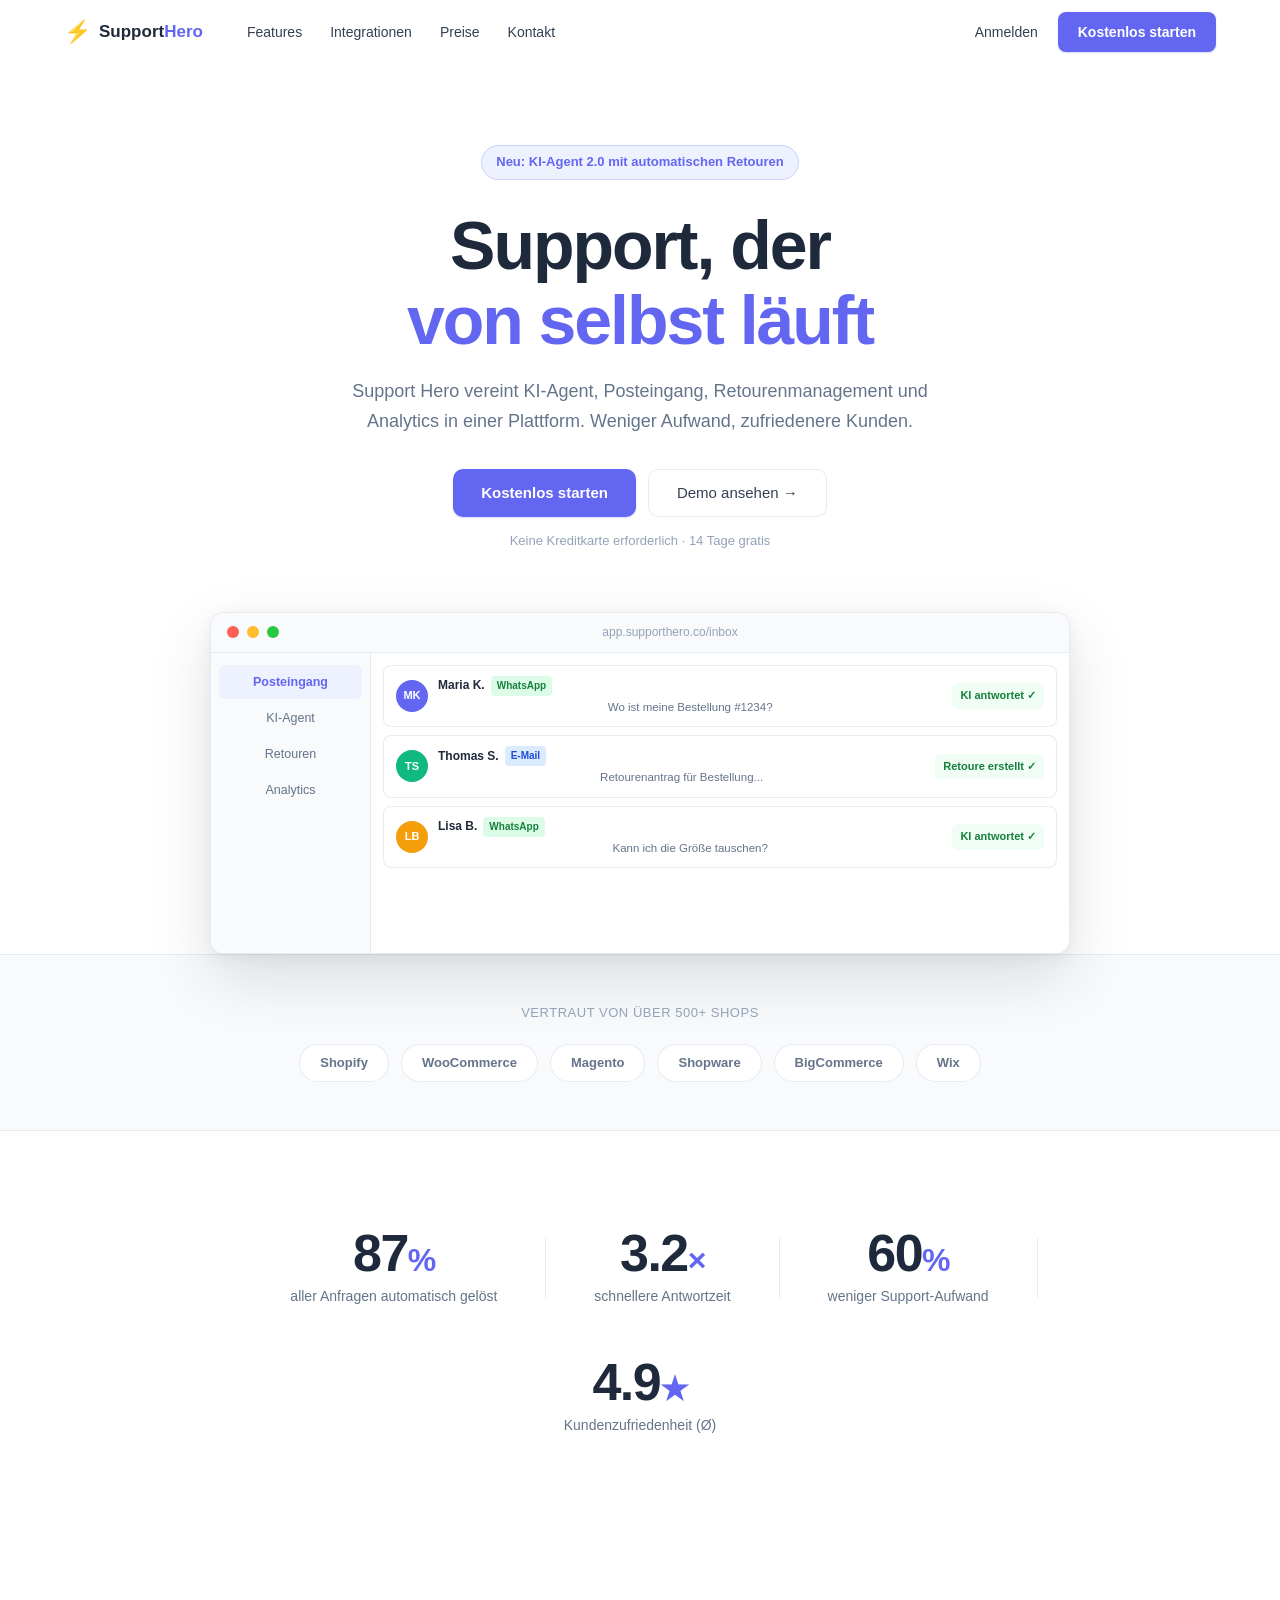
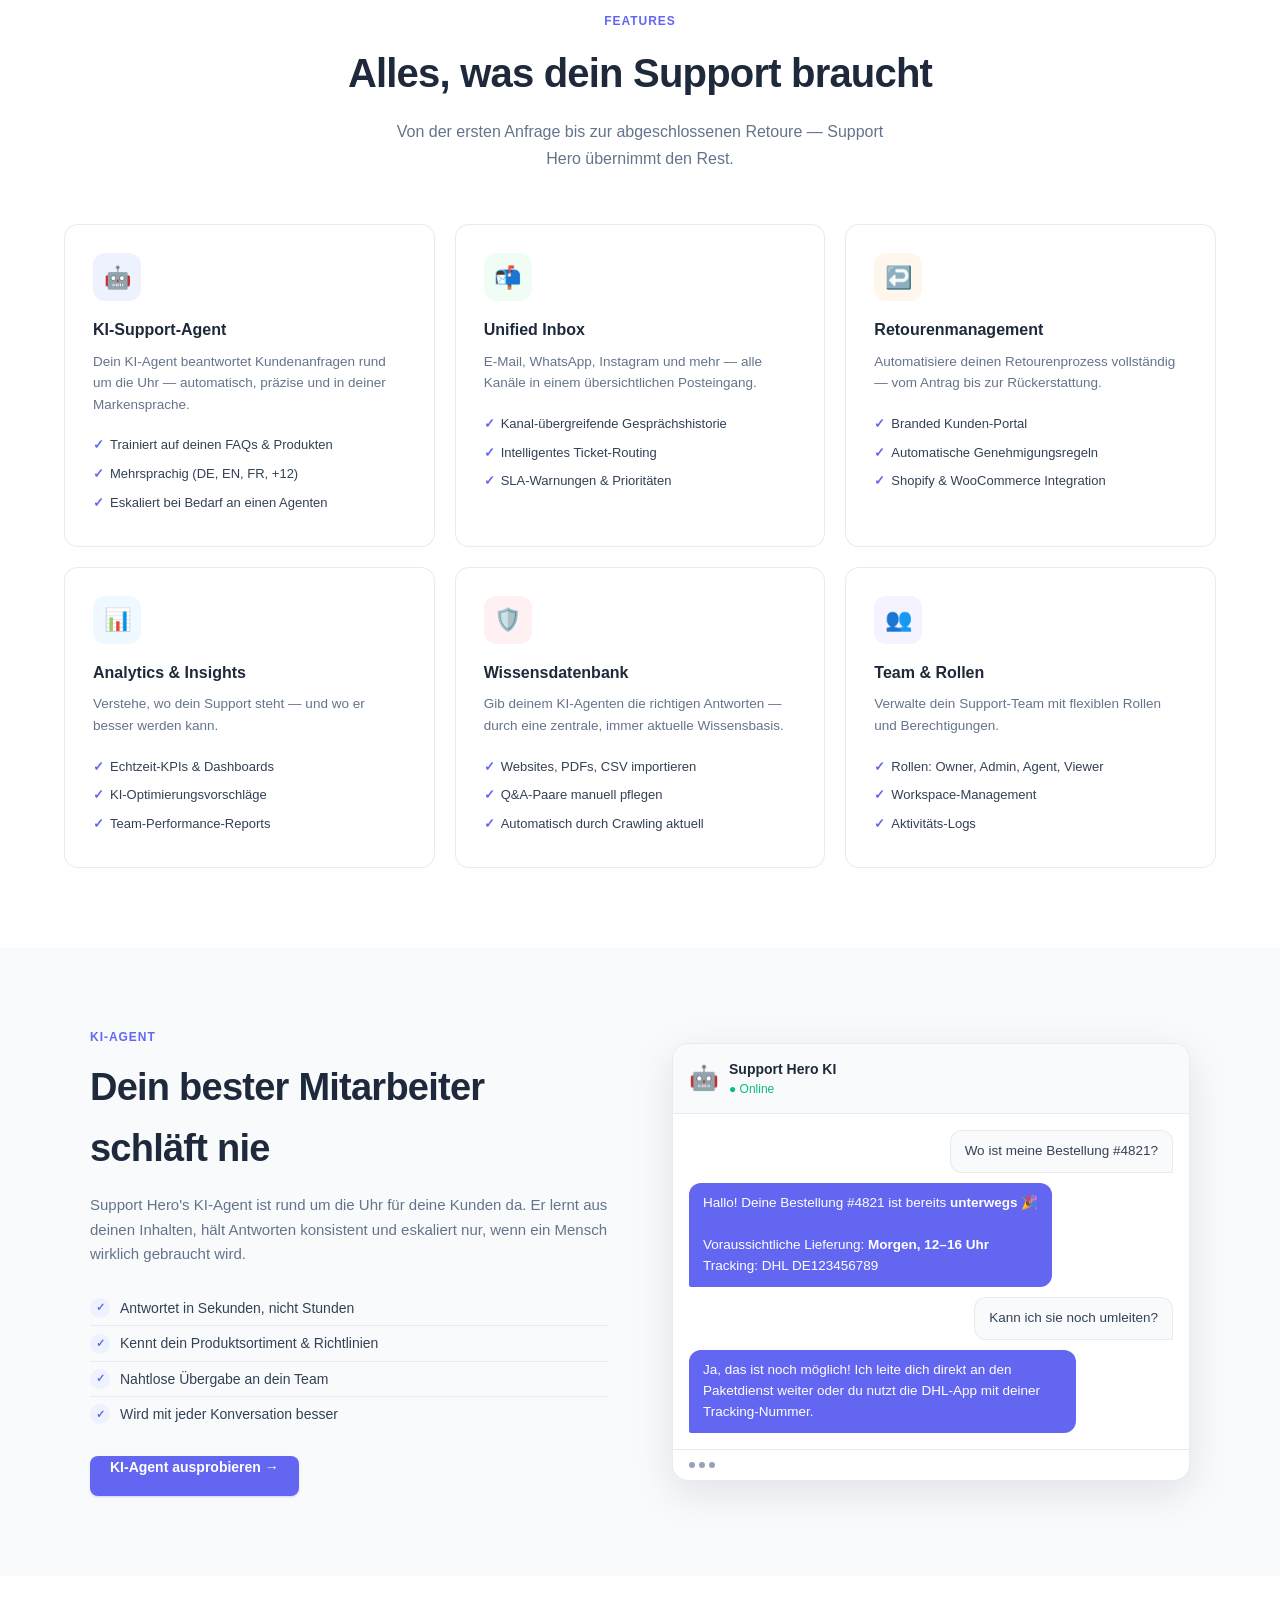
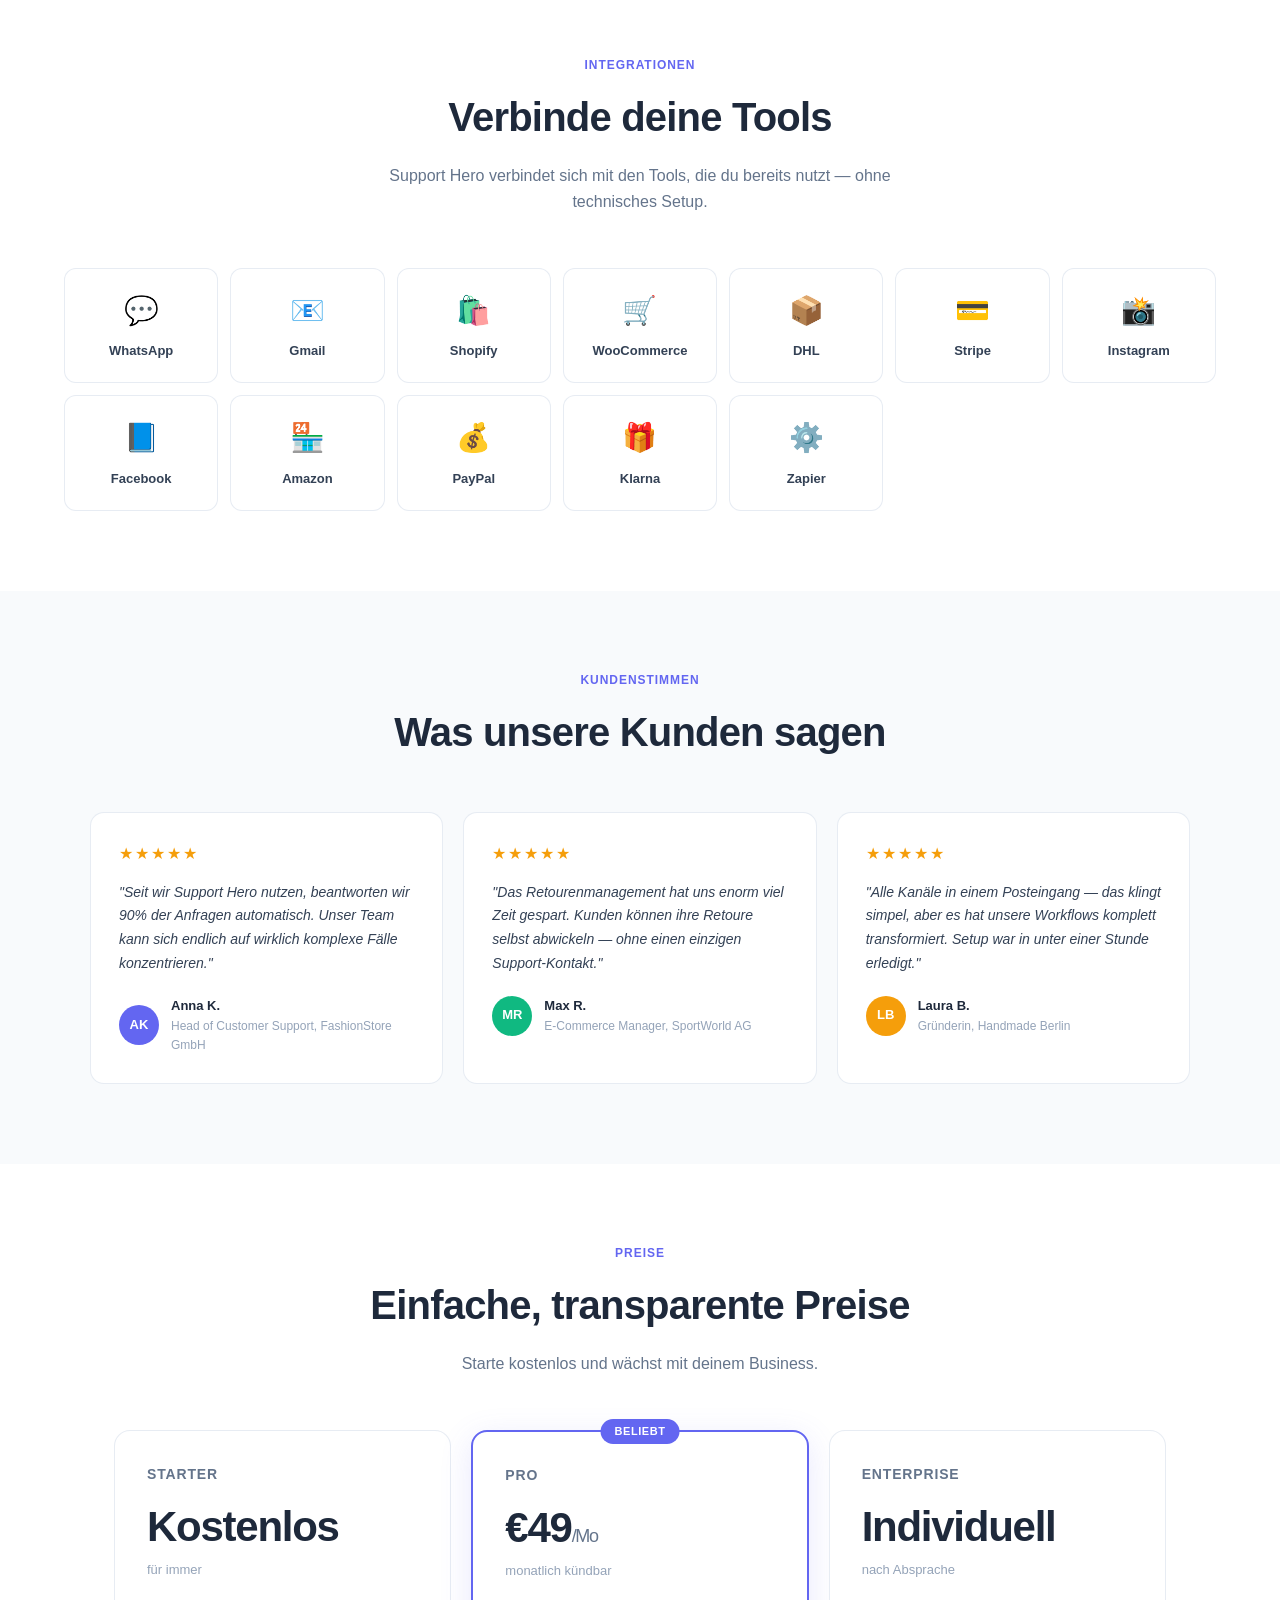
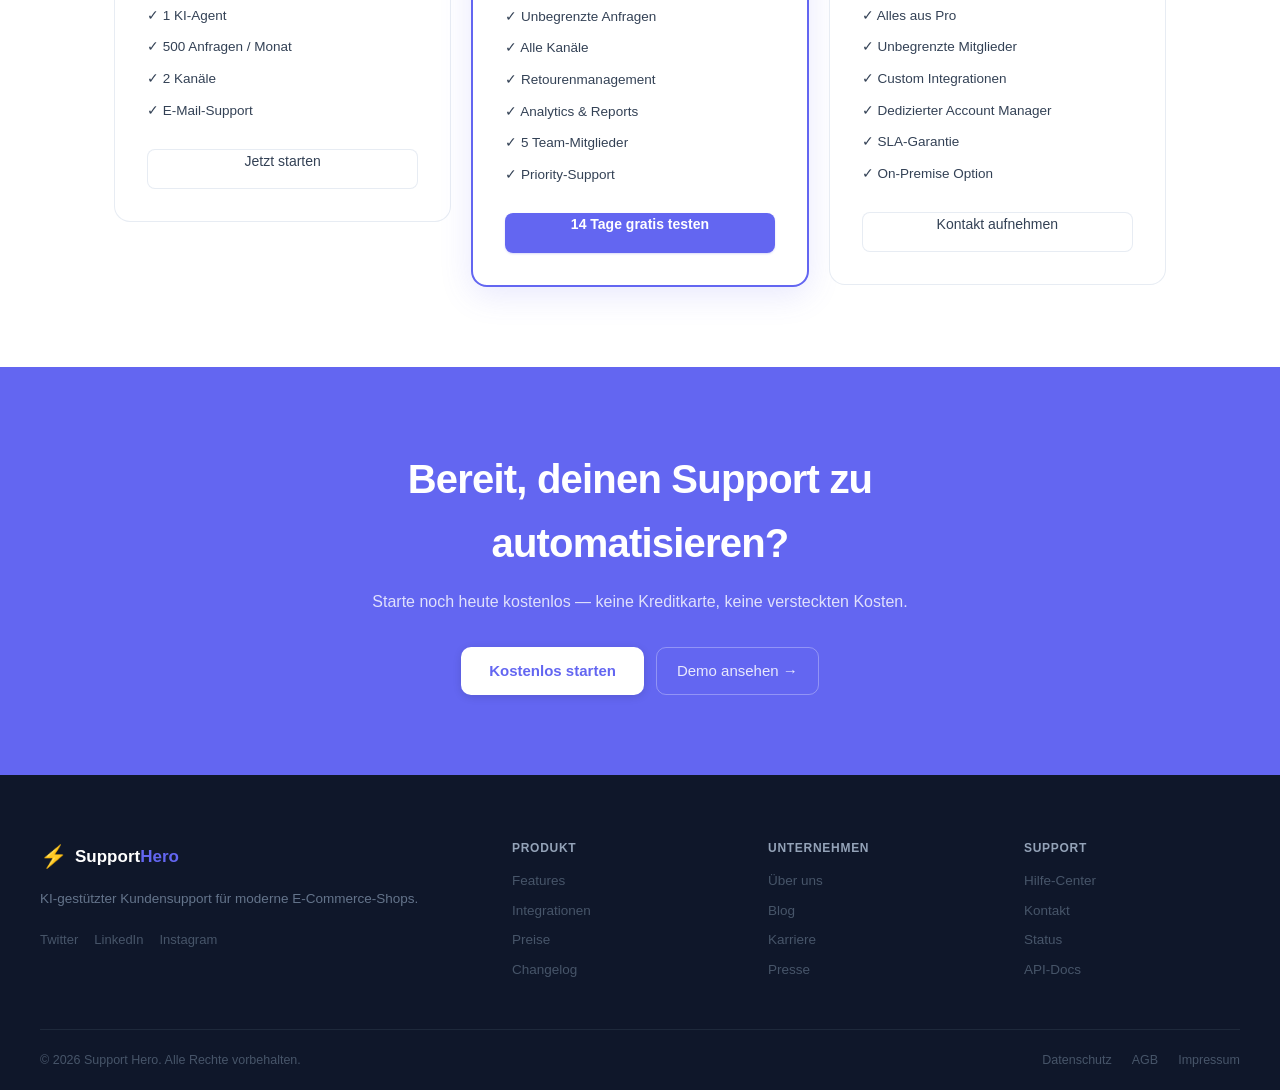
==== index.html @ 344cf223 "Initial commit: SupportHero marketing website" ====
<!DOCTYPE html>
<html lang="de">
<head>
  <meta charset="UTF-8" />
  <meta name="viewport" content="width=device-width, initial-scale=1.0" />
  <title>Support Hero — KI-gestützter Kundensupport</title>
  <meta name="description" content="Support Hero vereint KI-Agent, Posteingang, Retouren und Analytics in einer Plattform. Automatisiere deinen Support und begeistere deine Kunden." />
  <link rel="stylesheet" href="styles.css" />
</head>
<body>

  <!-- NAV -->
  <header class="nav-wrap">
    <nav class="nav">
      <a href="#" class="logo">
        <span class="logo-icon">⚡</span>
        <span class="logo-text">Support<strong>Hero</strong></span>
      </a>
      <ul class="nav-links">
        <li><a href="#features">Features</a></li>
        <li><a href="#integrationen">Integrationen</a></li>
        <li><a href="#preise">Preise</a></li>
        <li><a href="#kontakt">Kontakt</a></li>
      </ul>
      <div class="nav-actions">
        <a href="#" class="btn-ghost">Anmelden</a>
        <a href="#" class="btn-primary">Kostenlos starten</a>
      </div>
      <button class="hamburger" onclick="toggleMenu()" aria-label="Menü">
        <span></span><span></span><span></span>
      </button>
    </nav>
    <div class="mobile-menu" id="mobileMenu">
      <a href="#features">Features</a>
      <a href="#integrationen">Integrationen</a>
      <a href="#preise">Preise</a>
      <a href="#kontakt">Kontakt</a>
      <a href="#" class="btn-primary" style="text-align:center;margin-top:8px">Kostenlos starten</a>
    </div>
  </header>

  <!-- HERO -->
  <section class="hero">
    <div class="hero-badge">Neu: KI-Agent 2.0 mit automatischen Retouren</div>
    <h1 class="hero-headline">
      Support, der<br/>
      <span class="accent">von selbst läuft</span>
    </h1>
    <p class="hero-sub">
      Support Hero vereint KI-Agent, Posteingang, Retourenmanagement und Analytics in einer Plattform. Weniger Aufwand, zufriedenere Kunden.
    </p>
    <div class="hero-ctas">
      <a href="#" class="btn-primary btn-lg">Kostenlos starten</a>
      <a href="#" class="btn-outline btn-lg">Demo ansehen →</a>
    </div>
    <p class="hero-hint">Keine Kreditkarte erforderlich · 14 Tage gratis</p>
    <div class="hero-visual">
      <div class="browser-mock">
        <div class="browser-bar">
          <span class="dot red"></span>
          <span class="dot yellow"></span>
          <span class="dot green"></span>
          <span class="browser-url">app.supporthero.co/inbox</span>
        </div>
        <div class="browser-content">
          <div class="mock-sidebar">
            <div class="mock-nav-item active">Posteingang</div>
            <div class="mock-nav-item">KI-Agent</div>
            <div class="mock-nav-item">Retouren</div>
            <div class="mock-nav-item">Analytics</div>
          </div>
          <div class="mock-inbox">
            <div class="mock-ticket">
              <div class="mock-avatar" style="background:#6366F1">MK</div>
              <div class="mock-ticket-body">
                <div class="mock-ticket-name">Maria K. <span class="mock-badge">WhatsApp</span></div>
                <div class="mock-ticket-text">Wo ist meine Bestellung #1234?</div>
              </div>
              <div class="mock-ai-badge">KI antwortet ✓</div>
            </div>
            <div class="mock-ticket">
              <div class="mock-avatar" style="background:#10B981">TS</div>
              <div class="mock-ticket-body">
                <div class="mock-ticket-name">Thomas S. <span class="mock-badge email">E-Mail</span></div>
                <div class="mock-ticket-text">Retourenantrag für Bestellung...</div>
              </div>
              <div class="mock-ai-badge">Retoure erstellt ✓</div>
            </div>
            <div class="mock-ticket">
              <div class="mock-avatar" style="background:#F59E0B">LB</div>
              <div class="mock-ticket-body">
                <div class="mock-ticket-name">Lisa B. <span class="mock-badge">WhatsApp</span></div>
                <div class="mock-ticket-text">Kann ich die Größe tauschen?</div>
              </div>
              <div class="mock-ai-badge">KI antwortet ✓</div>
            </div>
          </div>
        </div>
      </div>
    </div>
  </section>

  <!-- LOGOS / SOCIAL PROOF -->
  <section class="logos-strip">
    <p class="logos-label">Vertraut von über 500+ Shops</p>
    <div class="logos-row">
      <div class="logo-pill">Shopify</div>
      <div class="logo-pill">WooCommerce</div>
      <div class="logo-pill">Magento</div>
      <div class="logo-pill">Shopware</div>
      <div class="logo-pill">BigCommerce</div>
      <div class="logo-pill">Wix</div>
    </div>
  </section>

  <!-- STATS -->
  <section class="stats">
    <div class="stats-inner">
      <div class="stat">
        <div class="stat-number">87<span class="stat-unit">%</span></div>
        <div class="stat-label">aller Anfragen automatisch gelöst</div>
      </div>
      <div class="stat-divider"></div>
      <div class="stat">
        <div class="stat-number">3.2<span class="stat-unit">×</span></div>
        <div class="stat-label">schnellere Antwortzeit</div>
      </div>
      <div class="stat-divider"></div>
      <div class="stat">
        <div class="stat-number">60<span class="stat-unit">%</span></div>
        <div class="stat-label">weniger Support-Aufwand</div>
      </div>
      <div class="stat-divider"></div>
      <div class="stat">
        <div class="stat-number">4.9<span class="stat-unit">★</span></div>
        <div class="stat-label">Kundenzufriedenheit (Ø)</div>
      </div>
    </div>
  </section>

  <!-- FEATURES -->
  <section class="features" id="features">
    <div class="section-header">
      <div class="eyebrow">Features</div>
      <h2>Alles, was dein Support braucht</h2>
      <p>Von der ersten Anfrage bis zur abgeschlossenen Retoure — Support Hero übernimmt den Rest.</p>
    </div>

    <div class="features-grid">
      <div class="feature-card">
        <div class="feature-icon" style="background:#EEF2FF;color:#6366F1">🤖</div>
        <h3>KI-Support-Agent</h3>
        <p>Dein KI-Agent beantwortet Kundenanfragen rund um die Uhr — automatisch, präzise und in deiner Markensprache.</p>
        <ul class="feature-list">
          <li>Trainiert auf deinen FAQs & Produkten</li>
          <li>Mehrsprachig (DE, EN, FR, +12)</li>
          <li>Eskaliert bei Bedarf an einen Agenten</li>
        </ul>
      </div>
      <div class="feature-card">
        <div class="feature-icon" style="background:#F0FDF4;color:#10B981">📬</div>
        <h3>Unified Inbox</h3>
        <p>E-Mail, WhatsApp, Instagram und mehr — alle Kanäle in einem übersichtlichen Posteingang.</p>
        <ul class="feature-list">
          <li>Kanal-übergreifende Gesprächshistorie</li>
          <li>Intelligentes Ticket-Routing</li>
          <li>SLA-Warnungen & Prioritäten</li>
        </ul>
      </div>
      <div class="feature-card">
        <div class="feature-icon" style="background:#FFF7ED;color:#F59E0B">↩️</div>
        <h3>Retourenmanagement</h3>
        <p>Automatisiere deinen Retourenprozess vollständig — vom Antrag bis zur Rückerstattung.</p>
        <ul class="feature-list">
          <li>Branded Kunden-Portal</li>
          <li>Automatische Genehmigungsregeln</li>
          <li>Shopify & WooCommerce Integration</li>
        </ul>
      </div>
      <div class="feature-card">
        <div class="feature-icon" style="background:#F0F9FF;color:#0369A1">📊</div>
        <h3>Analytics & Insights</h3>
        <p>Verstehe, wo dein Support steht — und wo er besser werden kann.</p>
        <ul class="feature-list">
          <li>Echtzeit-KPIs & Dashboards</li>
          <li>KI-Optimierungsvorschläge</li>
          <li>Team-Performance-Reports</li>
        </ul>
      </div>
      <div class="feature-card">
        <div class="feature-icon" style="background:#FFF1F2;color:#E11D48">🛡️</div>
        <h3>Wissensdatenbank</h3>
        <p>Gib deinem KI-Agenten die richtigen Antworten — durch eine zentrale, immer aktuelle Wissensbasis.</p>
        <ul class="feature-list">
          <li>Websites, PDFs, CSV importieren</li>
          <li>Q&A-Paare manuell pflegen</li>
          <li>Automatisch durch Crawling aktuell</li>
        </ul>
      </div>
      <div class="feature-card">
        <div class="feature-icon" style="background:#F5F3FF;color:#7C3AED">👥</div>
        <h3>Team & Rollen</h3>
        <p>Verwalte dein Support-Team mit flexiblen Rollen und Berechtigungen.</p>
        <ul class="feature-list">
          <li>Rollen: Owner, Admin, Agent, Viewer</li>
          <li>Workspace-Management</li>
          <li>Aktivitäts-Logs</li>
        </ul>
      </div>
    </div>
  </section>

  <!-- FEATURE HIGHLIGHT 1 -->
  <section class="highlight">
    <div class="highlight-inner">
      <div class="highlight-text">
        <div class="eyebrow">KI-Agent</div>
        <h2>Dein bester Mitarbeiter schläft nie</h2>
        <p>Support Hero's KI-Agent ist rund um die Uhr für deine Kunden da. Er lernt aus deinen Inhalten, hält Antworten konsistent und eskaliert nur, wenn ein Mensch wirklich gebraucht wird.</p>
        <ul class="check-list">
          <li>Antwortet in Sekunden, nicht Stunden</li>
          <li>Kennt dein Produktsortiment & Richtlinien</li>
          <li>Nahtlose Übergabe an dein Team</li>
          <li>Wird mit jeder Konversation besser</li>
        </ul>
        <a href="#" class="btn-primary" style="margin-top:24px;display:inline-block">KI-Agent ausprobieren →</a>
      </div>
      <div class="highlight-visual">
        <div class="chat-mock">
          <div class="chat-header">
            <div class="chat-avatar">🤖</div>
            <div>
              <div class="chat-name">Support Hero KI</div>
              <div class="chat-status">● Online</div>
            </div>
          </div>
          <div class="chat-messages">
            <div class="chat-bubble user">Wo ist meine Bestellung #4821?</div>
            <div class="chat-bubble bot">Hallo! Deine Bestellung #4821 ist bereits <strong>unterwegs</strong> 🎉<br/><br/>Voraussichtliche Lieferung: <strong>Morgen, 12–16 Uhr</strong><br/>Tracking: DHL DE123456789</div>
            <div class="chat-bubble user">Kann ich sie noch umleiten?</div>
            <div class="chat-bubble bot">Ja, das ist noch möglich! Ich leite dich direkt an den Paketdienst weiter oder du nutzt die DHL-App mit deiner Tracking-Nummer.</div>
          </div>
          <div class="chat-typing">
            <span></span><span></span><span></span>
          </div>
        </div>
      </div>
    </div>
  </section>

  <!-- INTEGRATIONS -->
  <section class="integrations" id="integrationen">
    <div class="section-header">
      <div class="eyebrow">Integrationen</div>
      <h2>Verbinde deine Tools</h2>
      <p>Support Hero verbindet sich mit den Tools, die du bereits nutzt — ohne technisches Setup.</p>
    </div>
    <div class="integrations-grid">
      <div class="integration-card"><div class="int-icon">💬</div><div class="int-name">WhatsApp</div></div>
      <div class="integration-card"><div class="int-icon">📧</div><div class="int-name">Gmail</div></div>
      <div class="integration-card"><div class="int-icon">🛍️</div><div class="int-name">Shopify</div></div>
      <div class="integration-card"><div class="int-icon">🛒</div><div class="int-name">WooCommerce</div></div>
      <div class="integration-card"><div class="int-icon">📦</div><div class="int-name">DHL</div></div>
      <div class="integration-card"><div class="int-icon">💳</div><div class="int-name">Stripe</div></div>
      <div class="integration-card"><div class="int-icon">📸</div><div class="int-name">Instagram</div></div>
      <div class="integration-card"><div class="int-icon">📘</div><div class="int-name">Facebook</div></div>
      <div class="integration-card"><div class="int-icon">🏪</div><div class="int-name">Amazon</div></div>
      <div class="integration-card"><div class="int-icon">💰</div><div class="int-name">PayPal</div></div>
      <div class="integration-card"><div class="int-icon">🎁</div><div class="int-name">Klarna</div></div>
      <div class="integration-card"><div class="int-icon">⚙️</div><div class="int-name">Zapier</div></div>
    </div>
  </section>

  <!-- TESTIMONIALS -->
  <section class="testimonials">
    <div class="section-header">
      <div class="eyebrow">Kundenstimmen</div>
      <h2>Was unsere Kunden sagen</h2>
    </div>
    <div class="testimonials-grid">
      <div class="testimonial-card">
        <div class="stars">★★★★★</div>
        <p>"Seit wir Support Hero nutzen, beantworten wir 90% der Anfragen automatisch. Unser Team kann sich endlich auf wirklich komplexe Fälle konzentrieren."</p>
        <div class="testimonial-author">
          <div class="t-avatar" style="background:#6366F1">AK</div>
          <div>
            <div class="t-name">Anna K.</div>
            <div class="t-role">Head of Customer Support, FashionStore GmbH</div>
          </div>
        </div>
      </div>
      <div class="testimonial-card">
        <div class="stars">★★★★★</div>
        <p>"Das Retourenmanagement hat uns enorm viel Zeit gespart. Kunden können ihre Retoure selbst abwickeln — ohne einen einzigen Support-Kontakt."</p>
        <div class="testimonial-author">
          <div class="t-avatar" style="background:#10B981">MR</div>
          <div>
            <div class="t-name">Max R.</div>
            <div class="t-role">E-Commerce Manager, SportWorld AG</div>
          </div>
        </div>
      </div>
      <div class="testimonial-card">
        <div class="stars">★★★★★</div>
        <p>"Alle Kanäle in einem Posteingang — das klingt simpel, aber es hat unsere Workflows komplett transformiert. Setup war in unter einer Stunde erledigt."</p>
        <div class="testimonial-author">
          <div class="t-avatar" style="background:#F59E0B">LB</div>
          <div>
            <div class="t-name">Laura B.</div>
            <div class="t-role">Gründerin, Handmade Berlin</div>
          </div>
        </div>
      </div>
    </div>
  </section>

  <!-- PRICING -->
  <section class="pricing" id="preise">
    <div class="section-header">
      <div class="eyebrow">Preise</div>
      <h2>Einfache, transparente Preise</h2>
      <p>Starte kostenlos und wächst mit deinem Business.</p>
    </div>
    <div class="pricing-grid">
      <div class="pricing-card">
        <div class="plan-name">Starter</div>
        <div class="plan-price">Kostenlos</div>
        <div class="plan-period">für immer</div>
        <ul class="plan-features">
          <li>✓ 1 KI-Agent</li>
          <li>✓ 500 Anfragen / Monat</li>
          <li>✓ 2 Kanäle</li>
          <li>✓ E-Mail-Support</li>
        </ul>
        <a href="#" class="btn-outline" style="width:100%;text-align:center;display:block">Jetzt starten</a>
      </div>
      <div class="pricing-card featured">
        <div class="plan-badge">Beliebt</div>
        <div class="plan-name">Pro</div>
        <div class="plan-price">€49<span>/Mo</span></div>
        <div class="plan-period">monatlich kündbar</div>
        <ul class="plan-features">
          <li>✓ Unbegrenzte Anfragen</li>
          <li>✓ Alle Kanäle</li>
          <li>✓ Retourenmanagement</li>
          <li>✓ Analytics & Reports</li>
          <li>✓ 5 Team-Mitglieder</li>
          <li>✓ Priority-Support</li>
        </ul>
        <a href="#" class="btn-primary" style="width:100%;text-align:center;display:block">14 Tage gratis testen</a>
      </div>
      <div class="pricing-card">
        <div class="plan-name">Enterprise</div>
        <div class="plan-price">Individuell</div>
        <div class="plan-period">nach Absprache</div>
        <ul class="plan-features">
          <li>✓ Alles aus Pro</li>
          <li>✓ Unbegrenzte Mitglieder</li>
          <li>✓ Custom Integrationen</li>
          <li>✓ Dedizierter Account Manager</li>
          <li>✓ SLA-Garantie</li>
          <li>✓ On-Premise Option</li>
        </ul>
        <a href="#" class="btn-outline" style="width:100%;text-align:center;display:block">Kontakt aufnehmen</a>
      </div>
    </div>
  </section>

  <!-- CTA BANNER -->
  <section class="cta-banner">
    <div class="cta-inner">
      <h2>Bereit, deinen Support zu automatisieren?</h2>
      <p>Starte noch heute kostenlos — keine Kreditkarte, keine versteckten Kosten.</p>
      <div class="cta-btns">
        <a href="#" class="btn-white">Kostenlos starten</a>
        <a href="#" class="btn-ghost-white">Demo ansehen →</a>
      </div>
    </div>
  </section>

  <!-- FOOTER -->
  <footer class="footer" id="kontakt">
    <div class="footer-inner">
      <div class="footer-brand">
        <a href="#" class="logo" style="color:#fff">
          <span class="logo-icon">⚡</span>
          <span class="logo-text">Support<strong>Hero</strong></span>
        </a>
        <p>KI-gestützter Kundensupport für moderne E-Commerce-Shops.</p>
        <div class="footer-socials">
          <a href="#">Twitter</a>
          <a href="#">LinkedIn</a>
          <a href="#">Instagram</a>
        </div>
      </div>
      <div class="footer-col">
        <div class="footer-col-title">Produkt</div>
        <a href="#">Features</a>
        <a href="#">Integrationen</a>
        <a href="#">Preise</a>
        <a href="#">Changelog</a>
      </div>
      <div class="footer-col">
        <div class="footer-col-title">Unternehmen</div>
        <a href="#">Über uns</a>
        <a href="#">Blog</a>
        <a href="#">Karriere</a>
        <a href="#">Presse</a>
      </div>
      <div class="footer-col">
        <div class="footer-col-title">Support</div>
        <a href="#">Hilfe-Center</a>
        <a href="#">Kontakt</a>
        <a href="#">Status</a>
        <a href="#">API-Docs</a>
      </div>
    </div>
    <div class="footer-bottom">
      <span>© 2026 Support Hero. Alle Rechte vorbehalten.</span>
      <div class="footer-legal">
        <a href="#">Datenschutz</a>
        <a href="#">AGB</a>
        <a href="#">Impressum</a>
      </div>
    </div>
  </footer>

  <script>
    function toggleMenu() {
      const m = document.getElementById('mobileMenu');
      m.classList.toggle('open');
    }
    // Smooth scroll
    document.querySelectorAll('a[href^="#"]').forEach(a => {
      a.addEventListener('click', e => {
        const target = document.querySelector(a.getAttribute('href'));
        if (target) { e.preventDefault(); target.scrollIntoView({ behavior: 'smooth' }); }
      });
    });
    // Nav scroll shadow
    window.addEventListener('scroll', () => {
      document.querySelector('.nav-wrap').classList.toggle('scrolled', window.scrollY > 10);
    });
  </script>
</body>
</html>
---- styles.css ----
/* ===== RESET & BASE ===== */
*, *::before, *::after { box-sizing: border-box; margin: 0; padding: 0; }
html { scroll-behavior: smooth; }
body {
  font-family: -apple-system, BlinkMacSystemFont, 'Segoe UI', Roboto, sans-serif;
  color: #1E293B;
  background: #fff;
  line-height: 1.6;
  -webkit-font-smoothing: antialiased;
}
a { text-decoration: none; color: inherit; }
ul { list-style: none; }
img { max-width: 100%; }

/* ===== TOKENS ===== */
:root {
  --accent: #6366F1;
  --accent-dark: #4F46E5;
  --accent-soft: #EEF2FF;
  --text: #1E293B;
  --text-body: #334155;
  --text-muted: #64748B;
  --text-faint: #94A3B8;
  --line: rgba(226,232,240,0.8);
  --surface: #fff;
  --soft: #F8FAFC;
  --canvas: #FAFBFC;
}

/* ===== BUTTONS ===== */
.btn-primary {
  display: inline-flex; align-items: center; justify-content: center;
  background: var(--accent); color: #fff;
  padding: 0 20px; height: 40px; border-radius: 8px;
  font-size: 14px; font-weight: 600;
  box-shadow: 0 1px 2px rgba(99,102,241,0.25);
  transition: background 120ms;
  border: none; cursor: pointer;
}
.btn-primary:hover { background: var(--accent-dark); }
.btn-primary.btn-lg { height: 48px; padding: 0 28px; font-size: 15px; border-radius: 10px; }

.btn-outline {
  display: inline-flex; align-items: center; justify-content: center;
  background: #fff; color: var(--text-body);
  padding: 0 20px; height: 40px; border-radius: 8px;
  font-size: 14px; font-weight: 500;
  border: 1px solid var(--line);
  transition: background 120ms, border-color 120ms;
  cursor: pointer;
}
.btn-outline:hover { background: var(--soft); }
.btn-outline.btn-lg { height: 48px; padding: 0 28px; font-size: 15px; border-radius: 10px; }

.btn-ghost {
  display: inline-flex; align-items: center;
  color: var(--text-body); font-size: 14px; font-weight: 500;
  padding: 0 12px; height: 36px; border-radius: 7px;
  transition: background 120ms, color 120ms;
}
.btn-ghost:hover { background: var(--soft); color: var(--text); }

.btn-white {
  display: inline-flex; align-items: center; justify-content: center;
  background: #fff; color: var(--accent);
  padding: 0 28px; height: 48px; border-radius: 10px;
  font-size: 15px; font-weight: 600;
  box-shadow: 0 2px 8px rgba(0,0,0,0.12);
  transition: box-shadow 120ms;
  cursor: pointer;
}
.btn-white:hover { box-shadow: 0 4px 16px rgba(0,0,0,0.16); }

.btn-ghost-white {
  display: inline-flex; align-items: center; justify-content: center;
  color: rgba(255,255,255,0.85); font-size: 15px; font-weight: 500;
  padding: 0 20px; height: 48px; border-radius: 10px;
  border: 1px solid rgba(255,255,255,0.3);
  transition: background 120ms, color 120ms;
  cursor: pointer;
}
.btn-ghost-white:hover { background: rgba(255,255,255,0.1); color: #fff; }

/* ===== NAV ===== */
.nav-wrap {
  position: sticky; top: 0; z-index: 100;
  background: rgba(255,255,255,0.95);
  backdrop-filter: blur(12px);
  border-bottom: 1px solid transparent;
  transition: border-color 200ms, box-shadow 200ms;
}
.nav-wrap.scrolled {
  border-color: var(--line);
  box-shadow: 0 1px 8px rgba(15,23,42,0.06);
}
.nav {
  max-width: 1200px; margin: 0 auto;
  display: flex; align-items: center; gap: 32px;
  padding: 0 24px; height: 64px;
}
.logo {
  display: flex; align-items: center; gap: 8px;
  font-size: 17px; font-weight: 700; color: var(--text);
  flex-shrink: 0;
}
.logo-icon { font-size: 22px; }
.logo-text strong { color: var(--accent); }
.nav-links {
  display: flex; gap: 4px; flex: 1;
}
.nav-links a {
  color: var(--text-body); font-size: 14px; font-weight: 500;
  padding: 6px 12px; border-radius: 7px;
  transition: background 120ms, color 120ms;
}
.nav-links a:hover { background: var(--soft); color: var(--text); }
.nav-actions { display: flex; align-items: center; gap: 8px; }
.hamburger {
  display: none; flex-direction: column; gap: 5px;
  background: none; border: none; cursor: pointer; padding: 4px;
}
.hamburger span { display: block; width: 22px; height: 2px; background: var(--text); border-radius: 2px; }
.mobile-menu {
  display: none; flex-direction: column; gap: 4px;
  padding: 12px 24px 16px; border-top: 1px solid var(--line);
}
.mobile-menu.open { display: flex; }
.mobile-menu a { font-size: 15px; font-weight: 500; color: var(--text-body); padding: 8px 0; }

/* ===== HERO ===== */
.hero {
  padding: 80px 24px 0;
  max-width: 1200px; margin: 0 auto;
  text-align: center;
  display: flex; flex-direction: column; align-items: center;
}
.hero-badge {
  display: inline-flex; align-items: center;
  background: var(--accent-soft); color: var(--accent);
  font-size: 13px; font-weight: 600;
  padding: 6px 14px; border-radius: 99px;
  border: 1px solid #C7D2FE;
  margin-bottom: 28px;
}
.hero-headline {
  font-size: clamp(40px, 6vw, 68px);
  font-weight: 800; line-height: 1.1;
  letter-spacing: -0.03em;
  color: var(--text);
  margin-bottom: 20px;
}
.accent { color: var(--accent); }
.hero-sub {
  font-size: 18px; color: var(--text-muted);
  max-width: 580px; line-height: 1.65;
  margin-bottom: 32px;
}
.hero-ctas { display: flex; gap: 12px; justify-content: center; flex-wrap: wrap; margin-bottom: 14px; }
.hero-hint { font-size: 13px; color: var(--text-faint); margin-bottom: 60px; }

/* Browser Mockup */
.hero-visual { width: 100%; max-width: 860px; }
.browser-mock {
  background: #fff;
  border: 1px solid var(--line);
  border-radius: 14px;
  box-shadow: 0 24px 64px rgba(15,23,42,0.12), 0 4px 16px rgba(15,23,42,0.06);
  overflow: hidden;
}
.browser-bar {
  display: flex; align-items: center; gap: 8px;
  padding: 10px 16px;
  background: var(--soft);
  border-bottom: 1px solid var(--line);
}
.dot { width: 12px; height: 12px; border-radius: 50%; }
.dot.red { background: #FF5F57; }
.dot.yellow { background: #FEBC2E; }
.dot.green { background: #28C840; }
.browser-url {
  flex: 1; text-align: center;
  font-size: 12px; color: var(--text-faint);
}
.browser-content {
  display: flex; height: 300px;
}
.mock-sidebar {
  width: 160px; border-right: 1px solid var(--line);
  padding: 12px 8px; display: flex; flex-direction: column; gap: 2px;
  background: var(--soft);
}
.mock-nav-item {
  padding: 7px 10px; border-radius: 6px;
  font-size: 12.5px; color: var(--text-muted); cursor: default;
}
.mock-nav-item.active {
  background: #EEF2FF; color: var(--accent); font-weight: 600;
}
.mock-inbox { flex: 1; padding: 12px; display: flex; flex-direction: column; gap: 8px; }
.mock-ticket {
  display: flex; align-items: center; gap: 10px;
  padding: 10px 12px; border-radius: 8px;
  border: 1px solid var(--line);
  background: #fff;
}
.mock-avatar {
  width: 32px; height: 32px; border-radius: 50%;
  display: flex; align-items: center; justify-content: center;
  font-size: 11px; font-weight: 700; color: #fff; flex-shrink: 0;
}
.mock-ticket-body { flex: 1; }
.mock-ticket-name { font-size: 12px; font-weight: 600; color: var(--text); display: flex; align-items: center; gap: 6px; }
.mock-ticket-text { font-size: 11.5px; color: var(--text-muted); margin-top: 2px; }
.mock-badge {
  font-size: 10px; font-weight: 600; padding: 2px 6px; border-radius: 4px;
  background: #DCFCE7; color: #15803D;
}
.mock-badge.email { background: #DBEAFE; color: #1D4ED8; }
.mock-ai-badge {
  font-size: 11px; font-weight: 600; color: #15803D;
  background: #F0FDF4; padding: 4px 8px; border-radius: 6px;
  white-space: nowrap; flex-shrink: 0;
}

/* ===== LOGOS STRIP ===== */
.logos-strip {
  padding: 48px 24px;
  text-align: center;
  border-top: 1px solid var(--line);
  border-bottom: 1px solid var(--line);
  background: var(--soft);
}
.logos-label {
  font-size: 13px; color: var(--text-faint); font-weight: 500;
  letter-spacing: 0.04em; text-transform: uppercase; margin-bottom: 20px;
}
.logos-row {
  display: flex; flex-wrap: wrap; justify-content: center; gap: 12px;
}
.logo-pill {
  padding: 8px 20px; border-radius: 99px;
  border: 1px solid var(--line); background: #fff;
  font-size: 13px; font-weight: 600; color: var(--text-muted);
}

/* ===== STATS ===== */
.stats { padding: 72px 24px; }
.stats-inner {
  max-width: 900px; margin: 0 auto;
  display: flex; align-items: center; justify-content: center;
  gap: 0; flex-wrap: wrap;
}
.stat { text-align: center; padding: 24px 48px; }
.stat-number {
  font-size: 52px; font-weight: 800; color: var(--text);
  letter-spacing: -0.03em; line-height: 1;
  font-variant-numeric: tabular-nums;
}
.stat-unit { font-size: 32px; font-weight: 700; color: var(--accent); }
.stat-label { font-size: 14px; color: var(--text-muted); margin-top: 6px; }
.stat-divider { width: 1px; height: 60px; background: var(--line); }

/* ===== SECTION HEADER ===== */
.section-header { text-align: center; margin-bottom: 52px; }
.eyebrow {
  font-size: 12px; font-weight: 700; letter-spacing: 0.08em;
  text-transform: uppercase; color: var(--accent);
  margin-bottom: 10px;
}
.section-header h2 {
  font-size: clamp(28px, 4vw, 40px); font-weight: 800;
  letter-spacing: -0.02em; color: var(--text);
  margin-bottom: 14px;
}
.section-header p {
  font-size: 16px; color: var(--text-muted);
  max-width: 520px; margin: 0 auto; line-height: 1.65;
}

/* ===== FEATURES ===== */
.features {
  padding: 80px 24px;
  max-width: 1200px; margin: 0 auto;
}
.features-grid {
  display: grid;
  grid-template-columns: repeat(auto-fit, minmax(320px, 1fr));
  gap: 20px;
}
.feature-card {
  background: #fff; border: 1px solid var(--line);
  border-radius: 14px; padding: 28px;
  transition: box-shadow 200ms;
}
.feature-card:hover { box-shadow: 0 8px 24px rgba(15,23,42,0.08); }
.feature-icon {
  width: 48px; height: 48px; border-radius: 12px;
  display: flex; align-items: center; justify-content: center;
  font-size: 22px; margin-bottom: 16px;
}
.feature-card h3 { font-size: 16px; font-weight: 700; margin-bottom: 8px; color: var(--text); }
.feature-card > p { font-size: 13.5px; color: var(--text-muted); line-height: 1.6; margin-bottom: 16px; }
.feature-list li {
  font-size: 13px; color: var(--text-body);
  padding: 4px 0; display: flex; align-items: center; gap: 6px;
}
.feature-list li::before { content: '✓'; color: var(--accent); font-weight: 700; }

/* ===== HIGHLIGHT ===== */
.highlight { padding: 80px 24px; background: var(--soft); }
.highlight-inner {
  max-width: 1100px; margin: 0 auto;
  display: grid; grid-template-columns: 1fr 1fr; gap: 64px;
  align-items: center;
}
.highlight-text .eyebrow { text-align: left; }
.highlight-text h2 {
  font-size: clamp(28px, 3.5vw, 38px); font-weight: 800;
  letter-spacing: -0.02em; margin-bottom: 14px; color: var(--text);
}
.highlight-text p { font-size: 15px; color: var(--text-muted); line-height: 1.65; margin-bottom: 24px; }
.check-list li {
  font-size: 14px; color: var(--text-body);
  padding: 6px 0; display: flex; align-items: center; gap: 10px;
  border-bottom: 1px solid var(--line);
}
.check-list li:last-child { border-bottom: none; }
.check-list li::before {
  content: '✓'; width: 20px; height: 20px;
  background: var(--accent-soft); color: var(--accent);
  display: flex; align-items: center; justify-content: center;
  border-radius: 50%; font-size: 11px; font-weight: 700; flex-shrink: 0;
}

/* Chat Mockup */
.chat-mock {
  background: #fff; border: 1px solid var(--line);
  border-radius: 16px; overflow: hidden;
  box-shadow: 0 12px 40px rgba(15,23,42,0.1);
}
.chat-header {
  display: flex; align-items: center; gap: 10px;
  padding: 14px 16px; border-bottom: 1px solid var(--line);
  background: var(--soft);
}
.chat-avatar { font-size: 24px; }
.chat-name { font-size: 14px; font-weight: 600; color: var(--text); }
.chat-status { font-size: 12px; color: #10B981; font-weight: 500; }
.chat-messages { padding: 16px; display: flex; flex-direction: column; gap: 10px; }
.chat-bubble {
  max-width: 80%; padding: 10px 14px; border-radius: 12px;
  font-size: 13.5px; line-height: 1.55;
}
.chat-bubble.user {
  background: var(--soft); color: var(--text-body);
  border-radius: 12px 12px 2px 12px; align-self: flex-end;
  border: 1px solid var(--line);
}
.chat-bubble.bot {
  background: var(--accent); color: #fff;
  border-radius: 12px 12px 12px 2px; align-self: flex-start;
}
.chat-typing {
  display: flex; gap: 4px; padding: 12px 16px;
  border-top: 1px solid var(--line);
}
.chat-typing span {
  width: 6px; height: 6px; border-radius: 50%; background: var(--text-faint);
  animation: typing 1.2s infinite;
}
.chat-typing span:nth-child(2) { animation-delay: 0.2s; }
.chat-typing span:nth-child(3) { animation-delay: 0.4s; }
@keyframes typing { 0%,60%,100% { opacity: 0.3; transform: translateY(0); } 30% { opacity: 1; transform: translateY(-3px); } }

/* ===== INTEGRATIONS ===== */
.integrations {
  padding: 80px 24px;
  max-width: 1200px; margin: 0 auto;
}
.integrations-grid {
  display: grid; grid-template-columns: repeat(auto-fill, minmax(140px, 1fr)); gap: 12px;
}
.integration-card {
  background: #fff; border: 1px solid var(--line);
  border-radius: 12px; padding: 20px 16px;
  text-align: center; cursor: default;
  transition: box-shadow 200ms, border-color 200ms;
}
.integration-card:hover { border-color: var(--accent); box-shadow: 0 4px 16px rgba(99,102,241,0.1); }
.int-icon { font-size: 28px; margin-bottom: 8px; }
.int-name { font-size: 13px; font-weight: 600; color: var(--text-body); }

/* ===== TESTIMONIALS ===== */
.testimonials { padding: 80px 24px; background: var(--soft); }
.testimonials > .section-header { margin-bottom: 48px; }
.testimonials-grid {
  max-width: 1100px; margin: 0 auto;
  display: grid; grid-template-columns: repeat(auto-fit, minmax(300px, 1fr)); gap: 20px;
}
.testimonial-card {
  background: #fff; border: 1px solid var(--line);
  border-radius: 14px; padding: 28px;
}
.stars { color: #F59E0B; font-size: 16px; margin-bottom: 14px; letter-spacing: 2px; }
.testimonial-card > p {
  font-size: 14px; color: var(--text-body); line-height: 1.7;
  margin-bottom: 20px; font-style: italic;
}
.testimonial-author { display: flex; align-items: center; gap: 12px; }
.t-avatar {
  width: 40px; height: 40px; border-radius: 50%;
  display: flex; align-items: center; justify-content: center;
  font-size: 13px; font-weight: 700; color: #fff; flex-shrink: 0;
}
.t-name { font-size: 13px; font-weight: 600; color: var(--text); }
.t-role { font-size: 12px; color: var(--text-faint); }

/* ===== PRICING ===== */
.pricing { padding: 80px 24px; max-width: 1100px; margin: 0 auto; }
.pricing-grid {
  display: grid; grid-template-columns: repeat(auto-fit, minmax(280px, 1fr)); gap: 20px;
  align-items: start;
}
.pricing-card {
  background: #fff; border: 1px solid var(--line);
  border-radius: 16px; padding: 32px; position: relative;
}
.pricing-card.featured {
  border-color: var(--accent); border-width: 2px;
  box-shadow: 0 8px 32px rgba(99,102,241,0.15);
}
.plan-badge {
  position: absolute; top: -13px; left: 50%; transform: translateX(-50%);
  background: var(--accent); color: #fff;
  font-size: 11px; font-weight: 700; letter-spacing: 0.05em;
  padding: 4px 14px; border-radius: 99px;
  text-transform: uppercase;
}
.plan-name { font-size: 14px; font-weight: 700; color: var(--text-muted); text-transform: uppercase; letter-spacing: 0.06em; margin-bottom: 8px; }
.plan-price { font-size: 42px; font-weight: 800; color: var(--text); letter-spacing: -0.03em; }
.plan-price span { font-size: 18px; font-weight: 500; color: var(--text-muted); }
.plan-period { font-size: 13px; color: var(--text-faint); margin-bottom: 24px; }
.plan-features { margin-bottom: 28px; display: flex; flex-direction: column; gap: 10px; }
.plan-features li { font-size: 13.5px; color: var(--text-body); }

/* ===== CTA BANNER ===== */
.cta-banner {
  background: var(--accent);
  padding: 80px 24px;
}
.cta-inner { max-width: 700px; margin: 0 auto; text-align: center; }
.cta-inner h2 {
  font-size: clamp(28px, 4vw, 40px); font-weight: 800;
  color: #fff; letter-spacing: -0.02em; margin-bottom: 14px;
}
.cta-inner p { font-size: 16px; color: rgba(255,255,255,0.8); margin-bottom: 32px; }
.cta-btns { display: flex; gap: 12px; justify-content: center; flex-wrap: wrap; }

/* ===== FOOTER ===== */
.footer { background: #0F172A; padding: 64px 24px 0; }
.footer-inner {
  max-width: 1200px; margin: 0 auto;
  display: grid; grid-template-columns: 2fr 1fr 1fr 1fr; gap: 40px;
  padding-bottom: 48px;
}
.footer-brand .logo { color: #fff; margin-bottom: 14px; display: flex; }
.footer-brand p { font-size: 13.5px; color: #64748B; line-height: 1.65; margin-bottom: 20px; }
.footer-socials { display: flex; gap: 16px; }
.footer-socials a { font-size: 13px; color: #475569; font-weight: 500; transition: color 120ms; }
.footer-socials a:hover { color: #94A3B8; }
.footer-col { display: flex; flex-direction: column; gap: 8px; }
.footer-col-title { font-size: 12px; font-weight: 700; color: #94A3B8; text-transform: uppercase; letter-spacing: 0.06em; margin-bottom: 4px; }
.footer-col a { font-size: 13.5px; color: #475569; transition: color 120ms; }
.footer-col a:hover { color: #94A3B8; }
.footer-bottom {
  max-width: 1200px; margin: 0 auto;
  display: flex; align-items: center; justify-content: space-between;
  padding: 20px 0;
  border-top: 1px solid #1E293B;
  font-size: 12.5px; color: #475569;
}
.footer-legal { display: flex; gap: 20px; }
.footer-legal a { color: #475569; transition: color 120ms; }
.footer-legal a:hover { color: #94A3B8; }

/* ===== RESPONSIVE ===== */
@media (max-width: 900px) {
  .highlight-inner { grid-template-columns: 1fr; gap: 40px; }
  .stat { padding: 20px 28px; }
  .stat-divider { display: none; }
  .stats-inner { gap: 0; }
  .footer-inner { grid-template-columns: 1fr 1fr; gap: 32px; }
  .footer-brand { grid-column: 1 / -1; }
}
@media (max-width: 640px) {
  .nav-links, .nav-actions { display: none; }
  .hamburger { display: flex; }
  .browser-content { height: 200px; }
  .mock-sidebar { width: 100px; }
  .hero-headline { font-size: 36px; }
  .footer-inner { grid-template-columns: 1fr; }
  .footer-bottom { flex-direction: column; gap: 12px; text-align: center; }
  .stat-number { font-size: 38px; }
}
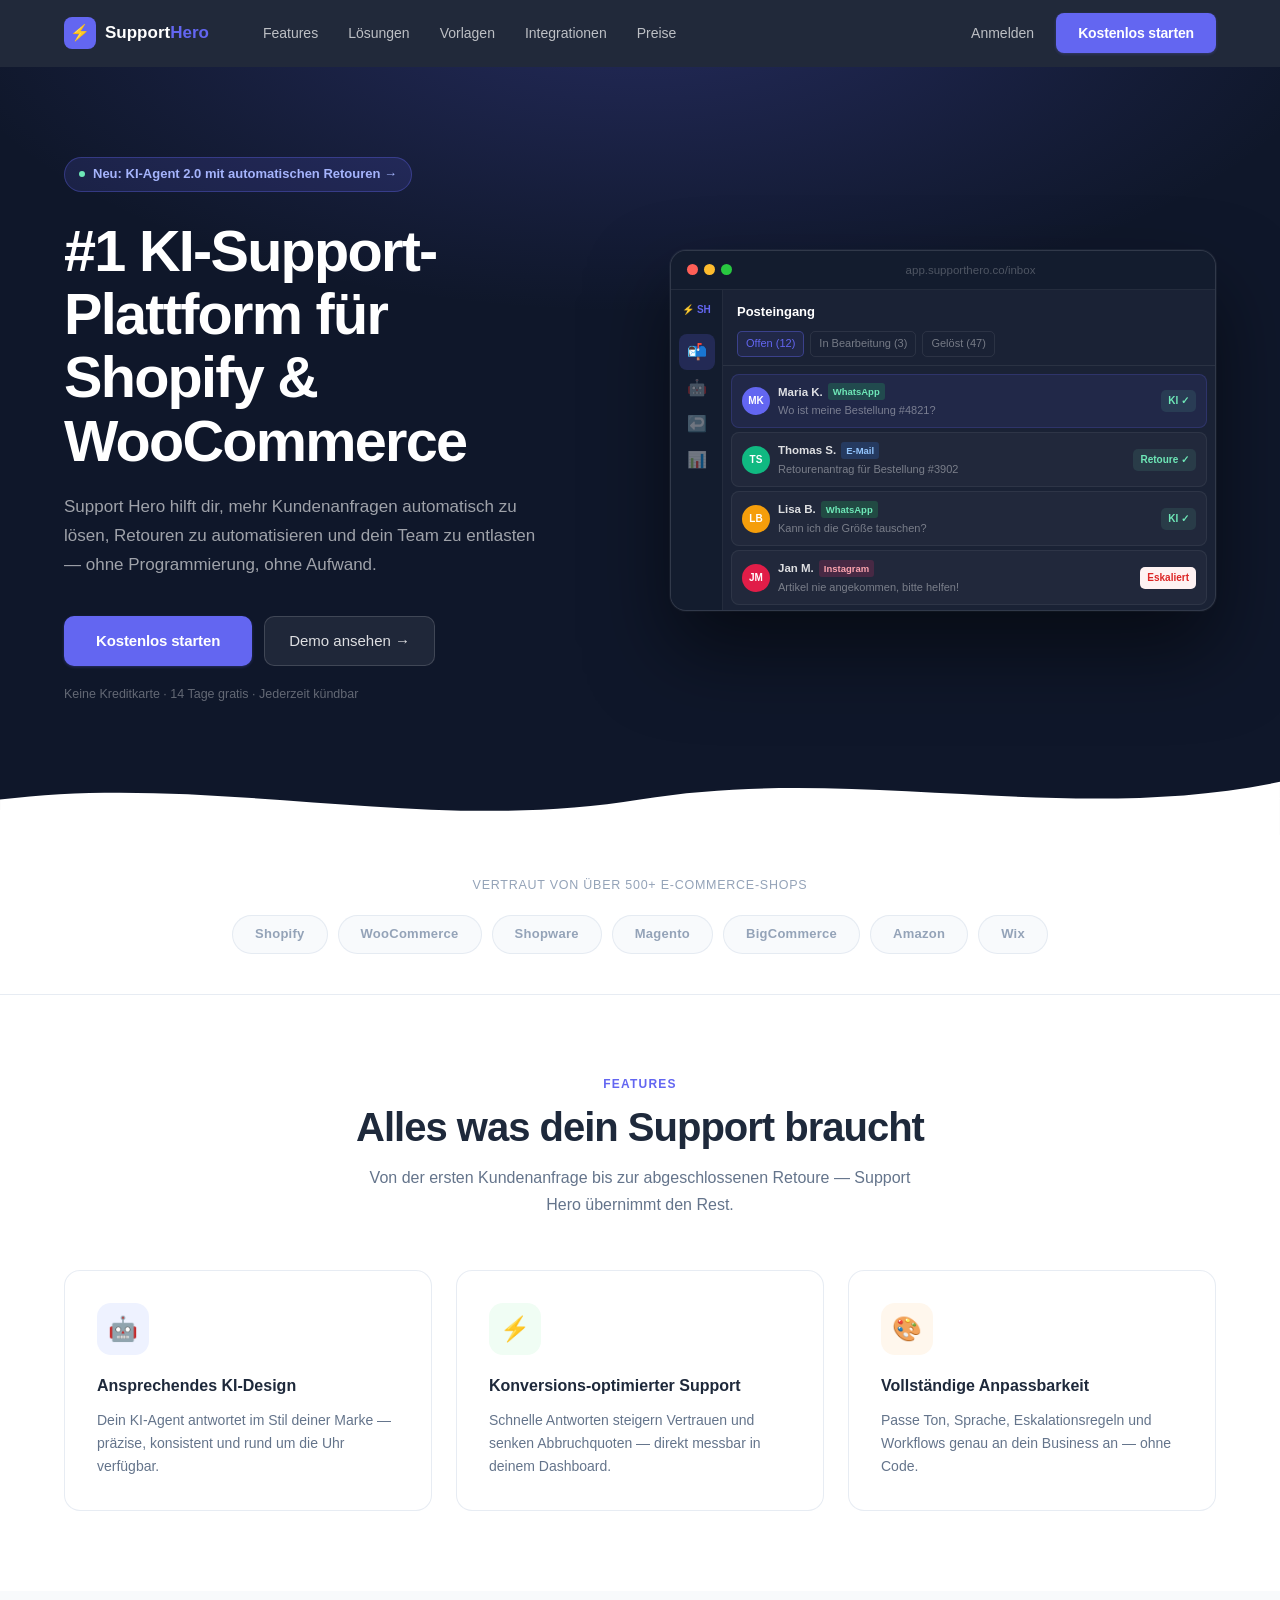
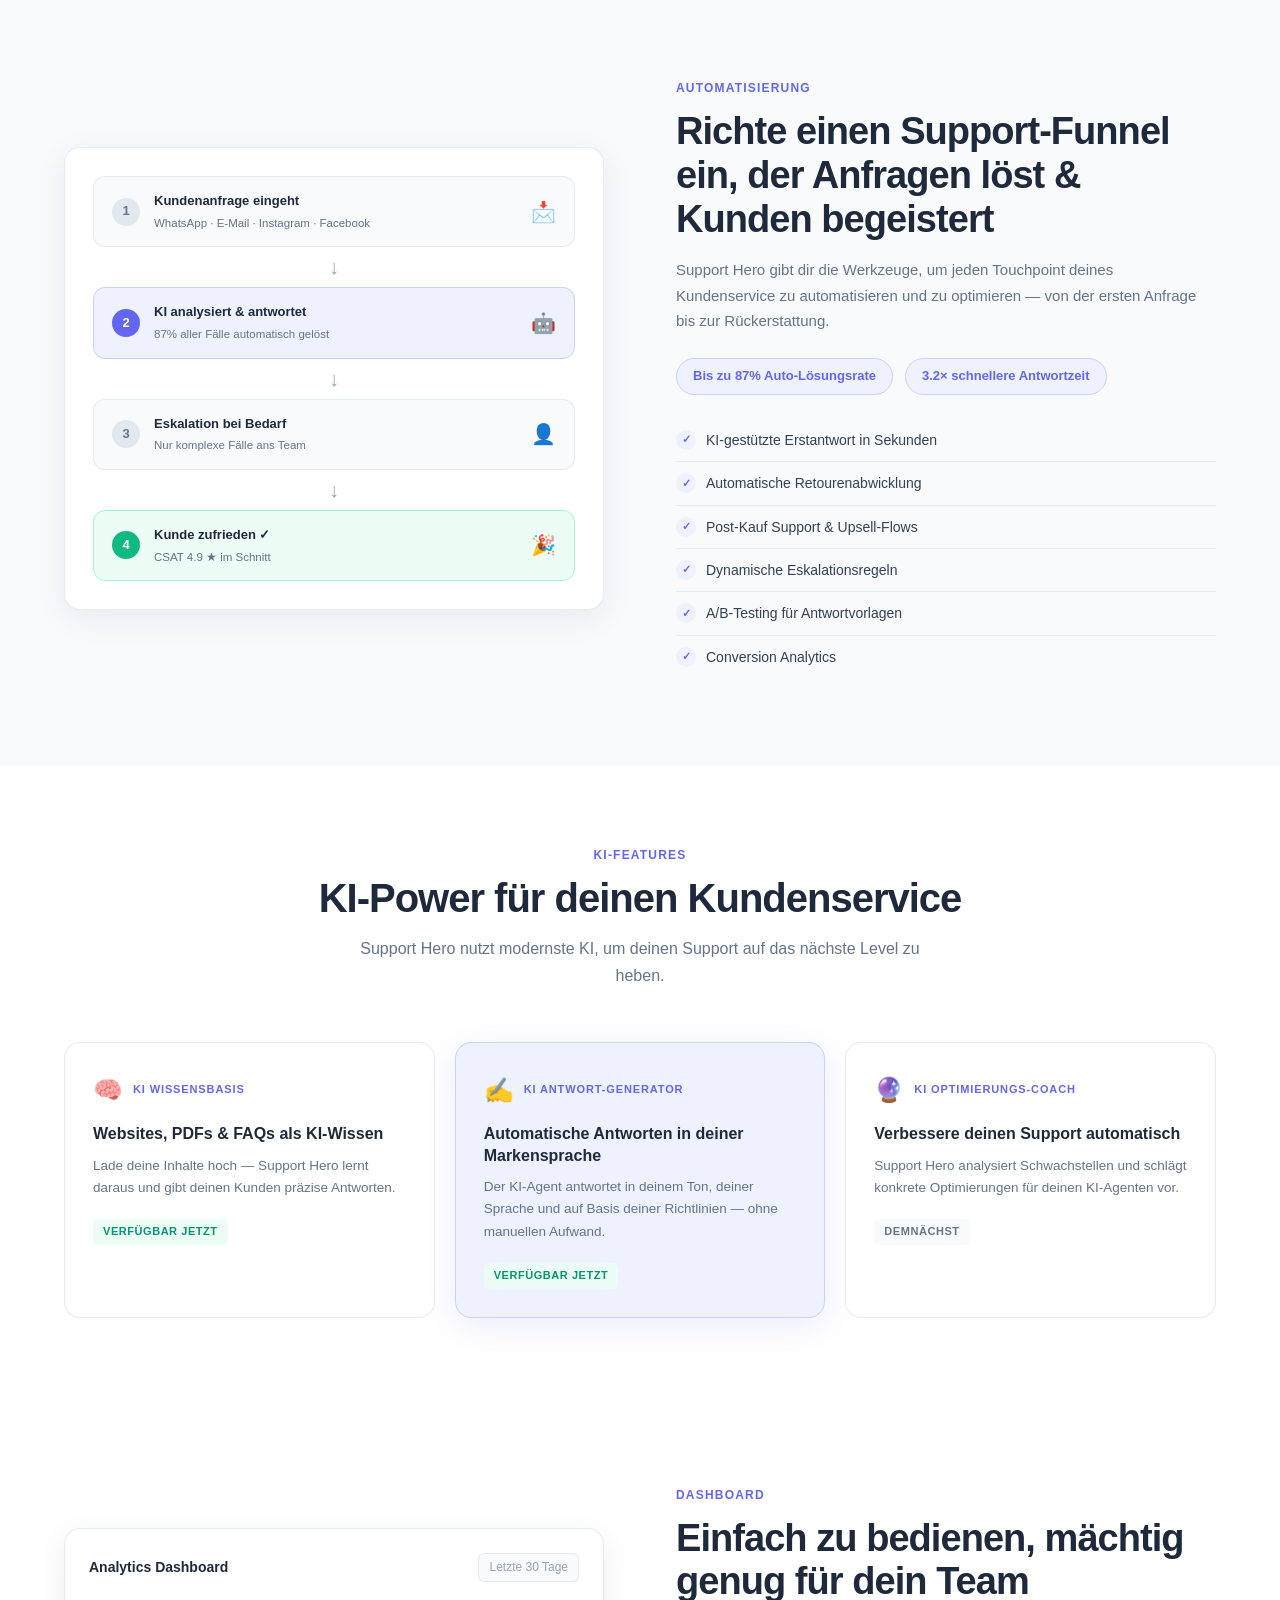
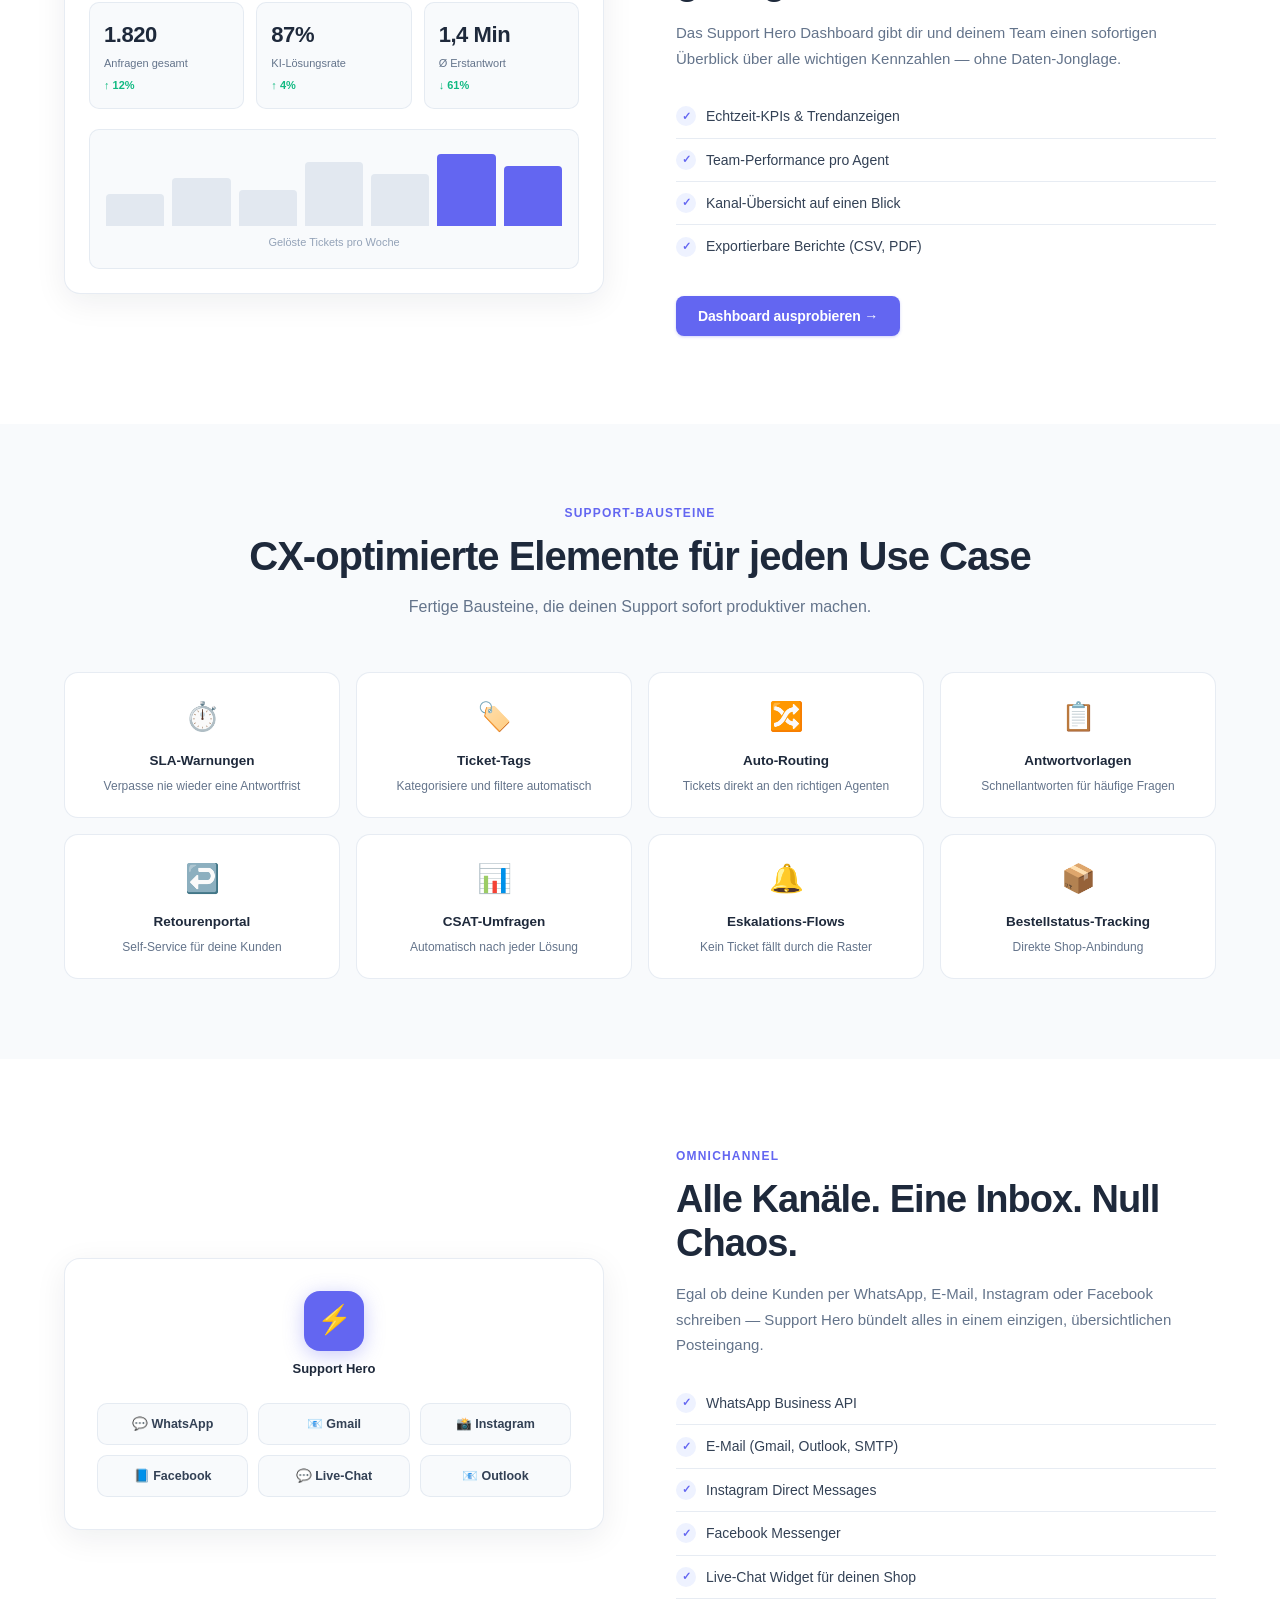
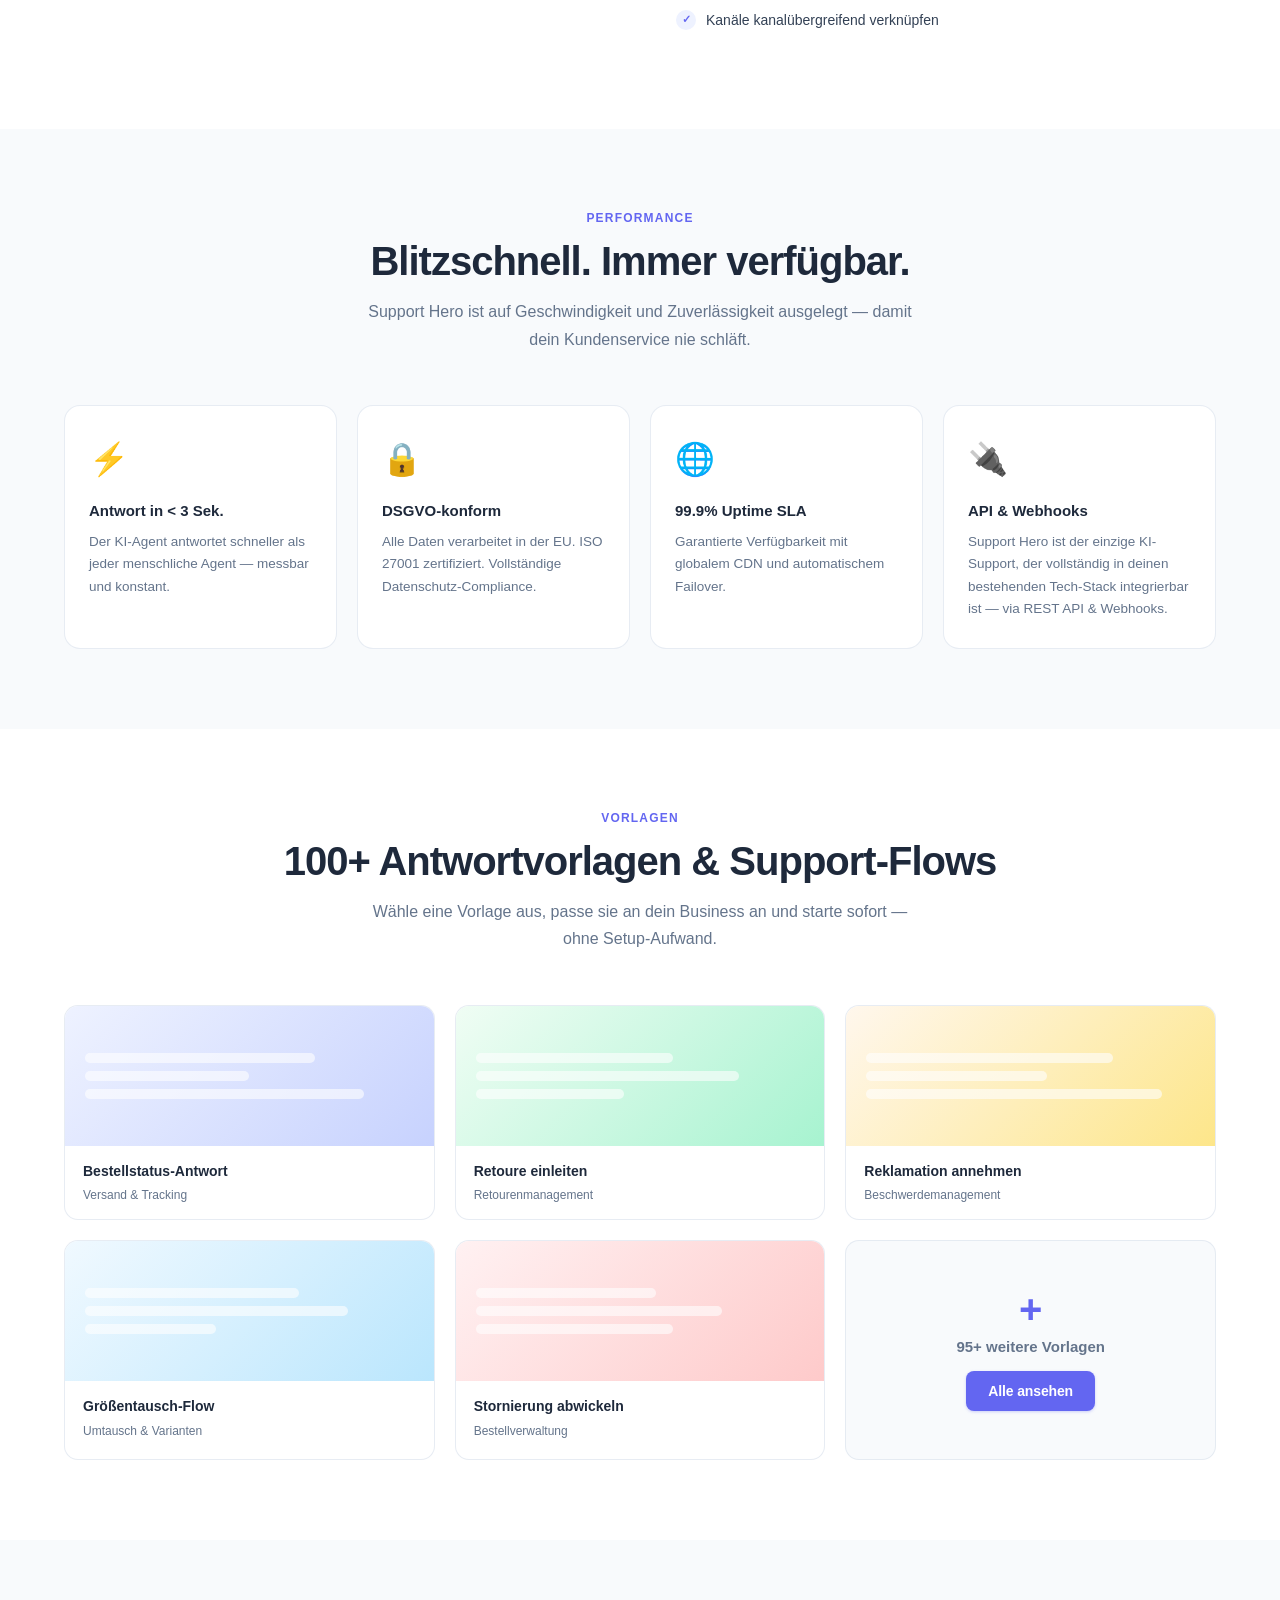
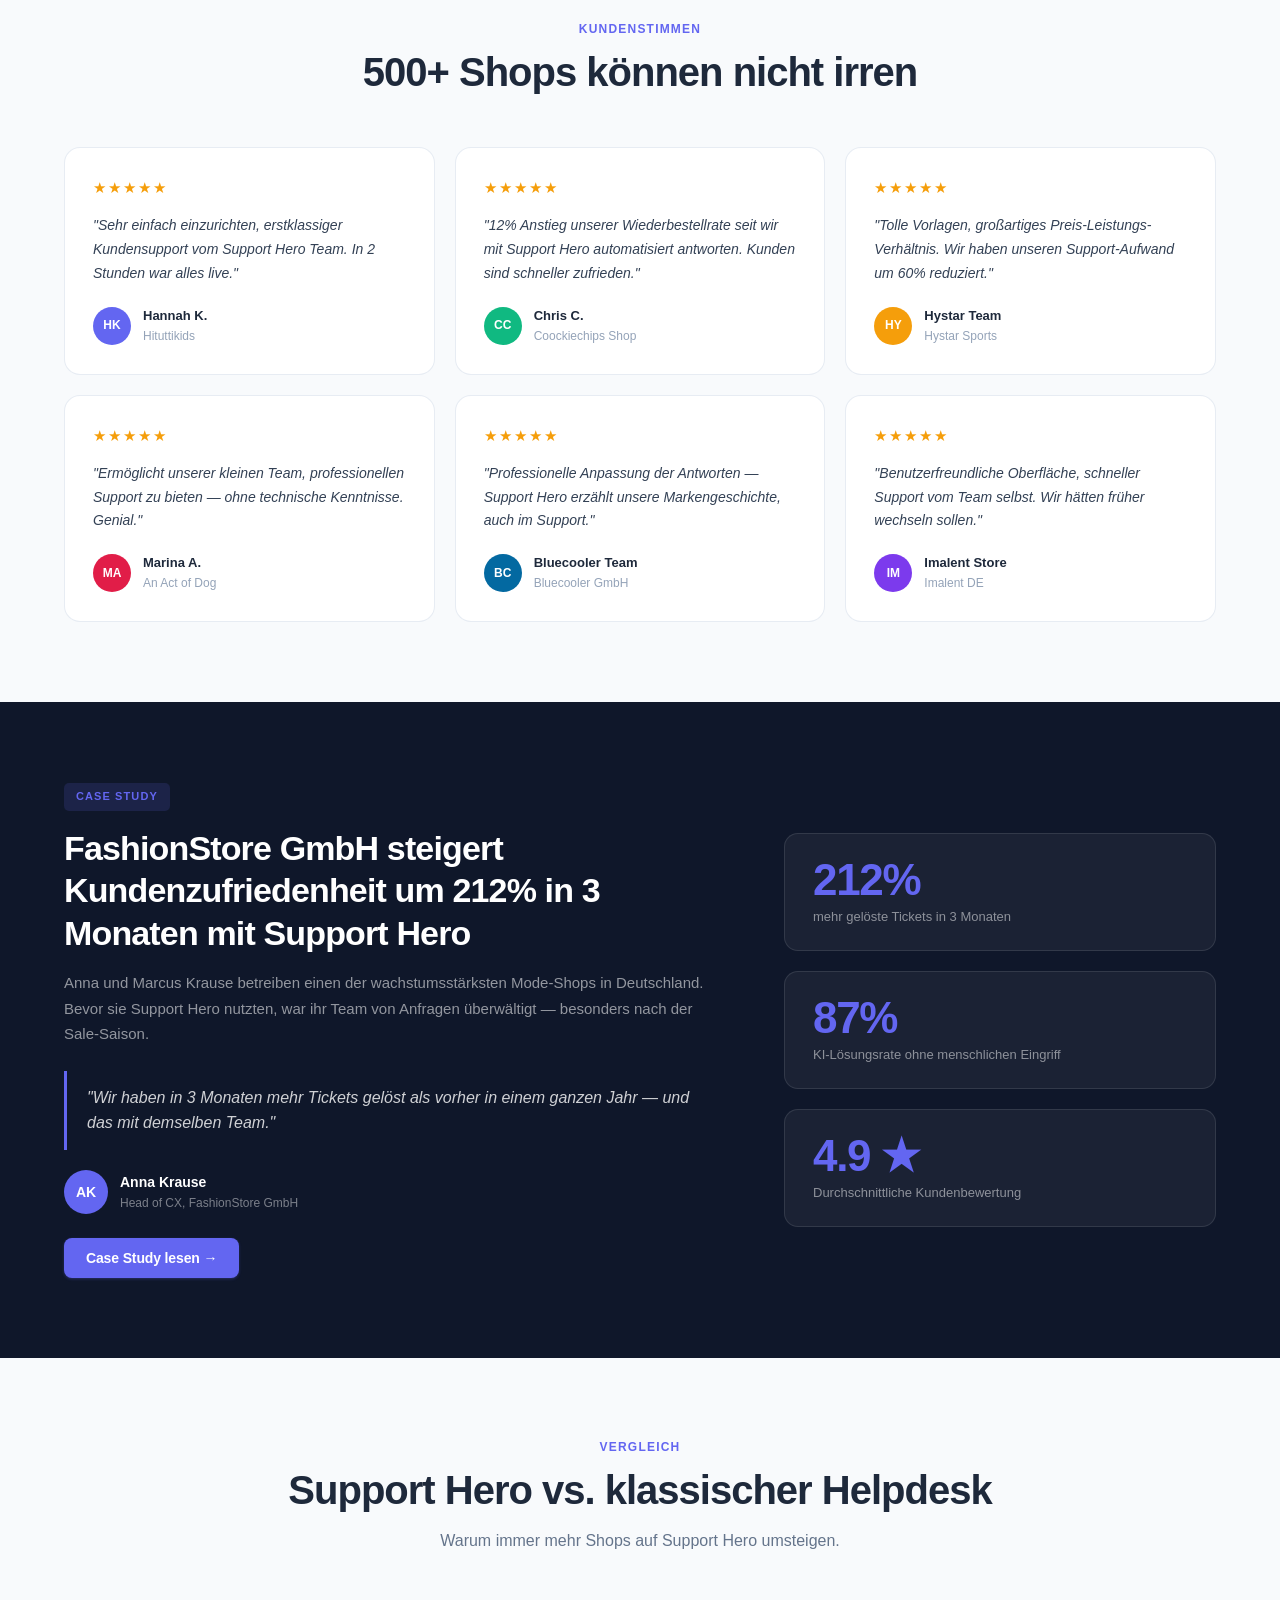
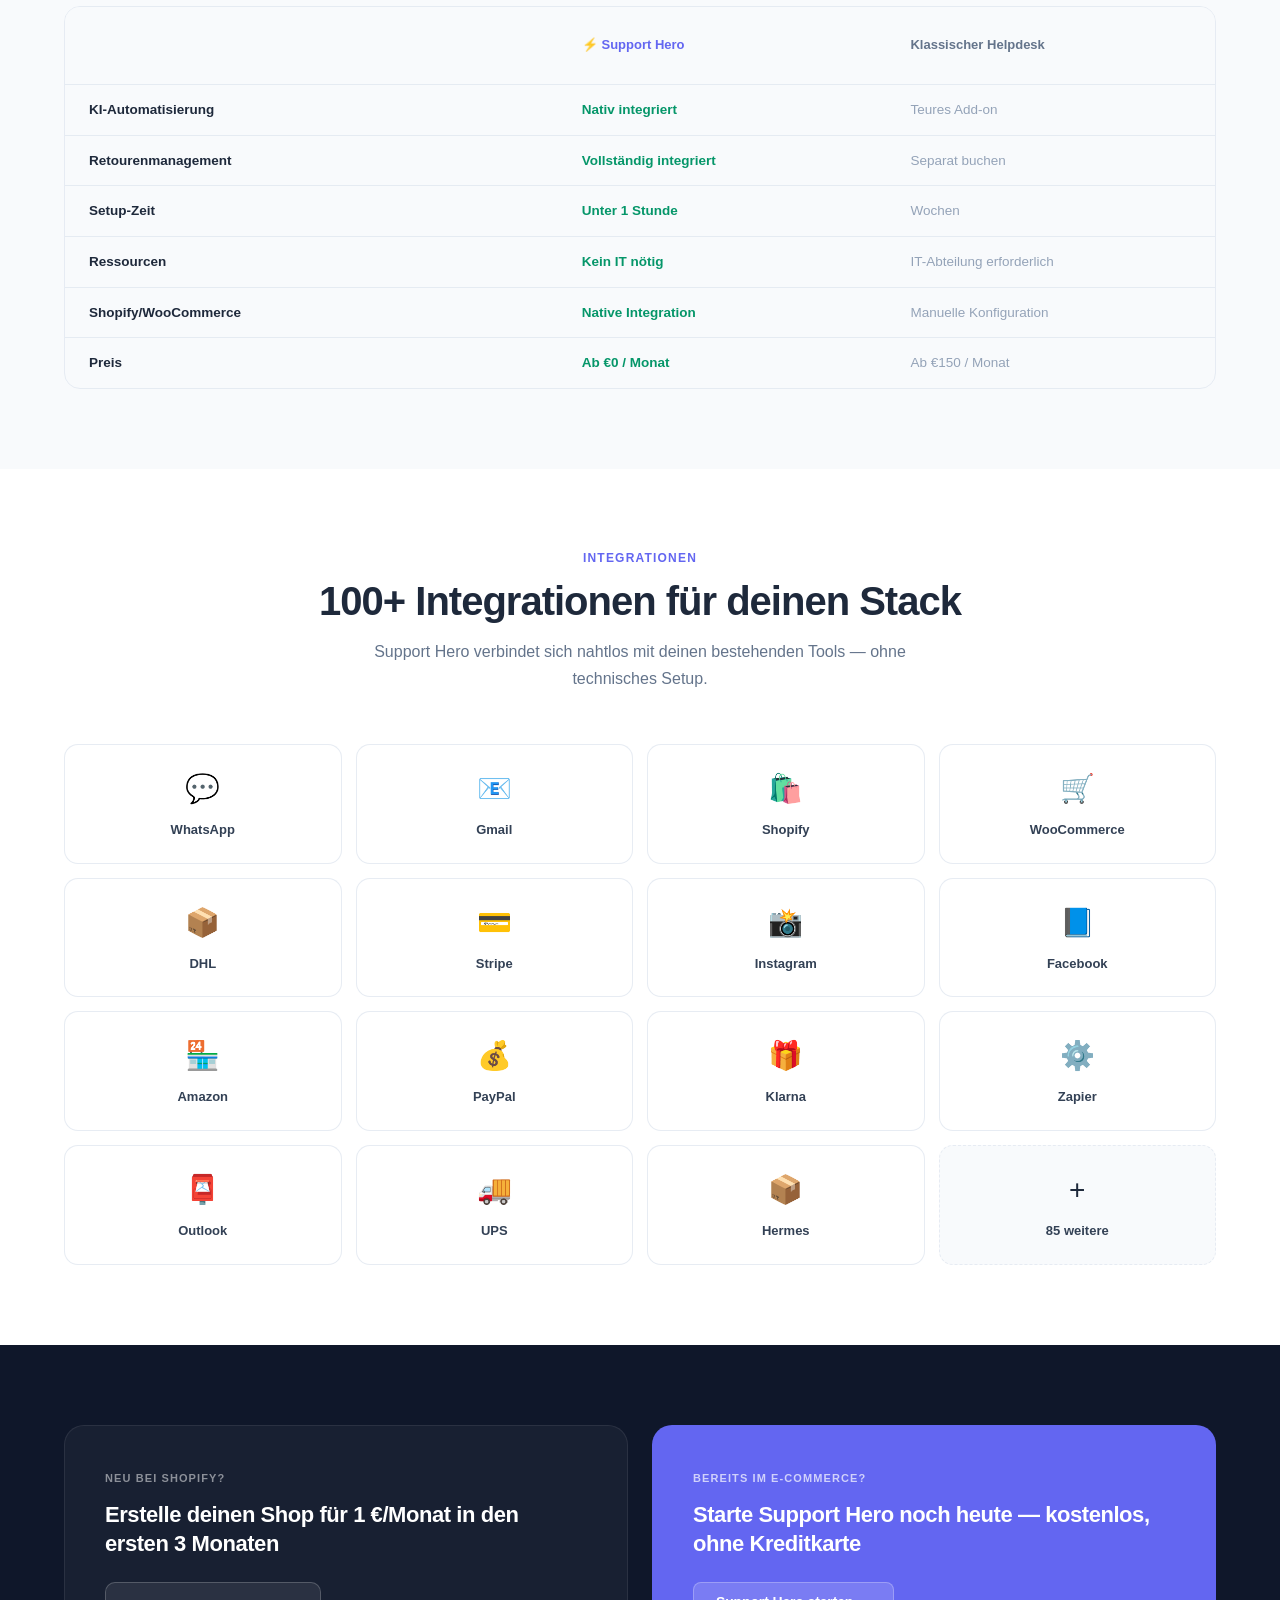
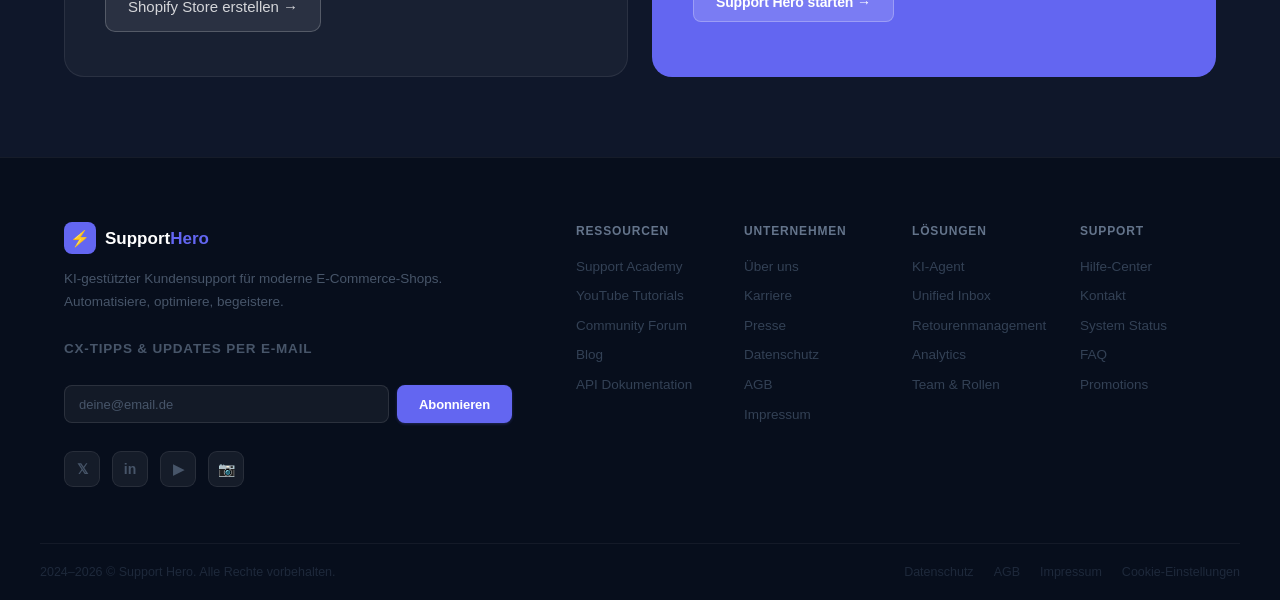
==== commit 250207ee: "Complete marketing website - GemPages layout with SupportHero branding" ====
--- a/index.html
+++ b/index.html
@@ -3,443 +3,800 @@
 <head>
   <meta charset="UTF-8" />
   <meta name="viewport" content="width=device-width, initial-scale=1.0" />
-  <title>Support Hero — KI-gestützter Kundensupport</title>
-  <meta name="description" content="Support Hero vereint KI-Agent, Posteingang, Retouren und Analytics in einer Plattform. Automatisiere deinen Support und begeistere deine Kunden." />
+  <title>Support Hero — #1 KI-Support-Plattform für E-Commerce</title>
+  <meta name="description" content="Support Hero hilft dir, mehr Kundenanfragen automatisch zu lösen, Retouren zu automatisieren und dein Team zu entlasten. Keine Programmierung erforderlich." />
   <link rel="stylesheet" href="styles.css" />
 </head>
 <body>
 
-  <!-- NAV -->
-  <header class="nav-wrap">
-    <nav class="nav">
+  <!-- ═══ NAV ═══ -->
+  <header class="nav-wrap" id="nav">
+    <nav class="nav container">
       <a href="#" class="logo">
-        <span class="logo-icon">⚡</span>
-        <span class="logo-text">Support<strong>Hero</strong></span>
+        <div class="logo-mark">⚡</div>
+        <span>Support<strong>Hero</strong></span>
       </a>
       <ul class="nav-links">
         <li><a href="#features">Features</a></li>
+        <li><a href="#loesungen">Lösungen</a></li>
+        <li><a href="#vorlagen">Vorlagen</a></li>
         <li><a href="#integrationen">Integrationen</a></li>
         <li><a href="#preise">Preise</a></li>
-        <li><a href="#kontakt">Kontakt</a></li>
       </ul>
       <div class="nav-actions">
         <a href="#" class="btn-ghost">Anmelden</a>
         <a href="#" class="btn-primary">Kostenlos starten</a>
       </div>
-      <button class="hamburger" onclick="toggleMenu()" aria-label="Menü">
+      <button class="hamburger" onclick="toggleMenu()" aria-label="Menü öffnen">
         <span></span><span></span><span></span>
       </button>
     </nav>
     <div class="mobile-menu" id="mobileMenu">
       <a href="#features">Features</a>
+      <a href="#loesungen">Lösungen</a>
+      <a href="#vorlagen">Vorlagen</a>
       <a href="#integrationen">Integrationen</a>
       <a href="#preise">Preise</a>
-      <a href="#kontakt">Kontakt</a>
-      <a href="#" class="btn-primary" style="text-align:center;margin-top:8px">Kostenlos starten</a>
+      <a href="#" class="btn-primary mt-8">Kostenlos starten</a>
     </div>
   </header>
 
-  <!-- HERO -->
+  <!-- ═══ HERO ═══ -->
   <section class="hero">
-    <div class="hero-badge">Neu: KI-Agent 2.0 mit automatischen Retouren</div>
-    <h1 class="hero-headline">
-      Support, der<br/>
-      <span class="accent">von selbst läuft</span>
-    </h1>
-    <p class="hero-sub">
-      Support Hero vereint KI-Agent, Posteingang, Retourenmanagement und Analytics in einer Plattform. Weniger Aufwand, zufriedenere Kunden.
-    </p>
-    <div class="hero-ctas">
-      <a href="#" class="btn-primary btn-lg">Kostenlos starten</a>
-      <a href="#" class="btn-outline btn-lg">Demo ansehen →</a>
-    </div>
-    <p class="hero-hint">Keine Kreditkarte erforderlich · 14 Tage gratis</p>
-    <div class="hero-visual">
-      <div class="browser-mock">
-        <div class="browser-bar">
-          <span class="dot red"></span>
-          <span class="dot yellow"></span>
-          <span class="dot green"></span>
-          <span class="browser-url">app.supporthero.co/inbox</span>
-        </div>
-        <div class="browser-content">
-          <div class="mock-sidebar">
-            <div class="mock-nav-item active">Posteingang</div>
-            <div class="mock-nav-item">KI-Agent</div>
-            <div class="mock-nav-item">Retouren</div>
-            <div class="mock-nav-item">Analytics</div>
-          </div>
-          <div class="mock-inbox">
-            <div class="mock-ticket">
-              <div class="mock-avatar" style="background:#6366F1">MK</div>
-              <div class="mock-ticket-body">
-                <div class="mock-ticket-name">Maria K. <span class="mock-badge">WhatsApp</span></div>
-                <div class="mock-ticket-text">Wo ist meine Bestellung #1234?</div>
-              </div>
-              <div class="mock-ai-badge">KI antwortet ✓</div>
-            </div>
-            <div class="mock-ticket">
-              <div class="mock-avatar" style="background:#10B981">TS</div>
-              <div class="mock-ticket-body">
-                <div class="mock-ticket-name">Thomas S. <span class="mock-badge email">E-Mail</span></div>
-                <div class="mock-ticket-text">Retourenantrag für Bestellung...</div>
-              </div>
-              <div class="mock-ai-badge">Retoure erstellt ✓</div>
-            </div>
-            <div class="mock-ticket">
-              <div class="mock-avatar" style="background:#F59E0B">LB</div>
-              <div class="mock-ticket-body">
-                <div class="mock-ticket-name">Lisa B. <span class="mock-badge">WhatsApp</span></div>
-                <div class="mock-ticket-text">Kann ich die Größe tauschen?</div>
-              </div>
-              <div class="mock-ai-badge">KI antwortet ✓</div>
-            </div>
-          </div>
-        </div>
-      </div>
-    </div>
-  </section>
-
-  <!-- LOGOS / SOCIAL PROOF -->
+    <div class="hero-inner container">
+      <div class="hero-text">
+        <a href="#" class="hero-badge">
+          <span class="badge-dot"></span>
+          Neu: KI-Agent 2.0 mit automatischen Retouren →
+        </a>
+        <h1>#1 KI-Support-Plattform für Shopify & WooCommerce</h1>
+        <p class="hero-sub">Support Hero hilft dir, mehr Kundenanfragen automatisch zu lösen, Retouren zu automatisieren und dein Team zu entlasten — ohne Programmierung, ohne Aufwand.</p>
+        <div class="hero-ctas">
+          <a href="#" class="btn-primary btn-lg">Kostenlos starten</a>
+          <a href="#" class="btn-outline-dark btn-lg">Demo ansehen →</a>
+        </div>
+        <p class="hero-meta">Keine Kreditkarte · 14 Tage gratis · Jederzeit kündbar</p>
+      </div>
+      <div class="hero-visual">
+        <div class="product-shot">
+          <div class="ps-header">
+            <div class="ps-dots"><span class="dot r"></span><span class="dot y"></span><span class="dot g"></span></div>
+            <div class="ps-url">app.supporthero.co/inbox</div>
+          </div>
+          <div class="ps-body">
+            <div class="ps-sidebar">
+              <div class="ps-logo-mini">⚡ SH</div>
+              <div class="ps-nav-items">
+                <div class="ps-nav active" title="Posteingang">📬</div>
+                <div class="ps-nav" title="KI-Agent">🤖</div>
+                <div class="ps-nav" title="Retouren">↩️</div>
+                <div class="ps-nav" title="Analytics">📊</div>
+              </div>
+            </div>
+            <div class="ps-main">
+              <div class="ps-toolbar">
+                <span class="ps-title">Posteingang</span>
+                <div class="ps-chips">
+                  <span class="chip active">Offen (12)</span>
+                  <span class="chip">In Bearbeitung (3)</span>
+                  <span class="chip">Gelöst (47)</span>
+                </div>
+              </div>
+              <div class="ps-tickets">
+                <div class="ps-ticket">
+                  <div class="ps-av" style="background:#6366F1">MK</div>
+                  <div class="ps-info">
+                    <div class="ps-name">Maria K. <span class="ps-ch wa">WhatsApp</span></div>
+                    <div class="ps-msg">Wo ist meine Bestellung #4821?</div>
+                  </div>
+                  <div class="ps-ai-tag">KI ✓</div>
+                </div>
+                <div class="ps-ticket">
+                  <div class="ps-av" style="background:#10B981">TS</div>
+                  <div class="ps-info">
+                    <div class="ps-name">Thomas S. <span class="ps-ch em">E-Mail</span></div>
+                    <div class="ps-msg">Retourenantrag für Bestellung #3902</div>
+                  </div>
+                  <div class="ps-ai-tag">Retoure ✓</div>
+                </div>
+                <div class="ps-ticket">
+                  <div class="ps-av" style="background:#F59E0B">LB</div>
+                  <div class="ps-info">
+                    <div class="ps-name">Lisa B. <span class="ps-ch wa">WhatsApp</span></div>
+                    <div class="ps-msg">Kann ich die Größe tauschen?</div>
+                  </div>
+                  <div class="ps-ai-tag">KI ✓</div>
+                </div>
+                <div class="ps-ticket">
+                  <div class="ps-av" style="background:#E11D48">JM</div>
+                  <div class="ps-info">
+                    <div class="ps-name">Jan M. <span class="ps-ch ig">Instagram</span></div>
+                    <div class="ps-msg">Artikel nie angekommen, bitte helfen!</div>
+                  </div>
+                  <div class="ps-ai-tag" style="background:#FEF2F2;color:#DC2626">Eskaliert</div>
+                </div>
+              </div>
+            </div>
+          </div>
+        </div>
+      </div>
+    </div>
+    <div class="hero-wave">
+      <svg viewBox="0 0 1440 80" fill="none" xmlns="http://www.w3.org/2000/svg">
+        <path d="M0 80L1440 80L1440 20C1200 70 960 0 720 40C480 80 240 10 0 40L0 80Z" fill="white"/>
+      </svg>
+    </div>
+  </section>
+
+  <!-- ═══ LOGOS ═══ -->
   <section class="logos-strip">
-    <p class="logos-label">Vertraut von über 500+ Shops</p>
-    <div class="logos-row">
-      <div class="logo-pill">Shopify</div>
-      <div class="logo-pill">WooCommerce</div>
-      <div class="logo-pill">Magento</div>
-      <div class="logo-pill">Shopware</div>
-      <div class="logo-pill">BigCommerce</div>
-      <div class="logo-pill">Wix</div>
-    </div>
-  </section>
-
-  <!-- STATS -->
-  <section class="stats">
-    <div class="stats-inner">
-      <div class="stat">
-        <div class="stat-number">87<span class="stat-unit">%</span></div>
-        <div class="stat-label">aller Anfragen automatisch gelöst</div>
-      </div>
-      <div class="stat-divider"></div>
-      <div class="stat">
-        <div class="stat-number">3.2<span class="stat-unit">×</span></div>
-        <div class="stat-label">schnellere Antwortzeit</div>
-      </div>
-      <div class="stat-divider"></div>
-      <div class="stat">
-        <div class="stat-number">60<span class="stat-unit">%</span></div>
-        <div class="stat-label">weniger Support-Aufwand</div>
-      </div>
-      <div class="stat-divider"></div>
-      <div class="stat">
-        <div class="stat-number">4.9<span class="stat-unit">★</span></div>
-        <div class="stat-label">Kundenzufriedenheit (Ø)</div>
-      </div>
-    </div>
-  </section>
-
-  <!-- FEATURES -->
-  <section class="features" id="features">
-    <div class="section-header">
-      <div class="eyebrow">Features</div>
-      <h2>Alles, was dein Support braucht</h2>
-      <p>Von der ersten Anfrage bis zur abgeschlossenen Retoure — Support Hero übernimmt den Rest.</p>
-    </div>
-
-    <div class="features-grid">
-      <div class="feature-card">
-        <div class="feature-icon" style="background:#EEF2FF;color:#6366F1">🤖</div>
-        <h3>KI-Support-Agent</h3>
-        <p>Dein KI-Agent beantwortet Kundenanfragen rund um die Uhr — automatisch, präzise und in deiner Markensprache.</p>
-        <ul class="feature-list">
-          <li>Trainiert auf deinen FAQs & Produkten</li>
-          <li>Mehrsprachig (DE, EN, FR, +12)</li>
-          <li>Eskaliert bei Bedarf an einen Agenten</li>
-        </ul>
-      </div>
-      <div class="feature-card">
-        <div class="feature-icon" style="background:#F0FDF4;color:#10B981">📬</div>
-        <h3>Unified Inbox</h3>
-        <p>E-Mail, WhatsApp, Instagram und mehr — alle Kanäle in einem übersichtlichen Posteingang.</p>
-        <ul class="feature-list">
-          <li>Kanal-übergreifende Gesprächshistorie</li>
-          <li>Intelligentes Ticket-Routing</li>
-          <li>SLA-Warnungen & Prioritäten</li>
-        </ul>
-      </div>
-      <div class="feature-card">
-        <div class="feature-icon" style="background:#FFF7ED;color:#F59E0B">↩️</div>
-        <h3>Retourenmanagement</h3>
-        <p>Automatisiere deinen Retourenprozess vollständig — vom Antrag bis zur Rückerstattung.</p>
-        <ul class="feature-list">
-          <li>Branded Kunden-Portal</li>
-          <li>Automatische Genehmigungsregeln</li>
-          <li>Shopify & WooCommerce Integration</li>
-        </ul>
-      </div>
-      <div class="feature-card">
-        <div class="feature-icon" style="background:#F0F9FF;color:#0369A1">📊</div>
-        <h3>Analytics & Insights</h3>
-        <p>Verstehe, wo dein Support steht — und wo er besser werden kann.</p>
-        <ul class="feature-list">
-          <li>Echtzeit-KPIs & Dashboards</li>
-          <li>KI-Optimierungsvorschläge</li>
-          <li>Team-Performance-Reports</li>
-        </ul>
-      </div>
-      <div class="feature-card">
-        <div class="feature-icon" style="background:#FFF1F2;color:#E11D48">🛡️</div>
-        <h3>Wissensdatenbank</h3>
-        <p>Gib deinem KI-Agenten die richtigen Antworten — durch eine zentrale, immer aktuelle Wissensbasis.</p>
-        <ul class="feature-list">
-          <li>Websites, PDFs, CSV importieren</li>
-          <li>Q&A-Paare manuell pflegen</li>
-          <li>Automatisch durch Crawling aktuell</li>
-        </ul>
-      </div>
-      <div class="feature-card">
-        <div class="feature-icon" style="background:#F5F3FF;color:#7C3AED">👥</div>
-        <h3>Team & Rollen</h3>
-        <p>Verwalte dein Support-Team mit flexiblen Rollen und Berechtigungen.</p>
-        <ul class="feature-list">
-          <li>Rollen: Owner, Admin, Agent, Viewer</li>
-          <li>Workspace-Management</li>
-          <li>Aktivitäts-Logs</li>
-        </ul>
-      </div>
-    </div>
-  </section>
-
-  <!-- FEATURE HIGHLIGHT 1 -->
-  <section class="highlight">
-    <div class="highlight-inner">
-      <div class="highlight-text">
-        <div class="eyebrow">KI-Agent</div>
-        <h2>Dein bester Mitarbeiter schläft nie</h2>
-        <p>Support Hero's KI-Agent ist rund um die Uhr für deine Kunden da. Er lernt aus deinen Inhalten, hält Antworten konsistent und eskaliert nur, wenn ein Mensch wirklich gebraucht wird.</p>
-        <ul class="check-list">
-          <li>Antwortet in Sekunden, nicht Stunden</li>
-          <li>Kennt dein Produktsortiment & Richtlinien</li>
-          <li>Nahtlose Übergabe an dein Team</li>
-          <li>Wird mit jeder Konversation besser</li>
-        </ul>
-        <a href="#" class="btn-primary" style="margin-top:24px;display:inline-block">KI-Agent ausprobieren →</a>
-      </div>
-      <div class="highlight-visual">
-        <div class="chat-mock">
-          <div class="chat-header">
-            <div class="chat-avatar">🤖</div>
+    <div class="container">
+      <p class="logos-label">Vertraut von über 500+ E-Commerce-Shops</p>
+      <div class="logos-row">
+        <div class="logo-item">Shopify</div>
+        <div class="logo-item">WooCommerce</div>
+        <div class="logo-item">Shopware</div>
+        <div class="logo-item">Magento</div>
+        <div class="logo-item">BigCommerce</div>
+        <div class="logo-item">Amazon</div>
+        <div class="logo-item">Wix</div>
+      </div>
+    </div>
+  </section>
+
+  <!-- ═══ BUILD & AUTOMATE (3 Columns) ═══ -->
+  <section class="three-col-section" id="features">
+    <div class="container">
+      <div class="section-eyebrow">Features</div>
+      <h2 class="section-h2">Alles was dein Support braucht</h2>
+      <p class="section-sub">Von der ersten Kundenanfrage bis zur abgeschlossenen Retoure — Support Hero übernimmt den Rest.</p>
+      <div class="three-cols">
+        <div class="three-col-card">
+          <div class="tcol-icon" style="background:#EEF2FF">🤖</div>
+          <h3>Ansprechendes KI-Design</h3>
+          <p>Dein KI-Agent antwortet im Stil deiner Marke — präzise, konsistent und rund um die Uhr verfügbar.</p>
+        </div>
+        <div class="three-col-card">
+          <div class="tcol-icon" style="background:#F0FDF4">⚡</div>
+          <h3>Konversions-optimierter Support</h3>
+          <p>Schnelle Antworten steigern Vertrauen und senken Abbruchquoten — direkt messbar in deinem Dashboard.</p>
+        </div>
+        <div class="three-col-card">
+          <div class="tcol-icon" style="background:#FFF7ED">🎨</div>
+          <h3>Vollständige Anpassbarkeit</h3>
+          <p>Passe Ton, Sprache, Eskalationsregeln und Workflows genau an dein Business an — ohne Code.</p>
+        </div>
+      </div>
+    </div>
+  </section>
+
+  <!-- ═══ SUPPORT FUNNEL (text + visual) ═══ -->
+  <section class="highlight-section bg-soft" id="loesungen">
+    <div class="container">
+      <div class="hl-inner reverse">
+        <div class="hl-text">
+          <div class="section-eyebrow">Automatisierung</div>
+          <h2>Richte einen Support-Funnel ein, der Anfragen löst & Kunden begeistert</h2>
+          <p>Support Hero gibt dir die Werkzeuge, um jeden Touchpoint deines Kundenservice zu automatisieren und zu optimieren — von der ersten Anfrage bis zur Rückerstattung.</p>
+          <div class="metric-pills">
+            <div class="metric-pill"><strong>Bis zu 87%</strong> Auto-Lösungsrate</div>
+            <div class="metric-pill"><strong>3.2×</strong> schnellere Antwortzeit</div>
+          </div>
+          <ul class="feature-check-list">
+            <li>KI-gestützte Erstantwort in Sekunden</li>
+            <li>Automatische Retourenabwicklung</li>
+            <li>Post-Kauf Support & Upsell-Flows</li>
+            <li>Dynamische Eskalationsregeln</li>
+            <li>A/B-Testing für Antwortvorlagen</li>
+            <li>Conversion Analytics</li>
+          </ul>
+        </div>
+        <div class="hl-visual">
+          <div class="funnel-visual">
+            <div class="funnel-step">
+              <div class="fstep-num">1</div>
+              <div class="fstep-body">
+                <div class="fstep-title">Kundenanfrage eingeht</div>
+                <div class="fstep-sub">WhatsApp · E-Mail · Instagram · Facebook</div>
+              </div>
+              <div class="fstep-icon">📩</div>
+            </div>
+            <div class="funnel-arrow">↓</div>
+            <div class="funnel-step accent">
+              <div class="fstep-num accent">2</div>
+              <div class="fstep-body">
+                <div class="fstep-title">KI analysiert & antwortet</div>
+                <div class="fstep-sub">87% aller Fälle automatisch gelöst</div>
+              </div>
+              <div class="fstep-icon">🤖</div>
+            </div>
+            <div class="funnel-arrow">↓</div>
+            <div class="funnel-step">
+              <div class="fstep-num">3</div>
+              <div class="fstep-body">
+                <div class="fstep-title">Eskalation bei Bedarf</div>
+                <div class="fstep-sub">Nur komplexe Fälle ans Team</div>
+              </div>
+              <div class="fstep-icon">👤</div>
+            </div>
+            <div class="funnel-arrow">↓</div>
+            <div class="funnel-step success">
+              <div class="fstep-num success">4</div>
+              <div class="fstep-body">
+                <div class="fstep-title">Kunde zufrieden ✓</div>
+                <div class="fstep-sub">CSAT 4.9 ★ im Schnitt</div>
+              </div>
+              <div class="fstep-icon">🎉</div>
+            </div>
+          </div>
+        </div>
+      </div>
+    </div>
+  </section>
+
+  <!-- ═══ KI FEATURES (3 Cards) ═══ -->
+  <section class="ai-section">
+    <div class="container">
+      <div class="section-eyebrow">KI-Features</div>
+      <h2 class="section-h2">KI-Power für deinen Kundenservice</h2>
+      <p class="section-sub">Support Hero nutzt modernste KI, um deinen Support auf das nächste Level zu heben.</p>
+      <div class="ai-cards">
+        <div class="ai-card">
+          <div class="ai-card-top">
+            <div class="ai-icon">🧠</div>
+            <div class="ai-label">KI Wissensbasis</div>
+          </div>
+          <h3>Websites, PDFs & FAQs als KI-Wissen</h3>
+          <p>Lade deine Inhalte hoch — Support Hero lernt daraus und gibt deinen Kunden präzise Antworten.</p>
+          <div class="ai-tag">Verfügbar jetzt</div>
+        </div>
+        <div class="ai-card featured">
+          <div class="ai-card-top">
+            <div class="ai-icon">✍️</div>
+            <div class="ai-label">KI Antwort-Generator</div>
+          </div>
+          <h3>Automatische Antworten in deiner Markensprache</h3>
+          <p>Der KI-Agent antwortet in deinem Ton, deiner Sprache und auf Basis deiner Richtlinien — ohne manuellen Aufwand.</p>
+          <div class="ai-tag">Verfügbar jetzt</div>
+        </div>
+        <div class="ai-card">
+          <div class="ai-card-top">
+            <div class="ai-icon">🔮</div>
+            <div class="ai-label">KI Optimierungs-Coach</div>
+          </div>
+          <h3>Verbessere deinen Support automatisch</h3>
+          <p>Support Hero analysiert Schwachstellen und schlägt konkrete Optimierungen für deinen KI-Agenten vor.</p>
+          <div class="ai-tag coming">Demnächst</div>
+        </div>
+      </div>
+    </div>
+  </section>
+
+  <!-- ═══ DASHBOARD (visual + text) ═══ -->
+  <section class="highlight-section">
+    <div class="container">
+      <div class="hl-inner">
+        <div class="hl-visual">
+          <div class="dashboard-mock">
+            <div class="dm-header">
+              <span class="dm-title">Analytics Dashboard</span>
+              <span class="dm-period">Letzte 30 Tage</span>
+            </div>
+            <div class="dm-stats">
+              <div class="dm-stat">
+                <div class="dm-num">1.820</div>
+                <div class="dm-label">Anfragen gesamt</div>
+                <div class="dm-trend up">↑ 12%</div>
+              </div>
+              <div class="dm-stat">
+                <div class="dm-num">87%</div>
+                <div class="dm-label">KI-Lösungsrate</div>
+                <div class="dm-trend up">↑ 4%</div>
+              </div>
+              <div class="dm-stat">
+                <div class="dm-num">1,4 Min</div>
+                <div class="dm-label">Ø Erstantwort</div>
+                <div class="dm-trend up">↓ 61%</div>
+              </div>
+            </div>
+            <div class="dm-chart">
+              <div class="dm-bar-wrap">
+                <div class="dm-bar" style="height:40%"></div>
+                <div class="dm-bar" style="height:60%"></div>
+                <div class="dm-bar" style="height:45%"></div>
+                <div class="dm-bar" style="height:80%"></div>
+                <div class="dm-bar" style="height:65%"></div>
+                <div class="dm-bar accent" style="height:90%"></div>
+                <div class="dm-bar accent" style="height:75%"></div>
+              </div>
+              <div class="dm-chart-label">Gelöste Tickets pro Woche</div>
+            </div>
+          </div>
+        </div>
+        <div class="hl-text">
+          <div class="section-eyebrow">Dashboard</div>
+          <h2>Einfach zu bedienen, mächtig genug für dein Team</h2>
+          <p>Das Support Hero Dashboard gibt dir und deinem Team einen sofortigen Überblick über alle wichtigen Kennzahlen — ohne Daten-Jonglage.</p>
+          <ul class="feature-check-list">
+            <li>Echtzeit-KPIs & Trendanzeigen</li>
+            <li>Team-Performance pro Agent</li>
+            <li>Kanal-Übersicht auf einen Blick</li>
+            <li>Exportierbare Berichte (CSV, PDF)</li>
+          </ul>
+          <a href="#" class="btn-primary" style="margin-top:28px;display:inline-flex">Dashboard ausprobieren →</a>
+        </div>
+      </div>
+    </div>
+  </section>
+
+  <!-- ═══ SUPPORT ELEMENTS (Grid) ═══ -->
+  <section class="elements-section bg-soft">
+    <div class="container">
+      <div class="section-eyebrow">Support-Bausteine</div>
+      <h2 class="section-h2">CX-optimierte Elemente für jeden Use Case</h2>
+      <p class="section-sub">Fertige Bausteine, die deinen Support sofort produktiver machen.</p>
+      <div class="elements-grid">
+        <div class="el-card">
+          <div class="el-icon">⏱️</div>
+          <div class="el-name">SLA-Warnungen</div>
+          <div class="el-desc">Verpasse nie wieder eine Antwortfrist</div>
+        </div>
+        <div class="el-card">
+          <div class="el-icon">🏷️</div>
+          <div class="el-name">Ticket-Tags</div>
+          <div class="el-desc">Kategorisiere und filtere automatisch</div>
+        </div>
+        <div class="el-card">
+          <div class="el-icon">🔀</div>
+          <div class="el-name">Auto-Routing</div>
+          <div class="el-desc">Tickets direkt an den richtigen Agenten</div>
+        </div>
+        <div class="el-card">
+          <div class="el-icon">📋</div>
+          <div class="el-name">Antwortvorlagen</div>
+          <div class="el-desc">Schnellantworten für häufige Fragen</div>
+        </div>
+        <div class="el-card">
+          <div class="el-icon">↩️</div>
+          <div class="el-name">Retourenportal</div>
+          <div class="el-desc">Self-Service für deine Kunden</div>
+        </div>
+        <div class="el-card">
+          <div class="el-icon">📊</div>
+          <div class="el-name">CSAT-Umfragen</div>
+          <div class="el-desc">Automatisch nach jeder Lösung</div>
+        </div>
+        <div class="el-card">
+          <div class="el-icon">🔔</div>
+          <div class="el-name">Eskalations-Flows</div>
+          <div class="el-desc">Kein Ticket fällt durch die Raster</div>
+        </div>
+        <div class="el-card">
+          <div class="el-icon">📦</div>
+          <div class="el-name">Bestellstatus-Tracking</div>
+          <div class="el-desc">Direkte Shop-Anbindung</div>
+        </div>
+      </div>
+    </div>
+  </section>
+
+  <!-- ═══ OMNICHANNEL (Mobile Design equivalent) ═══ -->
+  <section class="highlight-section">
+    <div class="container">
+      <div class="hl-inner reverse">
+        <div class="hl-text">
+          <div class="section-eyebrow">Omnichannel</div>
+          <h2>Alle Kanäle. Eine Inbox. Null Chaos.</h2>
+          <p>Egal ob deine Kunden per WhatsApp, E-Mail, Instagram oder Facebook schreiben — Support Hero bündelt alles in einem einzigen, übersichtlichen Posteingang.</p>
+          <ul class="feature-check-list">
+            <li>WhatsApp Business API</li>
+            <li>E-Mail (Gmail, Outlook, SMTP)</li>
+            <li>Instagram Direct Messages</li>
+            <li>Facebook Messenger</li>
+            <li>Live-Chat Widget für deinen Shop</li>
+            <li>Kanäle kanalübergreifend verknüpfen</li>
+          </ul>
+        </div>
+        <div class="hl-visual">
+          <div class="channels-visual">
+            <div class="ch-center">
+              <div class="ch-hub">⚡</div>
+              <div class="ch-label">Support Hero</div>
+            </div>
+            <div class="ch-items">
+              <div class="ch-item" style="--c:#25D366">💬 WhatsApp</div>
+              <div class="ch-item" style="--c:#EA4335">📧 Gmail</div>
+              <div class="ch-item" style="--c:#E1306C">📸 Instagram</div>
+              <div class="ch-item" style="--c:#1877F2">📘 Facebook</div>
+              <div class="ch-item" style="--c:#6366F1">💬 Live-Chat</div>
+              <div class="ch-item" style="--c:#0369A1">📧 Outlook</div>
+            </div>
+          </div>
+        </div>
+      </div>
+    </div>
+  </section>
+
+  <!-- ═══ SPEED / PERFORMANCE ═══ -->
+  <section class="perf-section bg-soft">
+    <div class="container">
+      <div class="section-eyebrow">Performance</div>
+      <h2 class="section-h2">Blitzschnell. Immer verfügbar.</h2>
+      <p class="section-sub">Support Hero ist auf Geschwindigkeit und Zuverlässigkeit ausgelegt — damit dein Kundenservice nie schläft.</p>
+      <div class="perf-grid">
+        <div class="perf-card">
+          <div class="perf-icon">⚡</div>
+          <h3>Antwort in &lt; 3 Sek.</h3>
+          <p>Der KI-Agent antwortet schneller als jeder menschliche Agent — messbar und konstant.</p>
+        </div>
+        <div class="perf-card">
+          <div class="perf-icon">🔒</div>
+          <h3>DSGVO-konform</h3>
+          <p>Alle Daten verarbeitet in der EU. ISO 27001 zertifiziert. Vollständige Datenschutz-Compliance.</p>
+        </div>
+        <div class="perf-card">
+          <div class="perf-icon">🌐</div>
+          <h3>99.9% Uptime SLA</h3>
+          <p>Garantierte Verfügbarkeit mit globalem CDN und automatischem Failover.</p>
+        </div>
+        <div class="perf-card">
+          <div class="perf-icon">🔌</div>
+          <h3>API & Webhooks</h3>
+          <p>Support Hero ist der einzige KI-Support, der vollständig in deinen bestehenden Tech-Stack integrierbar ist — via REST API & Webhooks.</p>
+        </div>
+      </div>
+    </div>
+  </section>
+
+  <!-- ═══ TEMPLATES / VORLAGEN ═══ -->
+  <section class="templates-section" id="vorlagen">
+    <div class="container">
+      <div class="section-eyebrow">Vorlagen</div>
+      <h2 class="section-h2">100+ Antwortvorlagen & Support-Flows</h2>
+      <p class="section-sub">Wähle eine Vorlage aus, passe sie an dein Business an und starte sofort — ohne Setup-Aufwand.</p>
+      <div class="templates-grid">
+        <div class="tpl-card">
+          <div class="tpl-preview" style="background: linear-gradient(135deg,#EEF2FF,#C7D2FE)">
+            <div class="tpl-mock-line" style="width:70%"></div>
+            <div class="tpl-mock-line" style="width:50%"></div>
+            <div class="tpl-mock-line" style="width:85%"></div>
+          </div>
+          <div class="tpl-info">
+            <div class="tpl-name">Bestellstatus-Antwort</div>
+            <div class="tpl-cat">Versand & Tracking</div>
+          </div>
+        </div>
+        <div class="tpl-card">
+          <div class="tpl-preview" style="background: linear-gradient(135deg,#F0FDF4,#A7F3D0)">
+            <div class="tpl-mock-line" style="width:60%"></div>
+            <div class="tpl-mock-line" style="width:80%"></div>
+            <div class="tpl-mock-line" style="width:45%"></div>
+          </div>
+          <div class="tpl-info">
+            <div class="tpl-name">Retoure einleiten</div>
+            <div class="tpl-cat">Retourenmanagement</div>
+          </div>
+        </div>
+        <div class="tpl-card">
+          <div class="tpl-preview" style="background: linear-gradient(135deg,#FFF7ED,#FDE68A)">
+            <div class="tpl-mock-line" style="width:75%"></div>
+            <div class="tpl-mock-line" style="width:55%"></div>
+            <div class="tpl-mock-line" style="width:90%"></div>
+          </div>
+          <div class="tpl-info">
+            <div class="tpl-name">Reklamation annehmen</div>
+            <div class="tpl-cat">Beschwerdemanagement</div>
+          </div>
+        </div>
+        <div class="tpl-card">
+          <div class="tpl-preview" style="background: linear-gradient(135deg,#F0F9FF,#BAE6FD)">
+            <div class="tpl-mock-line" style="width:65%"></div>
+            <div class="tpl-mock-line" style="width:80%"></div>
+            <div class="tpl-mock-line" style="width:40%"></div>
+          </div>
+          <div class="tpl-info">
+            <div class="tpl-name">Größentausch-Flow</div>
+            <div class="tpl-cat">Umtausch & Varianten</div>
+          </div>
+        </div>
+        <div class="tpl-card">
+          <div class="tpl-preview" style="background: linear-gradient(135deg,#FFF1F2,#FECACA)">
+            <div class="tpl-mock-line" style="width:55%"></div>
+            <div class="tpl-mock-line" style="width:75%"></div>
+            <div class="tpl-mock-line" style="width:60%"></div>
+          </div>
+          <div class="tpl-info">
+            <div class="tpl-name">Stornierung abwickeln</div>
+            <div class="tpl-cat">Bestellverwaltung</div>
+          </div>
+        </div>
+        <div class="tpl-card tpl-cta">
+          <div class="tpl-more-icon">+</div>
+          <div class="tpl-more-text">95+ weitere Vorlagen</div>
+          <a href="#" class="btn-primary" style="margin-top:12px">Alle ansehen</a>
+        </div>
+      </div>
+    </div>
+  </section>
+
+  <!-- ═══ TESTIMONIALS ═══ -->
+  <section class="testimonials-section bg-soft">
+    <div class="container">
+      <div class="section-eyebrow">Kundenstimmen</div>
+      <h2 class="section-h2">500+ Shops können nicht irren</h2>
+      <div class="testimonials-grid">
+        <div class="t-card">
+          <div class="t-stars">★★★★★</div>
+          <p>"Sehr einfach einzurichten, erstklassiger Kundensupport vom Support Hero Team. In 2 Stunden war alles live."</p>
+          <div class="t-author">
+            <div class="t-av" style="background:#6366F1">HK</div>
+            <div><div class="t-name">Hannah K.</div><div class="t-shop">Hituttikids</div></div>
+          </div>
+        </div>
+        <div class="t-card">
+          <div class="t-stars">★★★★★</div>
+          <p>"12% Anstieg unserer Wiederbestellrate seit wir mit Support Hero automatisiert antworten. Kunden sind schneller zufrieden."</p>
+          <div class="t-author">
+            <div class="t-av" style="background:#10B981">CC</div>
+            <div><div class="t-name">Chris C.</div><div class="t-shop">Coockiechips Shop</div></div>
+          </div>
+        </div>
+        <div class="t-card">
+          <div class="t-stars">★★★★★</div>
+          <p>"Tolle Vorlagen, großartiges Preis-Leistungs-Verhältnis. Wir haben unseren Support-Aufwand um 60% reduziert."</p>
+          <div class="t-author">
+            <div class="t-av" style="background:#F59E0B">HY</div>
+            <div><div class="t-name">Hystar Team</div><div class="t-shop">Hystar Sports</div></div>
+          </div>
+        </div>
+        <div class="t-card">
+          <div class="t-stars">★★★★★</div>
+          <p>"Ermöglicht unserer kleinen Team, professionellen Support zu bieten — ohne technische Kenntnisse. Genial."</p>
+          <div class="t-author">
+            <div class="t-av" style="background:#E11D48">MA</div>
+            <div><div class="t-name">Marina A.</div><div class="t-shop">An Act of Dog</div></div>
+          </div>
+        </div>
+        <div class="t-card">
+          <div class="t-stars">★★★★★</div>
+          <p>"Professionelle Anpassung der Antworten — Support Hero erzählt unsere Markengeschichte, auch im Support."</p>
+          <div class="t-author">
+            <div class="t-av" style="background:#0369A1">BC</div>
+            <div><div class="t-name">Bluecooler Team</div><div class="t-shop">Bluecooler GmbH</div></div>
+          </div>
+        </div>
+        <div class="t-card">
+          <div class="t-stars">★★★★★</div>
+          <p>"Benutzerfreundliche Oberfläche, schneller Support vom Team selbst. Wir hätten früher wechseln sollen."</p>
+          <div class="t-author">
+            <div class="t-av" style="background:#7C3AED">IM</div>
+            <div><div class="t-name">Imalent Store</div><div class="t-shop">Imalent DE</div></div>
+          </div>
+        </div>
+      </div>
+    </div>
+  </section>
+
+  <!-- ═══ CASE STUDY ═══ -->
+  <section class="case-study-section">
+    <div class="container">
+      <div class="cs-inner">
+        <div class="cs-text">
+          <div class="cs-tag">Case Study</div>
+          <h2>FashionStore GmbH steigert Kundenzufriedenheit um 212% in 3 Monaten mit Support Hero</h2>
+          <p>Anna und Marcus Krause betreiben einen der wachstumsstärksten Mode-Shops in Deutschland. Bevor sie Support Hero nutzten, war ihr Team von Anfragen überwältigt — besonders nach der Sale-Saison.</p>
+          <blockquote>"Wir haben in 3 Monaten mehr Tickets gelöst als vorher in einem ganzen Jahr — und das mit demselben Team."</blockquote>
+          <div class="cs-authors">
+            <div class="cs-av">AK</div>
             <div>
-              <div class="chat-name">Support Hero KI</div>
-              <div class="chat-status">● Online</div>
-            </div>
-          </div>
-          <div class="chat-messages">
-            <div class="chat-bubble user">Wo ist meine Bestellung #4821?</div>
-            <div class="chat-bubble bot">Hallo! Deine Bestellung #4821 ist bereits <strong>unterwegs</strong> 🎉<br/><br/>Voraussichtliche Lieferung: <strong>Morgen, 12–16 Uhr</strong><br/>Tracking: DHL DE123456789</div>
-            <div class="chat-bubble user">Kann ich sie noch umleiten?</div>
-            <div class="chat-bubble bot">Ja, das ist noch möglich! Ich leite dich direkt an den Paketdienst weiter oder du nutzt die DHL-App mit deiner Tracking-Nummer.</div>
-          </div>
-          <div class="chat-typing">
-            <span></span><span></span><span></span>
-          </div>
-        </div>
-      </div>
-    </div>
-  </section>
-
-  <!-- INTEGRATIONS -->
-  <section class="integrations" id="integrationen">
-    <div class="section-header">
-      <div class="eyebrow">Integrationen</div>
-      <h2>Verbinde deine Tools</h2>
-      <p>Support Hero verbindet sich mit den Tools, die du bereits nutzt — ohne technisches Setup.</p>
-    </div>
-    <div class="integrations-grid">
-      <div class="integration-card"><div class="int-icon">💬</div><div class="int-name">WhatsApp</div></div>
-      <div class="integration-card"><div class="int-icon">📧</div><div class="int-name">Gmail</div></div>
-      <div class="integration-card"><div class="int-icon">🛍️</div><div class="int-name">Shopify</div></div>
-      <div class="integration-card"><div class="int-icon">🛒</div><div class="int-name">WooCommerce</div></div>
-      <div class="integration-card"><div class="int-icon">📦</div><div class="int-name">DHL</div></div>
-      <div class="integration-card"><div class="int-icon">💳</div><div class="int-name">Stripe</div></div>
-      <div class="integration-card"><div class="int-icon">📸</div><div class="int-name">Instagram</div></div>
-      <div class="integration-card"><div class="int-icon">📘</div><div class="int-name">Facebook</div></div>
-      <div class="integration-card"><div class="int-icon">🏪</div><div class="int-name">Amazon</div></div>
-      <div class="integration-card"><div class="int-icon">💰</div><div class="int-name">PayPal</div></div>
-      <div class="integration-card"><div class="int-icon">🎁</div><div class="int-name">Klarna</div></div>
-      <div class="integration-card"><div class="int-icon">⚙️</div><div class="int-name">Zapier</div></div>
-    </div>
-  </section>
-
-  <!-- TESTIMONIALS -->
-  <section class="testimonials">
-    <div class="section-header">
-      <div class="eyebrow">Kundenstimmen</div>
-      <h2>Was unsere Kunden sagen</h2>
-    </div>
-    <div class="testimonials-grid">
-      <div class="testimonial-card">
-        <div class="stars">★★★★★</div>
-        <p>"Seit wir Support Hero nutzen, beantworten wir 90% der Anfragen automatisch. Unser Team kann sich endlich auf wirklich komplexe Fälle konzentrieren."</p>
-        <div class="testimonial-author">
-          <div class="t-avatar" style="background:#6366F1">AK</div>
-          <div>
-            <div class="t-name">Anna K.</div>
-            <div class="t-role">Head of Customer Support, FashionStore GmbH</div>
-          </div>
-        </div>
-      </div>
-      <div class="testimonial-card">
-        <div class="stars">★★★★★</div>
-        <p>"Das Retourenmanagement hat uns enorm viel Zeit gespart. Kunden können ihre Retoure selbst abwickeln — ohne einen einzigen Support-Kontakt."</p>
-        <div class="testimonial-author">
-          <div class="t-avatar" style="background:#10B981">MR</div>
-          <div>
-            <div class="t-name">Max R.</div>
-            <div class="t-role">E-Commerce Manager, SportWorld AG</div>
-          </div>
-        </div>
-      </div>
-      <div class="testimonial-card">
-        <div class="stars">★★★★★</div>
-        <p>"Alle Kanäle in einem Posteingang — das klingt simpel, aber es hat unsere Workflows komplett transformiert. Setup war in unter einer Stunde erledigt."</p>
-        <div class="testimonial-author">
-          <div class="t-avatar" style="background:#F59E0B">LB</div>
-          <div>
-            <div class="t-name">Laura B.</div>
-            <div class="t-role">Gründerin, Handmade Berlin</div>
-          </div>
-        </div>
-      </div>
-    </div>
-  </section>
-
-  <!-- PRICING -->
-  <section class="pricing" id="preise">
-    <div class="section-header">
-      <div class="eyebrow">Preise</div>
-      <h2>Einfache, transparente Preise</h2>
-      <p>Starte kostenlos und wächst mit deinem Business.</p>
-    </div>
-    <div class="pricing-grid">
-      <div class="pricing-card">
-        <div class="plan-name">Starter</div>
-        <div class="plan-price">Kostenlos</div>
-        <div class="plan-period">für immer</div>
-        <ul class="plan-features">
-          <li>✓ 1 KI-Agent</li>
-          <li>✓ 500 Anfragen / Monat</li>
-          <li>✓ 2 Kanäle</li>
-          <li>✓ E-Mail-Support</li>
-        </ul>
-        <a href="#" class="btn-outline" style="width:100%;text-align:center;display:block">Jetzt starten</a>
-      </div>
-      <div class="pricing-card featured">
-        <div class="plan-badge">Beliebt</div>
-        <div class="plan-name">Pro</div>
-        <div class="plan-price">€49<span>/Mo</span></div>
-        <div class="plan-period">monatlich kündbar</div>
-        <ul class="plan-features">
-          <li>✓ Unbegrenzte Anfragen</li>
-          <li>✓ Alle Kanäle</li>
-          <li>✓ Retourenmanagement</li>
-          <li>✓ Analytics & Reports</li>
-          <li>✓ 5 Team-Mitglieder</li>
-          <li>✓ Priority-Support</li>
-        </ul>
-        <a href="#" class="btn-primary" style="width:100%;text-align:center;display:block">14 Tage gratis testen</a>
-      </div>
-      <div class="pricing-card">
-        <div class="plan-name">Enterprise</div>
-        <div class="plan-price">Individuell</div>
-        <div class="plan-period">nach Absprache</div>
-        <ul class="plan-features">
-          <li>✓ Alles aus Pro</li>
-          <li>✓ Unbegrenzte Mitglieder</li>
-          <li>✓ Custom Integrationen</li>
-          <li>✓ Dedizierter Account Manager</li>
-          <li>✓ SLA-Garantie</li>
-          <li>✓ On-Premise Option</li>
-        </ul>
-        <a href="#" class="btn-outline" style="width:100%;text-align:center;display:block">Kontakt aufnehmen</a>
-      </div>
-    </div>
-  </section>
-
-  <!-- CTA BANNER -->
-  <section class="cta-banner">
-    <div class="cta-inner">
-      <h2>Bereit, deinen Support zu automatisieren?</h2>
-      <p>Starte noch heute kostenlos — keine Kreditkarte, keine versteckten Kosten.</p>
-      <div class="cta-btns">
-        <a href="#" class="btn-white">Kostenlos starten</a>
-        <a href="#" class="btn-ghost-white">Demo ansehen →</a>
-      </div>
-    </div>
-  </section>
-
-  <!-- FOOTER -->
+              <div class="cs-aname">Anna Krause</div>
+              <div class="cs-arole">Head of CX, FashionStore GmbH</div>
+            </div>
+          </div>
+          <a href="#" class="btn-primary" style="margin-top:24px;display:inline-flex">Case Study lesen →</a>
+        </div>
+        <div class="cs-stats">
+          <div class="cs-stat">
+            <div class="cs-big">212%</div>
+            <div class="cs-slabel">mehr gelöste Tickets in 3 Monaten</div>
+          </div>
+          <div class="cs-stat">
+            <div class="cs-big">87%</div>
+            <div class="cs-slabel">KI-Lösungsrate ohne menschlichen Eingriff</div>
+          </div>
+          <div class="cs-stat">
+            <div class="cs-big">4.9 ★</div>
+            <div class="cs-slabel">Durchschnittliche Kundenbewertung</div>
+          </div>
+        </div>
+      </div>
+    </div>
+  </section>
+
+  <!-- ═══ COMPARISON ═══ -->
+  <section class="comparison-section bg-soft">
+    <div class="container">
+      <div class="section-eyebrow">Vergleich</div>
+      <h2 class="section-h2">Support Hero vs. klassischer Helpdesk</h2>
+      <p class="section-sub">Warum immer mehr Shops auf Support Hero umsteigen.</p>
+      <div class="comparison-table">
+        <div class="ct-header">
+          <div class="ct-col label"></div>
+          <div class="ct-col sh">⚡ Support Hero</div>
+          <div class="ct-col other">Klassischer Helpdesk</div>
+        </div>
+        <div class="ct-row">
+          <div class="ct-col label">KI-Automatisierung</div>
+          <div class="ct-col sh"><span class="ct-good">Nativ integriert</span></div>
+          <div class="ct-col other"><span class="ct-bad">Teures Add-on</span></div>
+        </div>
+        <div class="ct-row">
+          <div class="ct-col label">Retourenmanagement</div>
+          <div class="ct-col sh"><span class="ct-good">Vollständig integriert</span></div>
+          <div class="ct-col other"><span class="ct-bad">Separat buchen</span></div>
+        </div>
+        <div class="ct-row">
+          <div class="ct-col label">Setup-Zeit</div>
+          <div class="ct-col sh"><span class="ct-good">Unter 1 Stunde</span></div>
+          <div class="ct-col other"><span class="ct-bad">Wochen</span></div>
+        </div>
+        <div class="ct-row">
+          <div class="ct-col label">Ressourcen</div>
+          <div class="ct-col sh"><span class="ct-good">Kein IT nötig</span></div>
+          <div class="ct-col other"><span class="ct-bad">IT-Abteilung erforderlich</span></div>
+        </div>
+        <div class="ct-row">
+          <div class="ct-col label">Shopify/WooCommerce</div>
+          <div class="ct-col sh"><span class="ct-good">Native Integration</span></div>
+          <div class="ct-col other"><span class="ct-bad">Manuelle Konfiguration</span></div>
+        </div>
+        <div class="ct-row">
+          <div class="ct-col label">Preis</div>
+          <div class="ct-col sh"><span class="ct-good">Ab €0 / Monat</span></div>
+          <div class="ct-col other"><span class="ct-bad">Ab €150 / Monat</span></div>
+        </div>
+      </div>
+    </div>
+  </section>
+
+  <!-- ═══ INTEGRATIONS ═══ -->
+  <section class="integrations-section" id="integrationen">
+    <div class="container">
+      <div class="section-eyebrow">Integrationen</div>
+      <h2 class="section-h2">100+ Integrationen für deinen Stack</h2>
+      <p class="section-sub">Support Hero verbindet sich nahtlos mit deinen bestehenden Tools — ohne technisches Setup.</p>
+      <div class="int-grid">
+        <div class="int-card"><div class="int-emoji">💬</div><div class="int-name">WhatsApp</div></div>
+        <div class="int-card"><div class="int-emoji">📧</div><div class="int-name">Gmail</div></div>
+        <div class="int-card"><div class="int-emoji">🛍️</div><div class="int-name">Shopify</div></div>
+        <div class="int-card"><div class="int-emoji">🛒</div><div class="int-name">WooCommerce</div></div>
+        <div class="int-card"><div class="int-emoji">📦</div><div class="int-name">DHL</div></div>
+        <div class="int-card"><div class="int-emoji">💳</div><div class="int-name">Stripe</div></div>
+        <div class="int-card"><div class="int-emoji">📸</div><div class="int-name">Instagram</div></div>
+        <div class="int-card"><div class="int-emoji">📘</div><div class="int-name">Facebook</div></div>
+        <div class="int-card"><div class="int-emoji">🏪</div><div class="int-name">Amazon</div></div>
+        <div class="int-card"><div class="int-emoji">💰</div><div class="int-name">PayPal</div></div>
+        <div class="int-card"><div class="int-emoji">🎁</div><div class="int-name">Klarna</div></div>
+        <div class="int-card"><div class="int-emoji">⚙️</div><div class="int-name">Zapier</div></div>
+        <div class="int-card"><div class="int-emoji">📮</div><div class="int-name">Outlook</div></div>
+        <div class="int-card"><div class="int-emoji">🚚</div><div class="int-name">UPS</div></div>
+        <div class="int-card"><div class="int-emoji">📦</div><div class="int-name">Hermes</div></div>
+        <div class="int-card int-more"><div class="int-emoji">+</div><div class="int-name">85 weitere</div></div>
+      </div>
+    </div>
+  </section>
+
+  <!-- ═══ DUAL CTA (wie gempages "Start selling") ═══ -->
+  <section class="dual-cta-section">
+    <div class="container">
+      <div class="dual-cta-grid">
+        <div class="dcta-card left">
+          <div class="dcta-eyebrow">Neu bei Shopify?</div>
+          <h3>Erstelle deinen Shop für 1 €/Monat in den ersten 3 Monaten</h3>
+          <a href="#" class="btn-outline">Shopify Store erstellen →</a>
+        </div>
+        <div class="dcta-card right">
+          <div class="dcta-eyebrow">Bereits im E-Commerce?</div>
+          <h3>Starte Support Hero noch heute — kostenlos, ohne Kreditkarte</h3>
+          <a href="#" class="btn-primary">Support Hero starten →</a>
+        </div>
+      </div>
+    </div>
+  </section>
+
+  <!-- ═══ FOOTER ═══ -->
   <footer class="footer" id="kontakt">
-    <div class="footer-inner">
+    <div class="footer-top container">
       <div class="footer-brand">
-        <a href="#" class="logo" style="color:#fff">
-          <span class="logo-icon">⚡</span>
-          <span class="logo-text">Support<strong>Hero</strong></span>
-        </a>
-        <p>KI-gestützter Kundensupport für moderne E-Commerce-Shops.</p>
+        <div class="logo footer-logo">
+          <div class="logo-mark">⚡</div>
+          <span>Support<strong>Hero</strong></span>
+        </div>
+        <p>KI-gestützter Kundensupport für moderne E-Commerce-Shops. Automatisiere, optimiere, begeistere.</p>
+        <div class="footer-newsletter">
+          <p class="nl-label">CX-Tipps & Updates per E-Mail</p>
+          <div class="nl-form">
+            <input type="email" placeholder="deine@email.de" />
+            <button class="btn-primary">Abonnieren</button>
+          </div>
+        </div>
         <div class="footer-socials">
-          <a href="#">Twitter</a>
-          <a href="#">LinkedIn</a>
-          <a href="#">Instagram</a>
-        </div>
-      </div>
-      <div class="footer-col">
-        <div class="footer-col-title">Produkt</div>
-        <a href="#">Features</a>
-        <a href="#">Integrationen</a>
-        <a href="#">Preise</a>
-        <a href="#">Changelog</a>
-      </div>
-      <div class="footer-col">
-        <div class="footer-col-title">Unternehmen</div>
-        <a href="#">Über uns</a>
-        <a href="#">Blog</a>
-        <a href="#">Karriere</a>
-        <a href="#">Presse</a>
-      </div>
-      <div class="footer-col">
-        <div class="footer-col-title">Support</div>
-        <a href="#">Hilfe-Center</a>
-        <a href="#">Kontakt</a>
-        <a href="#">Status</a>
-        <a href="#">API-Docs</a>
-      </div>
-    </div>
-    <div class="footer-bottom">
-      <span>© 2026 Support Hero. Alle Rechte vorbehalten.</span>
+          <a href="#" aria-label="Twitter">𝕏</a>
+          <a href="#" aria-label="LinkedIn">in</a>
+          <a href="#" aria-label="YouTube">▶</a>
+          <a href="#" aria-label="Instagram">📷</a>
+        </div>
+      </div>
+      <div class="footer-cols">
+        <div class="footer-col">
+          <div class="fc-title">Ressourcen</div>
+          <a href="#">Support Academy</a>
+          <a href="#">YouTube Tutorials</a>
+          <a href="#">Community Forum</a>
+          <a href="#">Blog</a>
+          <a href="#">API Dokumentation</a>
+        </div>
+        <div class="footer-col">
+          <div class="fc-title">Unternehmen</div>
+          <a href="#">Über uns</a>
+          <a href="#">Karriere</a>
+          <a href="#">Presse</a>
+          <a href="#">Datenschutz</a>
+          <a href="#">AGB</a>
+          <a href="#">Impressum</a>
+        </div>
+        <div class="footer-col">
+          <div class="fc-title">Lösungen</div>
+          <a href="#">KI-Agent</a>
+          <a href="#">Unified Inbox</a>
+          <a href="#">Retourenmanagement</a>
+          <a href="#">Analytics</a>
+          <a href="#">Team & Rollen</a>
+        </div>
+        <div class="footer-col">
+          <div class="fc-title">Support</div>
+          <a href="#">Hilfe-Center</a>
+          <a href="#">Kontakt</a>
+          <a href="#">System Status</a>
+          <a href="#">FAQ</a>
+          <a href="#">Promotions</a>
+        </div>
+      </div>
+    </div>
+    <div class="footer-bottom container">
+      <span>2024–2026 © Support Hero. Alle Rechte vorbehalten.</span>
       <div class="footer-legal">
         <a href="#">Datenschutz</a>
         <a href="#">AGB</a>
         <a href="#">Impressum</a>
+        <a href="#">Cookie-Einstellungen</a>
       </div>
     </div>
   </footer>
 
   <script>
+    // Mobile Menu
     function toggleMenu() {
-      const m = document.getElementById('mobileMenu');
-      m.classList.toggle('open');
+      document.getElementById('mobileMenu').classList.toggle('open');
     }
+    // Nav shadow on scroll
+    window.addEventListener('scroll', () => {
+      document.getElementById('nav').classList.toggle('scrolled', window.scrollY > 10);
+    });
     // Smooth scroll
     document.querySelectorAll('a[href^="#"]').forEach(a => {
       a.addEventListener('click', e => {
-        const target = document.querySelector(a.getAttribute('href'));
-        if (target) { e.preventDefault(); target.scrollIntoView({ behavior: 'smooth' }); }
+        const t = document.querySelector(a.getAttribute('href'));
+        if (t) { e.preventDefault(); t.scrollIntoView({ behavior: 'smooth' }); }
       });
     });
-    // Nav scroll shadow
-    window.addEventListener('scroll', () => {
-      document.querySelector('.nav-wrap').classList.toggle('scrolled', window.scrollY > 10);
+    // Fade in on scroll
+    const observer = new IntersectionObserver(entries => {
+      entries.forEach(e => { if (e.isIntersecting) { e.target.classList.add('visible'); } });
+    }, { threshold: 0.1 });
+    document.querySelectorAll('.three-col-card, .ai-card, .el-card, .t-card, .perf-card, .tpl-card, .int-card').forEach(el => {
+      el.classList.add('fade-up');
+      observer.observe(el);
     });
   </script>
 </body>
--- a/styles.css
+++ b/styles.css
@@ -1,8 +1,8 @@
-/* ===== RESET & BASE ===== */
+/* ═══ RESET & BASE ═══ */
 *, *::before, *::after { box-sizing: border-box; margin: 0; padding: 0; }
 html { scroll-behavior: smooth; }
 body {
-  font-family: -apple-system, BlinkMacSystemFont, 'Segoe UI', Roboto, sans-serif;
+  font-family: -apple-system, BlinkMacSystemFont, 'Segoe UI', Roboto, Helvetica, sans-serif;
   color: #1E293B;
   background: #fff;
   line-height: 1.6;
@@ -10,495 +10,697 @@
 }
 a { text-decoration: none; color: inherit; }
 ul { list-style: none; }
-img { max-width: 100%; }
-
-/* ===== TOKENS ===== */
+
+/* ═══ TOKENS ═══ */
 :root {
-  --accent: #6366F1;
-  --accent-dark: #4F46E5;
-  --accent-soft: #EEF2FF;
-  --text: #1E293B;
-  --text-body: #334155;
-  --text-muted: #64748B;
-  --text-faint: #94A3B8;
-  --line: rgba(226,232,240,0.8);
-  --surface: #fff;
-  --soft: #F8FAFC;
-  --canvas: #FAFBFC;
-}
-
-/* ===== BUTTONS ===== */
+  --accent:       #6366F1;
+  --accent-dark:  #4F46E5;
+  --accent-soft:  #EEF2FF;
+  --accent-line:  #C7D2FE;
+  --text:         #1E293B;
+  --text-body:    #334155;
+  --text-muted:   #64748B;
+  --text-faint:   #94A3B8;
+  --line:         rgba(226,232,240,0.8);
+  --line-solid:   #E2E8F0;
+  --surface:      #fff;
+  --soft:         #F8FAFC;
+  --canvas:       #FAFBFC;
+  --dark:         #0F172A;
+  --dark2:        #1E293B;
+}
+
+/* ═══ LAYOUT ═══ */
+.container {
+  max-width: 1200px;
+  margin: 0 auto;
+  padding: 0 24px;
+}
+.bg-soft { background: var(--soft); }
+
+/* ═══ BUTTONS ═══ */
 .btn-primary {
   display: inline-flex; align-items: center; justify-content: center;
   background: var(--accent); color: #fff;
-  padding: 0 20px; height: 40px; border-radius: 8px;
-  font-size: 14px; font-weight: 600;
-  box-shadow: 0 1px 2px rgba(99,102,241,0.25);
-  transition: background 120ms;
+  padding: 0 22px; height: 40px; border-radius: 8px;
+  font-size: 14px; font-weight: 600; letter-spacing: -0.01em;
+  box-shadow: 0 1px 3px rgba(99,102,241,0.3);
+  transition: background 120ms, box-shadow 120ms;
   border: none; cursor: pointer;
-}
-.btn-primary:hover { background: var(--accent-dark); }
-.btn-primary.btn-lg { height: 48px; padding: 0 28px; font-size: 15px; border-radius: 10px; }
-
-.btn-outline {
-  display: inline-flex; align-items: center; justify-content: center;
-  background: #fff; color: var(--text-body);
-  padding: 0 20px; height: 40px; border-radius: 8px;
-  font-size: 14px; font-weight: 500;
-  border: 1px solid var(--line);
-  transition: background 120ms, border-color 120ms;
-  cursor: pointer;
-}
-.btn-outline:hover { background: var(--soft); }
-.btn-outline.btn-lg { height: 48px; padding: 0 28px; font-size: 15px; border-radius: 10px; }
+  white-space: nowrap;
+}
+.btn-primary:hover { background: var(--accent-dark); box-shadow: 0 2px 8px rgba(99,102,241,0.4); }
+.btn-primary.btn-lg { height: 50px; padding: 0 32px; font-size: 15px; border-radius: 10px; }
 
 .btn-ghost {
   display: inline-flex; align-items: center;
   color: var(--text-body); font-size: 14px; font-weight: 500;
-  padding: 0 12px; height: 36px; border-radius: 7px;
+  padding: 0 14px; height: 38px; border-radius: 7px;
   transition: background 120ms, color 120ms;
 }
 .btn-ghost:hover { background: var(--soft); color: var(--text); }
 
-.btn-white {
+.btn-outline {
   display: inline-flex; align-items: center; justify-content: center;
-  background: #fff; color: var(--accent);
-  padding: 0 28px; height: 48px; border-radius: 10px;
-  font-size: 15px; font-weight: 600;
-  box-shadow: 0 2px 8px rgba(0,0,0,0.12);
-  transition: box-shadow 120ms;
+  background: rgba(255,255,255,0.08); color: rgba(255,255,255,0.9);
+  padding: 0 22px; height: 50px; border-radius: 10px;
+  font-size: 15px; font-weight: 500;
+  border: 1px solid rgba(255,255,255,0.2);
+  transition: background 120ms, border-color 120ms;
   cursor: pointer;
 }
-.btn-white:hover { box-shadow: 0 4px 16px rgba(0,0,0,0.16); }
-
-.btn-ghost-white {
-  display: inline-flex; align-items: center; justify-content: center;
-  color: rgba(255,255,255,0.85); font-size: 15px; font-weight: 500;
-  padding: 0 20px; height: 48px; border-radius: 10px;
-  border: 1px solid rgba(255,255,255,0.3);
-  transition: background 120ms, color 120ms;
-  cursor: pointer;
-}
-.btn-ghost-white:hover { background: rgba(255,255,255,0.1); color: #fff; }
-
-/* ===== NAV ===== */
+.btn-outline:hover { background: rgba(255,255,255,0.14); border-color: rgba(255,255,255,0.4); }
+
+/* ═══ NAV ═══ */
 .nav-wrap {
-  position: sticky; top: 0; z-index: 100;
-  background: rgba(255,255,255,0.95);
-  backdrop-filter: blur(12px);
+  position: sticky; top: 0; z-index: 200;
+  background: rgba(15,23,42,0.92);
+  backdrop-filter: blur(16px);
   border-bottom: 1px solid transparent;
   transition: border-color 200ms, box-shadow 200ms;
 }
 .nav-wrap.scrolled {
-  border-color: var(--line);
-  box-shadow: 0 1px 8px rgba(15,23,42,0.06);
+  border-color: rgba(255,255,255,0.08);
+  box-shadow: 0 2px 20px rgba(0,0,0,0.4);
 }
 .nav {
-  max-width: 1200px; margin: 0 auto;
-  display: flex; align-items: center; gap: 32px;
-  padding: 0 24px; height: 64px;
+  display: flex; align-items: center; gap: 0;
+  height: 66px;
 }
 .logo {
+  display: flex; align-items: center; gap: 9px;
+  font-size: 17px; font-weight: 700; color: #fff;
+  flex-shrink: 0; margin-right: 40px;
+}
+.logo strong { color: var(--accent); }
+.logo-mark {
+  width: 32px; height: 32px; background: var(--accent);
+  border-radius: 8px; display: flex; align-items: center;
+  justify-content: center; font-size: 16px;
+}
+.nav-links { display: flex; gap: 2px; flex: 1; }
+.nav-links a {
+  color: rgba(255,255,255,0.7); font-size: 14px; font-weight: 500;
+  padding: 6px 14px; border-radius: 7px;
+  transition: color 120ms, background 120ms;
+}
+.nav-links a:hover { color: #fff; background: rgba(255,255,255,0.07); }
+.nav-actions { display: flex; align-items: center; gap: 8px; }
+.nav-actions .btn-ghost { color: rgba(255,255,255,0.7); }
+.nav-actions .btn-ghost:hover { color: #fff; background: rgba(255,255,255,0.07); }
+
+.hamburger { display: none; flex-direction: column; gap: 5px; background: none; border: none; cursor: pointer; padding: 6px; margin-left: auto; }
+.hamburger span { display: block; width: 22px; height: 2px; background: #fff; border-radius: 2px; }
+.mobile-menu { display: none; flex-direction: column; gap: 2px; padding: 10px 24px 16px; border-top: 1px solid rgba(255,255,255,0.08); background: var(--dark); }
+.mobile-menu.open { display: flex; }
+.mobile-menu a { font-size: 15px; font-weight: 500; color: rgba(255,255,255,0.75); padding: 10px 0; border-bottom: 1px solid rgba(255,255,255,0.06); }
+.mobile-menu a:last-child { border: none; }
+.mt-8 { margin-top: 8px; }
+
+/* ═══ HERO ═══ */
+.hero {
+  background: var(--dark);
+  background-image: radial-gradient(ellipse 80% 60% at 50% -10%, rgba(99,102,241,0.25) 0%, transparent 70%);
+  position: relative; overflow: hidden;
+  padding: 90px 0 0;
+}
+.hero-inner {
+  display: grid; grid-template-columns: 1fr 1fr;
+  gap: 60px; align-items: center;
+  padding-bottom: 60px;
+}
+.hero-text { padding-right: 20px; }
+.hero-badge {
+  display: inline-flex; align-items: center; gap: 8px;
+  background: rgba(99,102,241,0.15); color: #A5B4FC;
+  font-size: 13px; font-weight: 600;
+  padding: 6px 14px; border-radius: 99px;
+  border: 1px solid rgba(99,102,241,0.35);
+  margin-bottom: 28px; cursor: pointer;
+  transition: background 120ms;
+}
+.hero-badge:hover { background: rgba(99,102,241,0.25); }
+.badge-dot { width: 6px; height: 6px; border-radius: 50%; background: #6EE7B7; animation: pulse 2s infinite; }
+@keyframes pulse { 0%,100%{opacity:1}50%{opacity:0.4} }
+.hero h1 {
+  font-size: clamp(34px, 4.5vw, 58px);
+  font-weight: 800; line-height: 1.1;
+  letter-spacing: -0.03em; color: #fff;
+  margin-bottom: 20px;
+}
+.hero-sub {
+  font-size: 17px; color: rgba(255,255,255,0.6);
+  line-height: 1.7; margin-bottom: 36px; max-width: 480px;
+}
+.hero-ctas { display: flex; gap: 12px; flex-wrap: wrap; margin-bottom: 18px; }
+.btn-outline-dark {
+  display: inline-flex; align-items: center; justify-content: center;
+  background: rgba(255,255,255,0.07); color: rgba(255,255,255,0.85);
+  padding: 0 24px; height: 50px; border-radius: 10px;
+  font-size: 15px; font-weight: 500;
+  border: 1px solid rgba(255,255,255,0.15);
+  transition: background 120ms, border-color 120ms;
+  cursor: pointer; white-space: nowrap;
+}
+.btn-outline-dark:hover { background: rgba(255,255,255,0.12); border-color: rgba(255,255,255,0.3); }
+.hero-meta { font-size: 12.5px; color: rgba(255,255,255,0.35); }
+
+/* Product Shot */
+.hero-visual { position: relative; }
+.product-shot {
+  background: #1a2235;
+  border: 1px solid rgba(255,255,255,0.1);
+  border-radius: 16px;
+  overflow: hidden;
+  box-shadow: 0 40px 80px rgba(0,0,0,0.5), 0 0 0 1px rgba(255,255,255,0.05);
+}
+.ps-header {
+  display: flex; align-items: center; gap: 10px;
+  padding: 10px 16px;
+  background: #131c2e;
+  border-bottom: 1px solid rgba(255,255,255,0.07);
+}
+.ps-dots { display: flex; gap: 6px; }
+.dot { width: 11px; height: 11px; border-radius: 50%; }
+.dot.r { background: #FF5F57; }
+.dot.y { background: #FEBC2E; }
+.dot.g { background: #28C840; }
+.ps-url { flex: 1; text-align: center; font-size: 11.5px; color: rgba(255,255,255,0.25); }
+.ps-body { display: flex; height: 320px; }
+.ps-sidebar {
+  width: 52px; background: #131c2e;
+  border-right: 1px solid rgba(255,255,255,0.07);
+  display: flex; flex-direction: column; align-items: center;
+  padding: 12px 0; gap: 4px;
+}
+.ps-logo-mini { font-size: 10px; font-weight: 700; color: var(--accent); margin-bottom: 12px; }
+.ps-nav {
+  width: 36px; height: 36px; border-radius: 8px;
+  display: flex; align-items: center; justify-content: center;
+  font-size: 16px; color: rgba(255,255,255,0.4);
+  cursor: default; transition: background 120ms;
+}
+.ps-nav.active { background: rgba(99,102,241,0.2); color: var(--accent); }
+.ps-main { flex: 1; display: flex; flex-direction: column; overflow: hidden; }
+.ps-toolbar {
+  padding: 12px 14px 8px;
+  border-bottom: 1px solid rgba(255,255,255,0.07);
+  background: #1a2235;
+}
+.ps-title { font-size: 13px; font-weight: 700; color: #fff; display: block; margin-bottom: 8px; }
+.ps-chips { display: flex; gap: 6px; }
+.chip {
+  font-size: 11px; font-weight: 500; color: rgba(255,255,255,0.4);
+  padding: 3px 8px; border-radius: 5px; border: 1px solid rgba(255,255,255,0.08);
+}
+.chip.active { color: var(--accent); border-color: rgba(99,102,241,0.4); background: rgba(99,102,241,0.1); }
+.ps-tickets { flex: 1; overflow-y: auto; padding: 8px; display: flex; flex-direction: column; gap: 4px; }
+.ps-ticket {
   display: flex; align-items: center; gap: 8px;
-  font-size: 17px; font-weight: 700; color: var(--text);
-  flex-shrink: 0;
-}
-.logo-icon { font-size: 22px; }
-.logo-text strong { color: var(--accent); }
-.nav-links {
-  display: flex; gap: 4px; flex: 1;
-}
-.nav-links a {
-  color: var(--text-body); font-size: 14px; font-weight: 500;
-  padding: 6px 12px; border-radius: 7px;
-  transition: background 120ms, color 120ms;
-}
-.nav-links a:hover { background: var(--soft); color: var(--text); }
-.nav-actions { display: flex; align-items: center; gap: 8px; }
-.hamburger {
-  display: none; flex-direction: column; gap: 5px;
-  background: none; border: none; cursor: pointer; padding: 4px;
-}
-.hamburger span { display: block; width: 22px; height: 2px; background: var(--text); border-radius: 2px; }
-.mobile-menu {
-  display: none; flex-direction: column; gap: 4px;
-  padding: 12px 24px 16px; border-top: 1px solid var(--line);
-}
-.mobile-menu.open { display: flex; }
-.mobile-menu a { font-size: 15px; font-weight: 500; color: var(--text-body); padding: 8px 0; }
-
-/* ===== HERO ===== */
-.hero {
-  padding: 80px 24px 0;
-  max-width: 1200px; margin: 0 auto;
-  text-align: center;
-  display: flex; flex-direction: column; align-items: center;
-}
-.hero-badge {
-  display: inline-flex; align-items: center;
+  padding: 8px 10px; border-radius: 8px;
+  border: 1px solid rgba(255,255,255,0.06);
+  background: rgba(255,255,255,0.03);
+  transition: background 120ms;
+}
+.ps-ticket:first-child { background: rgba(99,102,241,0.1); border-color: rgba(99,102,241,0.2); }
+.ps-av {
+  width: 28px; height: 28px; border-radius: 50%;
+  display: flex; align-items: center; justify-content: center;
+  font-size: 10px; font-weight: 700; color: #fff; flex-shrink: 0;
+}
+.ps-info { flex: 1; min-width: 0; }
+.ps-name { font-size: 11.5px; font-weight: 600; color: rgba(255,255,255,0.85); display: flex; align-items: center; gap: 5px; margin-bottom: 1px; }
+.ps-msg { font-size: 11px; color: rgba(255,255,255,0.4); white-space: nowrap; overflow: hidden; text-overflow: ellipsis; }
+.ps-ch { font-size: 9.5px; font-weight: 700; padding: 1px 5px; border-radius: 3px; }
+.ps-ch.wa { background: rgba(37,211,102,0.2); color: #6EE7B7; }
+.ps-ch.em { background: rgba(59,130,246,0.2); color: #93C5FD; }
+.ps-ch.ig { background: rgba(225,48,108,0.2); color: #FDA4AF; }
+.ps-ai-tag {
+  font-size: 10px; font-weight: 600; color: #6EE7B7;
+  background: rgba(110,231,183,0.1); padding: 3px 7px; border-radius: 5px;
+  white-space: nowrap; flex-shrink: 0;
+}
+.hero-wave { line-height: 0; }
+.hero-wave svg { display: block; width: 100%; }
+
+/* ═══ LOGOS ═══ */
+.logos-strip {
+  padding: 40px 0;
+  border-bottom: 1px solid var(--line);
+}
+.logos-label {
+  text-align: center; font-size: 12.5px; font-weight: 500;
+  color: var(--text-faint); text-transform: uppercase; letter-spacing: 0.06em;
+  margin-bottom: 20px;
+}
+.logos-row {
+  display: flex; flex-wrap: wrap; justify-content: center; gap: 10px;
+}
+.logo-item {
+  padding: 8px 22px; border-radius: 99px;
+  border: 1px solid var(--line); background: var(--soft);
+  font-size: 13px; font-weight: 700; color: var(--text-faint);
+  letter-spacing: 0.02em;
+}
+
+/* ═══ SECTION HELPERS ═══ */
+.section-eyebrow {
+  font-size: 12px; font-weight: 700; letter-spacing: 0.1em;
+  text-transform: uppercase; color: var(--accent);
+  margin-bottom: 10px;
+}
+.section-h2 {
+  font-size: clamp(26px, 3.5vw, 40px); font-weight: 800;
+  letter-spacing: -0.025em; color: var(--text);
+  margin-bottom: 14px; line-height: 1.15;
+}
+.section-sub {
+  font-size: 16px; color: var(--text-muted); max-width: 560px; line-height: 1.7;
+}
+
+/* ═══ THREE COLUMNS ═══ */
+.three-col-section { padding: 80px 0; }
+.three-col-section .section-eyebrow,
+.three-col-section .section-h2,
+.three-col-section .section-sub { text-align: center; margin-left: auto; margin-right: auto; }
+.three-cols { display: grid; grid-template-columns: repeat(3, 1fr); gap: 24px; margin-top: 52px; }
+.three-col-card {
+  padding: 32px; border: 1px solid var(--line);
+  border-radius: 16px; background: var(--surface);
+  transition: box-shadow 200ms, transform 200ms;
+}
+.three-col-card:hover { box-shadow: 0 12px 32px rgba(15,23,42,0.08); transform: translateY(-2px); }
+.tcol-icon { width: 52px; height: 52px; border-radius: 14px; display: flex; align-items: center; justify-content: center; font-size: 24px; margin-bottom: 18px; }
+.three-col-card h3 { font-size: 16px; font-weight: 700; color: var(--text); margin-bottom: 10px; }
+.three-col-card p { font-size: 14px; color: var(--text-muted); line-height: 1.65; }
+
+/* ═══ HIGHLIGHT SECTIONS ═══ */
+.highlight-section { padding: 88px 0; }
+.hl-inner {
+  display: grid; grid-template-columns: 1fr 1fr;
+  gap: 72px; align-items: center;
+}
+.hl-inner.reverse { direction: rtl; }
+.hl-inner.reverse > * { direction: ltr; }
+.hl-text .section-eyebrow { margin-bottom: 12px; }
+.hl-text h2 {
+  font-size: clamp(26px, 3vw, 38px); font-weight: 800;
+  letter-spacing: -0.025em; color: var(--text);
+  margin-bottom: 16px; line-height: 1.15;
+}
+.hl-text p { font-size: 15px; color: var(--text-muted); line-height: 1.7; margin-bottom: 24px; }
+
+.metric-pills { display: flex; gap: 12px; flex-wrap: wrap; margin-bottom: 24px; }
+.metric-pill {
   background: var(--accent-soft); color: var(--accent);
   font-size: 13px; font-weight: 600;
-  padding: 6px 14px; border-radius: 99px;
-  border: 1px solid #C7D2FE;
-  margin-bottom: 28px;
-}
-.hero-headline {
-  font-size: clamp(40px, 6vw, 68px);
-  font-weight: 800; line-height: 1.1;
-  letter-spacing: -0.03em;
-  color: var(--text);
-  margin-bottom: 20px;
-}
-.accent { color: var(--accent); }
-.hero-sub {
-  font-size: 18px; color: var(--text-muted);
-  max-width: 580px; line-height: 1.65;
-  margin-bottom: 32px;
-}
-.hero-ctas { display: flex; gap: 12px; justify-content: center; flex-wrap: wrap; margin-bottom: 14px; }
-.hero-hint { font-size: 13px; color: var(--text-faint); margin-bottom: 60px; }
-
-/* Browser Mockup */
-.hero-visual { width: 100%; max-width: 860px; }
-.browser-mock {
-  background: #fff;
-  border: 1px solid var(--line);
-  border-radius: 14px;
-  box-shadow: 0 24px 64px rgba(15,23,42,0.12), 0 4px 16px rgba(15,23,42,0.06);
-  overflow: hidden;
-}
-.browser-bar {
-  display: flex; align-items: center; gap: 8px;
-  padding: 10px 16px;
-  background: var(--soft);
+  padding: 7px 16px; border-radius: 99px;
+  border: 1px solid var(--accent-line);
+}
+
+.feature-check-list { display: flex; flex-direction: column; gap: 0; }
+.feature-check-list li {
+  font-size: 14px; color: var(--text-body);
+  padding: 10px 0;
   border-bottom: 1px solid var(--line);
-}
-.dot { width: 12px; height: 12px; border-radius: 50%; }
-.dot.red { background: #FF5F57; }
-.dot.yellow { background: #FEBC2E; }
-.dot.green { background: #28C840; }
-.browser-url {
-  flex: 1; text-align: center;
-  font-size: 12px; color: var(--text-faint);
-}
-.browser-content {
-  display: flex; height: 300px;
-}
-.mock-sidebar {
-  width: 160px; border-right: 1px solid var(--line);
-  padding: 12px 8px; display: flex; flex-direction: column; gap: 2px;
-  background: var(--soft);
-}
-.mock-nav-item {
-  padding: 7px 10px; border-radius: 6px;
-  font-size: 12.5px; color: var(--text-muted); cursor: default;
-}
-.mock-nav-item.active {
-  background: #EEF2FF; color: var(--accent); font-weight: 600;
-}
-.mock-inbox { flex: 1; padding: 12px; display: flex; flex-direction: column; gap: 8px; }
-.mock-ticket {
   display: flex; align-items: center; gap: 10px;
-  padding: 10px 12px; border-radius: 8px;
-  border: 1px solid var(--line);
-  background: #fff;
-}
-.mock-avatar {
-  width: 32px; height: 32px; border-radius: 50%;
-  display: flex; align-items: center; justify-content: center;
-  font-size: 11px; font-weight: 700; color: #fff; flex-shrink: 0;
-}
-.mock-ticket-body { flex: 1; }
-.mock-ticket-name { font-size: 12px; font-weight: 600; color: var(--text); display: flex; align-items: center; gap: 6px; }
-.mock-ticket-text { font-size: 11.5px; color: var(--text-muted); margin-top: 2px; }
-.mock-badge {
-  font-size: 10px; font-weight: 600; padding: 2px 6px; border-radius: 4px;
-  background: #DCFCE7; color: #15803D;
-}
-.mock-badge.email { background: #DBEAFE; color: #1D4ED8; }
-.mock-ai-badge {
-  font-size: 11px; font-weight: 600; color: #15803D;
-  background: #F0FDF4; padding: 4px 8px; border-radius: 6px;
-  white-space: nowrap; flex-shrink: 0;
-}
-
-/* ===== LOGOS STRIP ===== */
-.logos-strip {
-  padding: 48px 24px;
-  text-align: center;
-  border-top: 1px solid var(--line);
-  border-bottom: 1px solid var(--line);
-  background: var(--soft);
-}
-.logos-label {
-  font-size: 13px; color: var(--text-faint); font-weight: 500;
-  letter-spacing: 0.04em; text-transform: uppercase; margin-bottom: 20px;
-}
-.logos-row {
-  display: flex; flex-wrap: wrap; justify-content: center; gap: 12px;
-}
-.logo-pill {
-  padding: 8px 20px; border-radius: 99px;
-  border: 1px solid var(--line); background: #fff;
-  font-size: 13px; font-weight: 600; color: var(--text-muted);
-}
-
-/* ===== STATS ===== */
-.stats { padding: 72px 24px; }
-.stats-inner {
-  max-width: 900px; margin: 0 auto;
-  display: flex; align-items: center; justify-content: center;
-  gap: 0; flex-wrap: wrap;
-}
-.stat { text-align: center; padding: 24px 48px; }
-.stat-number {
-  font-size: 52px; font-weight: 800; color: var(--text);
-  letter-spacing: -0.03em; line-height: 1;
-  font-variant-numeric: tabular-nums;
-}
-.stat-unit { font-size: 32px; font-weight: 700; color: var(--accent); }
-.stat-label { font-size: 14px; color: var(--text-muted); margin-top: 6px; }
-.stat-divider { width: 1px; height: 60px; background: var(--line); }
-
-/* ===== SECTION HEADER ===== */
-.section-header { text-align: center; margin-bottom: 52px; }
-.eyebrow {
-  font-size: 12px; font-weight: 700; letter-spacing: 0.08em;
-  text-transform: uppercase; color: var(--accent);
-  margin-bottom: 10px;
-}
-.section-header h2 {
-  font-size: clamp(28px, 4vw, 40px); font-weight: 800;
-  letter-spacing: -0.02em; color: var(--text);
-  margin-bottom: 14px;
-}
-.section-header p {
-  font-size: 16px; color: var(--text-muted);
-  max-width: 520px; margin: 0 auto; line-height: 1.65;
-}
-
-/* ===== FEATURES ===== */
-.features {
-  padding: 80px 24px;
-  max-width: 1200px; margin: 0 auto;
-}
-.features-grid {
-  display: grid;
-  grid-template-columns: repeat(auto-fit, minmax(320px, 1fr));
-  gap: 20px;
-}
-.feature-card {
-  background: #fff; border: 1px solid var(--line);
-  border-radius: 14px; padding: 28px;
-  transition: box-shadow 200ms;
-}
-.feature-card:hover { box-shadow: 0 8px 24px rgba(15,23,42,0.08); }
-.feature-icon {
-  width: 48px; height: 48px; border-radius: 12px;
-  display: flex; align-items: center; justify-content: center;
-  font-size: 22px; margin-bottom: 16px;
-}
-.feature-card h3 { font-size: 16px; font-weight: 700; margin-bottom: 8px; color: var(--text); }
-.feature-card > p { font-size: 13.5px; color: var(--text-muted); line-height: 1.6; margin-bottom: 16px; }
-.feature-list li {
-  font-size: 13px; color: var(--text-body);
-  padding: 4px 0; display: flex; align-items: center; gap: 6px;
-}
-.feature-list li::before { content: '✓'; color: var(--accent); font-weight: 700; }
-
-/* ===== HIGHLIGHT ===== */
-.highlight { padding: 80px 24px; background: var(--soft); }
-.highlight-inner {
-  max-width: 1100px; margin: 0 auto;
-  display: grid; grid-template-columns: 1fr 1fr; gap: 64px;
-  align-items: center;
-}
-.highlight-text .eyebrow { text-align: left; }
-.highlight-text h2 {
-  font-size: clamp(28px, 3.5vw, 38px); font-weight: 800;
-  letter-spacing: -0.02em; margin-bottom: 14px; color: var(--text);
-}
-.highlight-text p { font-size: 15px; color: var(--text-muted); line-height: 1.65; margin-bottom: 24px; }
-.check-list li {
-  font-size: 14px; color: var(--text-body);
-  padding: 6px 0; display: flex; align-items: center; gap: 10px;
-  border-bottom: 1px solid var(--line);
-}
-.check-list li:last-child { border-bottom: none; }
-.check-list li::before {
-  content: '✓'; width: 20px; height: 20px;
+}
+.feature-check-list li:last-child { border-bottom: none; }
+.feature-check-list li::before {
+  content: '✓'; width: 20px; height: 20px; flex-shrink: 0;
   background: var(--accent-soft); color: var(--accent);
   display: flex; align-items: center; justify-content: center;
-  border-radius: 50%; font-size: 11px; font-weight: 700; flex-shrink: 0;
-}
-
-/* Chat Mockup */
-.chat-mock {
-  background: #fff; border: 1px solid var(--line);
-  border-radius: 16px; overflow: hidden;
-  box-shadow: 0 12px 40px rgba(15,23,42,0.1);
-}
-.chat-header {
-  display: flex; align-items: center; gap: 10px;
-  padding: 14px 16px; border-bottom: 1px solid var(--line);
-  background: var(--soft);
-}
-.chat-avatar { font-size: 24px; }
-.chat-name { font-size: 14px; font-weight: 600; color: var(--text); }
-.chat-status { font-size: 12px; color: #10B981; font-weight: 500; }
-.chat-messages { padding: 16px; display: flex; flex-direction: column; gap: 10px; }
-.chat-bubble {
-  max-width: 80%; padding: 10px 14px; border-radius: 12px;
-  font-size: 13.5px; line-height: 1.55;
-}
-.chat-bubble.user {
-  background: var(--soft); color: var(--text-body);
-  border-radius: 12px 12px 2px 12px; align-self: flex-end;
-  border: 1px solid var(--line);
-}
-.chat-bubble.bot {
-  background: var(--accent); color: #fff;
-  border-radius: 12px 12px 12px 2px; align-self: flex-start;
-}
-.chat-typing {
-  display: flex; gap: 4px; padding: 12px 16px;
-  border-top: 1px solid var(--line);
-}
-.chat-typing span {
-  width: 6px; height: 6px; border-radius: 50%; background: var(--text-faint);
-  animation: typing 1.2s infinite;
-}
-.chat-typing span:nth-child(2) { animation-delay: 0.2s; }
-.chat-typing span:nth-child(3) { animation-delay: 0.4s; }
-@keyframes typing { 0%,60%,100% { opacity: 0.3; transform: translateY(0); } 30% { opacity: 1; transform: translateY(-3px); } }
-
-/* ===== INTEGRATIONS ===== */
-.integrations {
-  padding: 80px 24px;
-  max-width: 1200px; margin: 0 auto;
-}
-.integrations-grid {
-  display: grid; grid-template-columns: repeat(auto-fill, minmax(140px, 1fr)); gap: 12px;
-}
-.integration-card {
-  background: #fff; border: 1px solid var(--line);
-  border-radius: 12px; padding: 20px 16px;
+  border-radius: 50%; font-size: 11px; font-weight: 700;
+}
+
+/* Funnel Visual */
+.funnel-visual {
+  background: var(--surface); border: 1px solid var(--line);
+  border-radius: 16px; padding: 28px;
+  box-shadow: 0 8px 32px rgba(15,23,42,0.07);
+  display: flex; flex-direction: column; align-items: center; gap: 0;
+}
+.funnel-step {
+  display: flex; align-items: center; gap: 14px;
+  padding: 14px 18px; border-radius: 12px;
+  border: 1px solid var(--line); background: var(--soft);
+  width: 100%;
+}
+.funnel-step.accent { border-color: var(--accent-line); background: var(--accent-soft); }
+.funnel-step.success { border-color: #A7F3D0; background: #ECFDF5; }
+.fstep-num {
+  width: 28px; height: 28px; border-radius: 50%;
+  display: flex; align-items: center; justify-content: center;
+  background: var(--line-solid); color: var(--text-muted);
+  font-size: 13px; font-weight: 700; flex-shrink: 0;
+}
+.fstep-num.accent { background: var(--accent); color: #fff; }
+.fstep-num.success { background: #10B981; color: #fff; }
+.fstep-body { flex: 1; }
+.fstep-title { font-size: 13px; font-weight: 600; color: var(--text); }
+.fstep-sub { font-size: 11.5px; color: var(--text-muted); margin-top: 2px; }
+.fstep-icon { font-size: 20px; }
+.funnel-arrow { font-size: 20px; color: var(--text-faint); margin: 4px 0; }
+
+/* Dashboard Mock */
+.dashboard-mock {
+  background: var(--surface); border: 1px solid var(--line);
+  border-radius: 16px; padding: 24px;
+  box-shadow: 0 8px 32px rgba(15,23,42,0.07);
+}
+.dm-header { display: flex; justify-content: space-between; align-items: center; margin-bottom: 20px; }
+.dm-title { font-size: 14px; font-weight: 700; color: var(--text); }
+.dm-period { font-size: 12px; color: var(--text-faint); background: var(--soft); padding: 4px 10px; border-radius: 6px; border: 1px solid var(--line); }
+.dm-stats { display: grid; grid-template-columns: repeat(3, 1fr); gap: 12px; margin-bottom: 20px; }
+.dm-stat { background: var(--soft); border-radius: 10px; padding: 14px; border: 1px solid var(--line); }
+.dm-num { font-size: 22px; font-weight: 800; color: var(--text); letter-spacing: -0.02em; font-variant-numeric: tabular-nums; }
+.dm-label { font-size: 11px; color: var(--text-muted); margin-top: 3px; }
+.dm-trend { font-size: 11px; font-weight: 600; color: #10B981; margin-top: 4px; }
+.dm-chart { background: var(--soft); border-radius: 10px; padding: 16px; border: 1px solid var(--line); }
+.dm-bar-wrap { display: flex; align-items: flex-end; gap: 8px; height: 80px; margin-bottom: 8px; }
+.dm-bar { flex: 1; background: var(--line-solid); border-radius: 4px 4px 0 0; transition: background 200ms; }
+.dm-bar.accent { background: var(--accent); }
+.dm-chart-label { font-size: 11px; color: var(--text-faint); text-align: center; }
+
+/* Channels Visual */
+.channels-visual {
+  position: relative;
+  background: var(--surface); border: 1px solid var(--line);
+  border-radius: 16px; padding: 32px;
+  box-shadow: 0 8px 32px rgba(15,23,42,0.07);
+  display: flex; flex-direction: column; align-items: center; gap: 24px;
+}
+.ch-center { text-align: center; }
+.ch-hub {
+  width: 60px; height: 60px; background: var(--accent);
+  border-radius: 16px; display: flex; align-items: center;
+  justify-content: center; font-size: 28px; margin: 0 auto 8px;
+  box-shadow: 0 4px 20px rgba(99,102,241,0.35);
+}
+.ch-label { font-size: 13px; font-weight: 700; color: var(--text); }
+.ch-items { display: grid; grid-template-columns: repeat(3, 1fr); gap: 10px; width: 100%; }
+.ch-item {
+  padding: 10px 12px; border-radius: 10px;
+  border: 1px solid var(--line); background: var(--soft);
+  font-size: 12.5px; font-weight: 600; color: var(--text-body);
+  text-align: center;
+  transition: border-color 200ms, box-shadow 200ms;
+}
+.ch-item:hover { border-color: var(--color, var(--accent)); box-shadow: 0 2px 12px rgba(0,0,0,0.07); }
+
+/* ═══ AI SECTION ═══ */
+.ai-section { padding: 80px 0; }
+.ai-section .section-eyebrow,
+.ai-section .section-h2,
+.ai-section .section-sub { text-align: center; margin-left: auto; margin-right: auto; }
+.ai-cards { display: grid; grid-template-columns: repeat(3, 1fr); gap: 20px; margin-top: 52px; }
+.ai-card {
+  border: 1px solid var(--line); border-radius: 16px;
+  padding: 28px; background: var(--surface);
+  transition: box-shadow 200ms, transform 200ms;
+}
+.ai-card.featured {
+  border-color: var(--accent-line); background: var(--accent-soft);
+  box-shadow: 0 8px 32px rgba(99,102,241,0.12);
+}
+.ai-card:hover { box-shadow: 0 12px 40px rgba(15,23,42,0.1); transform: translateY(-2px); }
+.ai-card-top { display: flex; align-items: center; gap: 10px; margin-bottom: 14px; }
+.ai-icon { font-size: 24px; }
+.ai-label { font-size: 11px; font-weight: 700; letter-spacing: 0.08em; text-transform: uppercase; color: var(--accent); }
+.ai-card h3 { font-size: 16px; font-weight: 700; color: var(--text); margin-bottom: 10px; line-height: 1.35; }
+.ai-card p { font-size: 13.5px; color: var(--text-muted); line-height: 1.65; margin-bottom: 18px; }
+.ai-tag {
+  display: inline-flex; align-items: center;
+  font-size: 11px; font-weight: 700; letter-spacing: 0.05em;
+  text-transform: uppercase; padding: 4px 10px;
+  border-radius: 5px; background: #ECFDF5; color: #059669;
+}
+.ai-tag.coming { background: var(--soft); color: var(--text-muted); }
+
+/* ═══ ELEMENTS GRID ═══ */
+.elements-section { padding: 80px 0; }
+.elements-section .section-eyebrow,
+.elements-section .section-h2,
+.elements-section .section-sub { text-align: center; margin-left: auto; margin-right: auto; }
+.elements-grid { display: grid; grid-template-columns: repeat(4, 1fr); gap: 16px; margin-top: 52px; }
+.el-card {
+  background: var(--surface); border: 1px solid var(--line);
+  border-radius: 14px; padding: 22px 18px;
   text-align: center; cursor: default;
-  transition: box-shadow 200ms, border-color 200ms;
-}
-.integration-card:hover { border-color: var(--accent); box-shadow: 0 4px 16px rgba(99,102,241,0.1); }
-.int-icon { font-size: 28px; margin-bottom: 8px; }
+  transition: box-shadow 200ms, border-color 200ms, transform 200ms;
+}
+.el-card:hover { border-color: var(--accent-line); box-shadow: 0 6px 20px rgba(99,102,241,0.1); transform: translateY(-2px); }
+.el-icon { font-size: 28px; margin-bottom: 10px; }
+.el-name { font-size: 13.5px; font-weight: 700; color: var(--text); margin-bottom: 5px; }
+.el-desc { font-size: 12px; color: var(--text-muted); line-height: 1.5; }
+
+/* ═══ PERFORMANCE SECTION ═══ */
+.perf-section { padding: 80px 0; }
+.perf-section .section-eyebrow,
+.perf-section .section-h2,
+.perf-section .section-sub { text-align: center; margin-left: auto; margin-right: auto; }
+.perf-grid { display: grid; grid-template-columns: repeat(4, 1fr); gap: 20px; margin-top: 52px; }
+.perf-card {
+  background: var(--surface); border: 1px solid var(--line);
+  border-radius: 16px; padding: 28px 24px;
+  transition: box-shadow 200ms;
+}
+.perf-card:hover { box-shadow: 0 8px 28px rgba(15,23,42,0.07); }
+.perf-icon { font-size: 32px; margin-bottom: 14px; }
+.perf-card h3 { font-size: 15px; font-weight: 700; color: var(--text); margin-bottom: 8px; }
+.perf-card p { font-size: 13.5px; color: var(--text-muted); line-height: 1.65; }
+
+/* ═══ TEMPLATES ═══ */
+.templates-section { padding: 80px 0; }
+.templates-section .section-eyebrow,
+.templates-section .section-h2,
+.templates-section .section-sub { text-align: center; margin-left: auto; margin-right: auto; }
+.templates-grid { display: grid; grid-template-columns: repeat(3, 1fr); gap: 20px; margin-top: 52px; }
+.tpl-card {
+  border: 1px solid var(--line); border-radius: 14px; overflow: hidden;
+  background: var(--surface); transition: box-shadow 200ms, transform 200ms;
+}
+.tpl-card:hover { box-shadow: 0 10px 32px rgba(15,23,42,0.1); transform: translateY(-3px); }
+.tpl-preview {
+  height: 140px; padding: 20px;
+  display: flex; flex-direction: column; justify-content: center; gap: 8px;
+}
+.tpl-mock-line { height: 10px; border-radius: 99px; background: rgba(255,255,255,0.6); }
+.tpl-info { padding: 14px 18px; }
+.tpl-name { font-size: 14px; font-weight: 700; color: var(--text); margin-bottom: 4px; }
+.tpl-cat { font-size: 12px; color: var(--text-muted); }
+.tpl-cta {
+  display: flex; flex-direction: column; align-items: center;
+  justify-content: center; padding: 32px;
+  background: var(--soft); min-height: 220px;
+}
+.tpl-more-icon { font-size: 40px; font-weight: 800; color: var(--accent); line-height: 1; }
+.tpl-more-text { font-size: 15px; font-weight: 600; color: var(--text-muted); margin-top: 6px; }
+
+/* ═══ TESTIMONIALS ═══ */
+.testimonials-section { padding: 80px 0; }
+.testimonials-section .section-eyebrow,
+.testimonials-section .section-h2 { text-align: center; }
+.testimonials-section .section-h2 { margin-bottom: 52px; }
+.testimonials-grid { display: grid; grid-template-columns: repeat(3, 1fr); gap: 20px; }
+.t-card {
+  background: var(--surface); border: 1px solid var(--line);
+  border-radius: 16px; padding: 28px;
+  transition: box-shadow 200ms;
+}
+.t-card:hover { box-shadow: 0 8px 28px rgba(15,23,42,0.08); }
+.t-stars { color: #F59E0B; font-size: 15px; letter-spacing: 2px; margin-bottom: 14px; }
+.t-card p { font-size: 14px; color: var(--text-body); line-height: 1.7; margin-bottom: 20px; font-style: italic; }
+.t-author { display: flex; align-items: center; gap: 12px; }
+.t-av { width: 38px; height: 38px; border-radius: 50%; display: flex; align-items: center; justify-content: center; font-size: 12px; font-weight: 700; color: #fff; flex-shrink: 0; }
+.t-name { font-size: 13px; font-weight: 600; color: var(--text); }
+.t-shop { font-size: 12px; color: var(--text-faint); }
+
+/* ═══ CASE STUDY ═══ */
+.case-study-section { padding: 80px 0; background: var(--dark); }
+.cs-inner { display: grid; grid-template-columns: 1.2fr 0.8fr; gap: 72px; align-items: center; }
+.cs-tag {
+  display: inline-flex; font-size: 11px; font-weight: 700;
+  letter-spacing: 0.1em; text-transform: uppercase;
+  color: var(--accent); background: rgba(99,102,241,0.15);
+  padding: 5px 12px; border-radius: 5px; margin-bottom: 16px;
+}
+.cs-inner h2 {
+  font-size: clamp(22px, 3vw, 34px); font-weight: 800;
+  letter-spacing: -0.025em; color: #fff; margin-bottom: 16px; line-height: 1.25;
+}
+.cs-inner > .cs-text > p { font-size: 15px; color: rgba(255,255,255,0.55); line-height: 1.7; margin-bottom: 24px; }
+.cs-inner blockquote {
+  border-left: 3px solid var(--accent);
+  padding: 14px 0 14px 20px; margin-bottom: 20px;
+  font-size: 16px; font-style: italic;
+  color: rgba(255,255,255,0.8); line-height: 1.6;
+}
+.cs-authors { display: flex; align-items: center; gap: 12px; }
+.cs-av {
+  width: 44px; height: 44px; border-radius: 50%;
+  background: var(--accent); display: flex; align-items: center;
+  justify-content: center; font-size: 14px; font-weight: 700; color: #fff;
+}
+.cs-aname { font-size: 14px; font-weight: 600; color: #fff; }
+.cs-arole { font-size: 12px; color: rgba(255,255,255,0.45); }
+.cs-stats { display: flex; flex-direction: column; gap: 20px; }
+.cs-stat {
+  background: rgba(255,255,255,0.05); border: 1px solid rgba(255,255,255,0.1);
+  border-radius: 14px; padding: 24px 28px;
+}
+.cs-big { font-size: 44px; font-weight: 800; color: var(--accent); letter-spacing: -0.03em; line-height: 1; font-variant-numeric: tabular-nums; }
+.cs-slabel { font-size: 13px; color: rgba(255,255,255,0.5); margin-top: 6px; line-height: 1.4; }
+
+/* ═══ COMPARISON ═══ */
+.comparison-section { padding: 80px 0; }
+.comparison-section .section-eyebrow,
+.comparison-section .section-h2,
+.comparison-section .section-sub { text-align: center; margin-left: auto; margin-right: auto; }
+.comparison-table { margin-top: 52px; border: 1px solid var(--line); border-radius: 16px; overflow: hidden; }
+.ct-header, .ct-row {
+  display: grid; grid-template-columns: 1.5fr 1fr 1fr;
+}
+.ct-header {
+  background: var(--soft); padding: 14px 0;
+  border-bottom: 1px solid var(--line);
+}
+.ct-col { padding: 14px 24px; font-size: 13.5px; }
+.ct-header .ct-col { font-size: 13px; font-weight: 700; color: var(--text-muted); }
+.ct-header .ct-col.sh { color: var(--accent); font-weight: 800; }
+.ct-row { border-bottom: 1px solid var(--line); }
+.ct-row:last-child { border-bottom: none; }
+.ct-row:hover { background: var(--soft); }
+.ct-col.label { font-weight: 600; color: var(--text); }
+.ct-good { color: #059669; font-weight: 600; }
+.ct-bad { color: var(--text-faint); font-weight: 500; }
+
+/* ═══ INTEGRATIONS ═══ */
+.integrations-section { padding: 80px 0; }
+.integrations-section .section-eyebrow,
+.integrations-section .section-h2,
+.integrations-section .section-sub { text-align: center; margin-left: auto; margin-right: auto; }
+.int-grid { display: grid; grid-template-columns: repeat(4, 1fr); gap: 14px; margin-top: 52px; }
+.int-card {
+  background: var(--surface); border: 1px solid var(--line);
+  border-radius: 14px; padding: 22px 16px; text-align: center;
+  transition: border-color 200ms, box-shadow 200ms, transform 200ms;
+  cursor: default;
+}
+.int-card:hover { border-color: var(--accent-line); box-shadow: 0 6px 20px rgba(99,102,241,0.1); transform: translateY(-2px); }
+.int-card.int-more { background: var(--soft); border-style: dashed; }
+.int-emoji { font-size: 28px; margin-bottom: 8px; }
 .int-name { font-size: 13px; font-weight: 600; color: var(--text-body); }
 
-/* ===== TESTIMONIALS ===== */
-.testimonials { padding: 80px 24px; background: var(--soft); }
-.testimonials > .section-header { margin-bottom: 48px; }
-.testimonials-grid {
-  max-width: 1100px; margin: 0 auto;
-  display: grid; grid-template-columns: repeat(auto-fit, minmax(300px, 1fr)); gap: 20px;
-}
-.testimonial-card {
-  background: #fff; border: 1px solid var(--line);
-  border-radius: 14px; padding: 28px;
-}
-.stars { color: #F59E0B; font-size: 16px; margin-bottom: 14px; letter-spacing: 2px; }
-.testimonial-card > p {
-  font-size: 14px; color: var(--text-body); line-height: 1.7;
-  margin-bottom: 20px; font-style: italic;
-}
-.testimonial-author { display: flex; align-items: center; gap: 12px; }
-.t-avatar {
-  width: 40px; height: 40px; border-radius: 50%;
+/* ═══ DUAL CTA ═══ */
+.dual-cta-section { padding: 80px 0; background: var(--dark); }
+.dual-cta-grid { display: grid; grid-template-columns: 1fr 1fr; gap: 24px; }
+.dcta-card {
+  border-radius: 20px; padding: 44px 40px;
+  border: 1px solid rgba(255,255,255,0.08);
+}
+.dcta-card.left { background: rgba(255,255,255,0.04); }
+.dcta-card.right { background: var(--accent); border-color: transparent; }
+.dcta-eyebrow {
+  font-size: 11px; font-weight: 700; letter-spacing: 0.1em;
+  text-transform: uppercase; color: rgba(255,255,255,0.5);
+  margin-bottom: 14px;
+}
+.dcta-card.right .dcta-eyebrow { color: rgba(255,255,255,0.7); }
+.dcta-card h3 { font-size: 22px; font-weight: 800; color: #fff; margin-bottom: 24px; line-height: 1.3; letter-spacing: -0.02em; }
+.dcta-card.left .btn-outline { color: rgba(255,255,255,0.8); }
+.dcta-card.right .btn-primary {
+  background: rgba(255,255,255,0.15); color: #fff;
+  border: 1px solid rgba(255,255,255,0.25);
+  box-shadow: none;
+}
+.dcta-card.right .btn-primary:hover { background: rgba(255,255,255,0.22); }
+
+/* ═══ FOOTER ═══ */
+.footer { background: #070E1C; border-top: 1px solid rgba(255,255,255,0.06); }
+.footer-top {
+  display: grid; grid-template-columns: 1.4fr 2fr;
+  gap: 64px; padding-top: 64px; padding-bottom: 56px;
+}
+.footer-logo { display: flex; color: #fff; margin-bottom: 14px; }
+.footer-brand p { font-size: 13.5px; color: #475569; line-height: 1.7; margin-bottom: 24px; }
+.footer-newsletter { margin-bottom: 28px; }
+.nl-label { font-size: 12px; font-weight: 600; color: #475569; text-transform: uppercase; letter-spacing: 0.06em; margin-bottom: 10px; }
+.nl-form { display: flex; gap: 8px; }
+.nl-form input {
+  flex: 1; height: 38px; background: rgba(255,255,255,0.05);
+  border: 1px solid rgba(255,255,255,0.1); border-radius: 8px;
+  padding: 0 14px; color: #fff; font-size: 13px;
+  outline: none;
+}
+.nl-form input::placeholder { color: #475569; }
+.nl-form input:focus { border-color: var(--accent); }
+.nl-form .btn-primary { height: 38px; font-size: 13px; }
+.footer-socials { display: flex; gap: 12px; }
+.footer-socials a {
+  width: 36px; height: 36px; border-radius: 9px;
+  background: rgba(255,255,255,0.06); border: 1px solid rgba(255,255,255,0.08);
   display: flex; align-items: center; justify-content: center;
-  font-size: 13px; font-weight: 700; color: #fff; flex-shrink: 0;
-}
-.t-name { font-size: 13px; font-weight: 600; color: var(--text); }
-.t-role { font-size: 12px; color: var(--text-faint); }
-
-/* ===== PRICING ===== */
-.pricing { padding: 80px 24px; max-width: 1100px; margin: 0 auto; }
-.pricing-grid {
-  display: grid; grid-template-columns: repeat(auto-fit, minmax(280px, 1fr)); gap: 20px;
-  align-items: start;
-}
-.pricing-card {
-  background: #fff; border: 1px solid var(--line);
-  border-radius: 16px; padding: 32px; position: relative;
-}
-.pricing-card.featured {
-  border-color: var(--accent); border-width: 2px;
-  box-shadow: 0 8px 32px rgba(99,102,241,0.15);
-}
-.plan-badge {
-  position: absolute; top: -13px; left: 50%; transform: translateX(-50%);
-  background: var(--accent); color: #fff;
-  font-size: 11px; font-weight: 700; letter-spacing: 0.05em;
-  padding: 4px 14px; border-radius: 99px;
-  text-transform: uppercase;
-}
-.plan-name { font-size: 14px; font-weight: 700; color: var(--text-muted); text-transform: uppercase; letter-spacing: 0.06em; margin-bottom: 8px; }
-.plan-price { font-size: 42px; font-weight: 800; color: var(--text); letter-spacing: -0.03em; }
-.plan-price span { font-size: 18px; font-weight: 500; color: var(--text-muted); }
-.plan-period { font-size: 13px; color: var(--text-faint); margin-bottom: 24px; }
-.plan-features { margin-bottom: 28px; display: flex; flex-direction: column; gap: 10px; }
-.plan-features li { font-size: 13.5px; color: var(--text-body); }
-
-/* ===== CTA BANNER ===== */
-.cta-banner {
-  background: var(--accent);
-  padding: 80px 24px;
-}
-.cta-inner { max-width: 700px; margin: 0 auto; text-align: center; }
-.cta-inner h2 {
-  font-size: clamp(28px, 4vw, 40px); font-weight: 800;
-  color: #fff; letter-spacing: -0.02em; margin-bottom: 14px;
-}
-.cta-inner p { font-size: 16px; color: rgba(255,255,255,0.8); margin-bottom: 32px; }
-.cta-btns { display: flex; gap: 12px; justify-content: center; flex-wrap: wrap; }
-
-/* ===== FOOTER ===== */
-.footer { background: #0F172A; padding: 64px 24px 0; }
-.footer-inner {
-  max-width: 1200px; margin: 0 auto;
-  display: grid; grid-template-columns: 2fr 1fr 1fr 1fr; gap: 40px;
-  padding-bottom: 48px;
-}
-.footer-brand .logo { color: #fff; margin-bottom: 14px; display: flex; }
-.footer-brand p { font-size: 13.5px; color: #64748B; line-height: 1.65; margin-bottom: 20px; }
-.footer-socials { display: flex; gap: 16px; }
-.footer-socials a { font-size: 13px; color: #475569; font-weight: 500; transition: color 120ms; }
-.footer-socials a:hover { color: #94A3B8; }
+  font-size: 14px; color: #475569; font-weight: 700;
+  transition: background 120ms, color 120ms;
+}
+.footer-socials a:hover { background: rgba(255,255,255,0.12); color: #94A3B8; }
+.footer-cols { display: grid; grid-template-columns: repeat(4, 1fr); gap: 32px; }
 .footer-col { display: flex; flex-direction: column; gap: 8px; }
-.footer-col-title { font-size: 12px; font-weight: 700; color: #94A3B8; text-transform: uppercase; letter-spacing: 0.06em; margin-bottom: 4px; }
-.footer-col a { font-size: 13.5px; color: #475569; transition: color 120ms; }
-.footer-col a:hover { color: #94A3B8; }
+.fc-title { font-size: 12px; font-weight: 700; color: #64748B; text-transform: uppercase; letter-spacing: 0.07em; margin-bottom: 6px; }
+.footer-col a { font-size: 13.5px; color: #334155; transition: color 120ms; }
+.footer-col a:hover { color: #64748B; }
 .footer-bottom {
-  max-width: 1200px; margin: 0 auto;
   display: flex; align-items: center; justify-content: space-between;
-  padding: 20px 0;
-  border-top: 1px solid #1E293B;
-  font-size: 12.5px; color: #475569;
+  padding: 18px 0;
+  border-top: 1px solid rgba(255,255,255,0.05);
+  font-size: 12.5px; color: #1E293B;
 }
 .footer-legal { display: flex; gap: 20px; }
-.footer-legal a { color: #475569; transition: color 120ms; }
-.footer-legal a:hover { color: #94A3B8; }
-
-/* ===== RESPONSIVE ===== */
-@media (max-width: 900px) {
-  .highlight-inner { grid-template-columns: 1fr; gap: 40px; }
-  .stat { padding: 20px 28px; }
-  .stat-divider { display: none; }
-  .stats-inner { gap: 0; }
-  .footer-inner { grid-template-columns: 1fr 1fr; gap: 32px; }
-  .footer-brand { grid-column: 1 / -1; }
+.footer-legal a { color: #1E293B; transition: color 120ms; }
+.footer-legal a:hover { color: #334155; }
+
+/* ═══ ANIMATIONS ═══ */
+.fade-up {
+  opacity: 0; transform: translateY(18px);
+  transition: opacity 400ms ease, transform 400ms ease;
+}
+.fade-up.visible { opacity: 1; transform: translateY(0); }
+
+/* ═══ RESPONSIVE ═══ */
+@media (max-width: 1024px) {
+  .hero-inner { grid-template-columns: 1fr; gap: 48px; }
+  .hero-text { padding-right: 0; text-align: center; }
+  .hero-sub { margin-left: auto; margin-right: auto; }
+  .hero-ctas { justify-content: center; }
+  .hero-meta { text-align: center; }
+  .three-cols { grid-template-columns: 1fr; }
+  .ai-cards { grid-template-columns: 1fr; }
+  .hl-inner { grid-template-columns: 1fr; gap: 40px; }
+  .hl-inner.reverse { direction: ltr; }
+  .elements-grid { grid-template-columns: repeat(2, 1fr); }
+  .perf-grid { grid-template-columns: repeat(2, 1fr); }
+  .templates-grid { grid-template-columns: repeat(2, 1fr); }
+  .testimonials-grid { grid-template-columns: repeat(2, 1fr); }
+  .cs-inner { grid-template-columns: 1fr; gap: 40px; }
+  .int-grid { grid-template-columns: repeat(3, 1fr); }
+  .dual-cta-grid { grid-template-columns: 1fr; }
+  .footer-top { grid-template-columns: 1fr; gap: 40px; }
+  .footer-cols { grid-template-columns: repeat(2, 1fr); }
 }
 @media (max-width: 640px) {
   .nav-links, .nav-actions { display: none; }
   .hamburger { display: flex; }
-  .browser-content { height: 200px; }
-  .mock-sidebar { width: 100px; }
-  .hero-headline { font-size: 36px; }
-  .footer-inner { grid-template-columns: 1fr; }
-  .footer-bottom { flex-direction: column; gap: 12px; text-align: center; }
-  .stat-number { font-size: 38px; }
-}
+  .hero { padding-top: 64px; }
+  .hero h1 { font-size: 32px; }
+  .elements-grid { grid-template-columns: 1fr; }
+  .perf-grid { grid-template-columns: 1fr; }
+  .templates-grid { grid-template-columns: 1fr; }
+  .testimonials-grid { grid-template-columns: 1fr; }
+  .int-grid { grid-template-columns: repeat(2, 1fr); }
+  .ct-header, .ct-row { grid-template-columns: 1fr 1fr 1fr; }
+  .ct-col { padding: 10px 12px; font-size: 12px; }
+  .footer-cols { grid-template-columns: repeat(2, 1fr); }
+  .footer-bottom { flex-direction: column; gap: 10px; text-align: center; }
+  .ps-body { height: 200px; }
+}
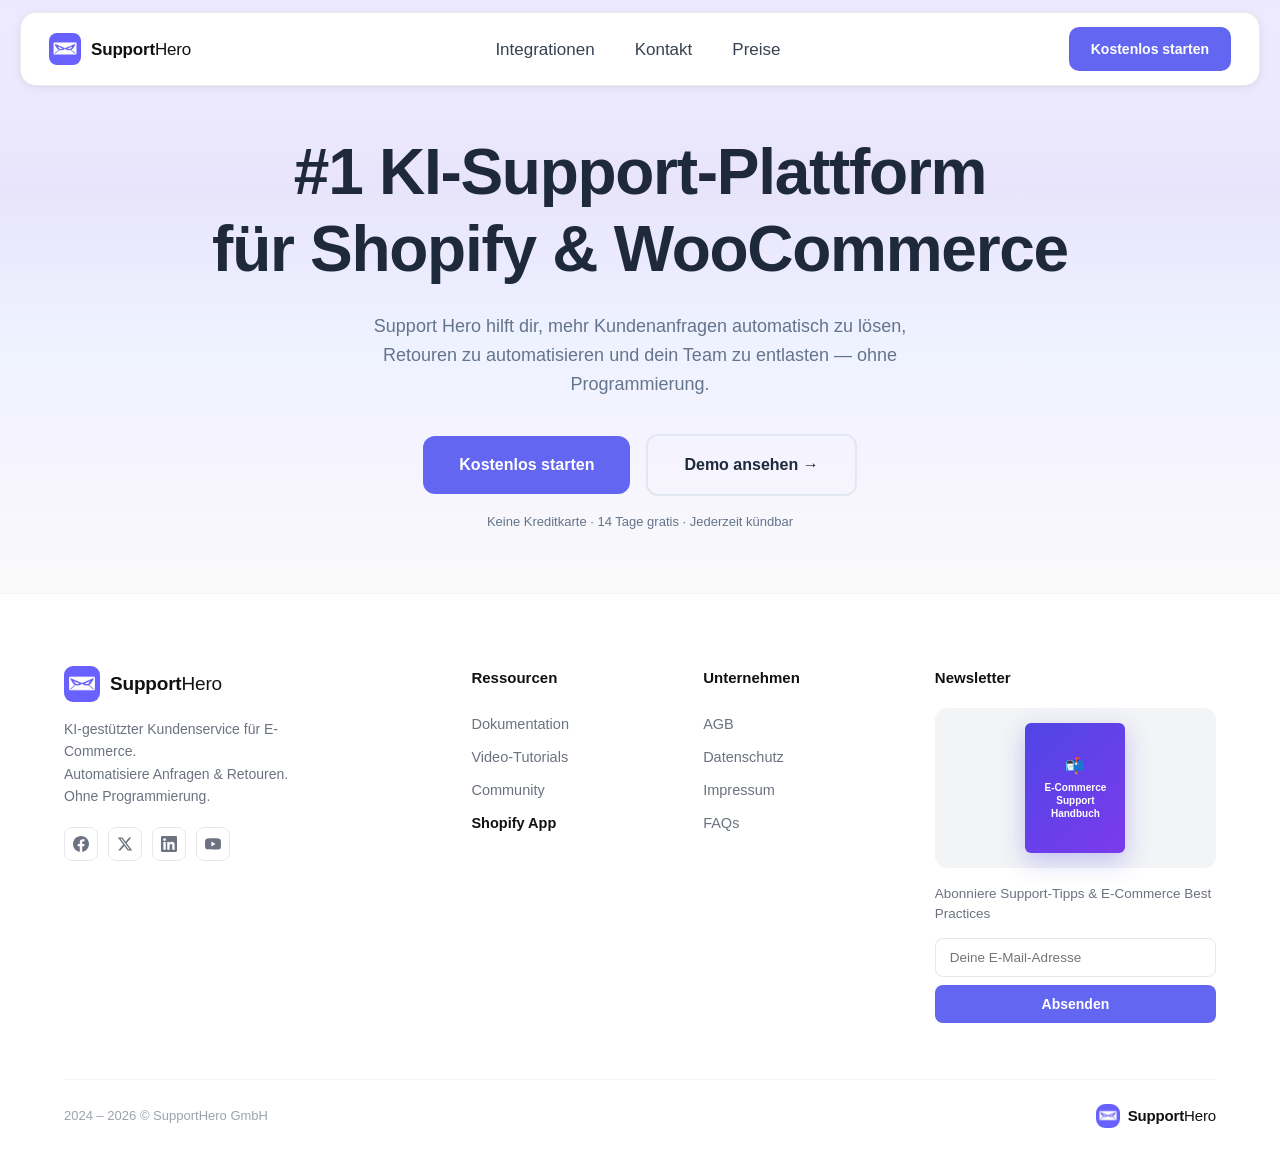
==== commit 4ca57726: "Add integrations, kontakt, preise pages + update hero - integrations.html: 20 integrations with real" ====
--- a/index.html
+++ b/index.html
@@ -3,801 +3,145 @@
 <head>
   <meta charset="UTF-8" />
   <meta name="viewport" content="width=device-width, initial-scale=1.0" />
-  <title>Support Hero — #1 KI-Support-Plattform für E-Commerce</title>
-  <meta name="description" content="Support Hero hilft dir, mehr Kundenanfragen automatisch zu lösen, Retouren zu automatisieren und dein Team zu entlasten. Keine Programmierung erforderlich." />
+  <title>SupportHero — #1 KI-Support-Plattform für Shopify & WooCommerce</title>
   <link rel="stylesheet" href="styles.css" />
 </head>
 <body>
 
-  <!-- ═══ NAV ═══ -->
-  <header class="nav-wrap" id="nav">
-    <nav class="nav container">
-      <a href="#" class="logo">
-        <div class="logo-mark">⚡</div>
-        <span>Support<strong>Hero</strong></span>
-      </a>
-      <ul class="nav-links">
-        <li><a href="#features">Features</a></li>
-        <li><a href="#loesungen">Lösungen</a></li>
-        <li><a href="#vorlagen">Vorlagen</a></li>
-        <li><a href="#integrationen">Integrationen</a></li>
-        <li><a href="#preise">Preise</a></li>
-      </ul>
-      <div class="nav-actions">
-        <a href="#" class="btn-ghost">Anmelden</a>
-        <a href="#" class="btn-primary">Kostenlos starten</a>
+<!-- NAV -->
+<header class="nav-wrapper">
+  <nav class="nav-pill">
+    <a href="#" class="nav-logo">
+      <img src="supporthero.jpeg" alt="SupportHero" class="nav-logo-img" />
+      <span class="nav-logo-text"><strong>Support</strong>Hero</span>
+    </a>
+    <ul class="nav-links">
+      <li><a href="integrations.html">Integrationen</a></li>
+      <li><a href="kontakt.html">Kontakt</a></li>
+      <li><a href="preise.html">Preise</a></li>
+    </ul>
+    <div class="nav-cta">
+      <a href="#" class="btn-primary nav-btn">Kostenlos starten</a>
+    </div>
+  </nav>
+</header>
+
+<!-- HERO -->
+<section class="hero">
+  <div class="hero-inner">
+    <h1 class="hero-title">#1 KI-Support-Plattform<br>für Shopify & WooCommerce</h1>
+    <p class="hero-sub">Support Hero hilft dir, mehr Kundenanfragen automatisch zu lösen,<br>Retouren zu automatisieren und dein Team zu entlasten — ohne Programmierung.</p>
+    <div class="hero-buttons">
+      <a href="#" class="btn-primary btn-lg">Kostenlos starten</a>
+      <a href="#" class="btn-outline btn-lg">Demo ansehen →</a>
+    </div>
+    <p class="hero-hint">Keine Kreditkarte · 14 Tage gratis · Jederzeit kündbar</p>
+
+  </div>
+</section>
+
+<!-- FOOTER -->
+<footer class="footer">
+  <div class="container">
+    <div class="footer-grid">
+
+      <!-- Spalte 1: Logo + Tagline + Social -->
+      <div class="footer-brand">
+        <a href="#" class="footer-logo">
+          <img src="supporthero.jpeg" alt="SupportHero" class="footer-logo-img" />
+          <span class="footer-logo-text"><strong>Support</strong>Hero</span>
+        </a>
+        <p class="footer-tagline">KI-gestützter Kundenservice für E-Commerce.<br>Automatisiere Anfragen &amp; Retouren.<br>Ohne Programmierung.</p>
+        <div class="footer-social">
+          <a href="#" class="footer-social-icon" title="Facebook">
+            <svg width="16" height="16" viewBox="0 0 24 24" fill="currentColor"><path d="M24 12.073c0-6.627-5.373-12-12-12s-12 5.373-12 12c0 5.99 4.388 10.954 10.125 11.854v-8.385H7.078v-3.47h3.047V9.43c0-3.007 1.792-4.669 4.533-4.669 1.312 0 2.686.235 2.686.235v2.953H15.83c-1.491 0-1.956.925-1.956 1.874v2.25h3.328l-.532 3.47h-2.796v8.385C19.612 23.027 24 18.062 24 12.073z"/></svg>
+          </a>
+          <a href="#" class="footer-social-icon" title="X / Twitter">
+            <svg width="16" height="16" viewBox="0 0 24 24" fill="currentColor"><path d="M18.244 2.25h3.308l-7.227 8.26 8.502 11.24H16.17l-5.214-6.817L4.99 21.75H1.68l7.73-8.835L1.254 2.25H8.08l4.713 6.231zm-1.161 17.52h1.833L7.084 4.126H5.117z"/></svg>
+          </a>
+          <a href="#" class="footer-social-icon" title="LinkedIn">
+            <svg width="16" height="16" viewBox="0 0 24 24" fill="currentColor"><path d="M20.447 20.452h-3.554v-5.569c0-1.328-.027-3.037-1.852-3.037-1.853 0-2.136 1.445-2.136 2.939v5.667H9.351V9h3.414v1.561h.046c.477-.9 1.637-1.85 3.37-1.85 3.601 0 4.267 2.37 4.267 5.455v6.286zM5.337 7.433a2.062 2.062 0 0 1-2.063-2.065 2.064 2.064 0 1 1 2.063 2.065zm1.782 13.019H3.555V9h3.564v11.452zM22.225 0H1.771C.792 0 0 .774 0 1.729v20.542C0 23.227.792 24 1.771 24h20.451C23.2 24 24 23.227 24 22.271V1.729C24 .774 23.2 0 22.222 0h.003z"/></svg>
+          </a>
+          <a href="#" class="footer-social-icon" title="YouTube">
+            <svg width="16" height="16" viewBox="0 0 24 24" fill="currentColor"><path d="M23.498 6.186a3.016 3.016 0 0 0-2.122-2.136C19.505 3.545 12 3.545 12 3.545s-7.505 0-9.377.505A3.017 3.017 0 0 0 .502 6.186C0 8.07 0 12 0 12s0 3.93.502 5.814a3.016 3.016 0 0 0 2.122 2.136c1.871.505 9.376.505 9.376.505s7.505 0 9.377-.505a3.015 3.015 0 0 0 2.122-2.136C24 15.93 24 12 24 12s0-3.93-.502-5.814zM9.545 15.568V8.432L15.818 12l-6.273 3.568z"/></svg>
+          </a>
+        </div>
       </div>
-      <button class="hamburger" onclick="toggleMenu()" aria-label="Menü öffnen">
-        <span></span><span></span><span></span>
-      </button>
-    </nav>
-    <div class="mobile-menu" id="mobileMenu">
-      <a href="#features">Features</a>
-      <a href="#loesungen">Lösungen</a>
-      <a href="#vorlagen">Vorlagen</a>
-      <a href="#integrationen">Integrationen</a>
-      <a href="#preise">Preise</a>
-      <a href="#" class="btn-primary mt-8">Kostenlos starten</a>
-    </div>
-  </header>
 
-  <!-- ═══ HERO ═══ -->
-  <section class="hero">
-    <div class="hero-inner container">
-      <div class="hero-text">
-        <a href="#" class="hero-badge">
-          <span class="badge-dot"></span>
-          Neu: KI-Agent 2.0 mit automatischen Retouren →
-        </a>
-        <h1>#1 KI-Support-Plattform für Shopify & WooCommerce</h1>
-        <p class="hero-sub">Support Hero hilft dir, mehr Kundenanfragen automatisch zu lösen, Retouren zu automatisieren und dein Team zu entlasten — ohne Programmierung, ohne Aufwand.</p>
-        <div class="hero-ctas">
-          <a href="#" class="btn-primary btn-lg">Kostenlos starten</a>
-          <a href="#" class="btn-outline-dark btn-lg">Demo ansehen →</a>
-        </div>
-        <p class="hero-meta">Keine Kreditkarte · 14 Tage gratis · Jederzeit kündbar</p>
+      <!-- Spalte 2: Ressourcen -->
+      <div class="footer-col">
+        <div class="footer-col-title">Ressourcen</div>
+        <a href="#">Dokumentation</a>
+        <a href="#">Video-Tutorials</a>
+        <a href="#">Community</a>
+        <a href="#" class="footer-link-bold">Shopify App</a>
       </div>
-      <div class="hero-visual">
-        <div class="product-shot">
-          <div class="ps-header">
-            <div class="ps-dots"><span class="dot r"></span><span class="dot y"></span><span class="dot g"></span></div>
-            <div class="ps-url">app.supporthero.co/inbox</div>
-          </div>
-          <div class="ps-body">
-            <div class="ps-sidebar">
-              <div class="ps-logo-mini">⚡ SH</div>
-              <div class="ps-nav-items">
-                <div class="ps-nav active" title="Posteingang">📬</div>
-                <div class="ps-nav" title="KI-Agent">🤖</div>
-                <div class="ps-nav" title="Retouren">↩️</div>
-                <div class="ps-nav" title="Analytics">📊</div>
-              </div>
-            </div>
-            <div class="ps-main">
-              <div class="ps-toolbar">
-                <span class="ps-title">Posteingang</span>
-                <div class="ps-chips">
-                  <span class="chip active">Offen (12)</span>
-                  <span class="chip">In Bearbeitung (3)</span>
-                  <span class="chip">Gelöst (47)</span>
-                </div>
-              </div>
-              <div class="ps-tickets">
-                <div class="ps-ticket">
-                  <div class="ps-av" style="background:#6366F1">MK</div>
-                  <div class="ps-info">
-                    <div class="ps-name">Maria K. <span class="ps-ch wa">WhatsApp</span></div>
-                    <div class="ps-msg">Wo ist meine Bestellung #4821?</div>
-                  </div>
-                  <div class="ps-ai-tag">KI ✓</div>
-                </div>
-                <div class="ps-ticket">
-                  <div class="ps-av" style="background:#10B981">TS</div>
-                  <div class="ps-info">
-                    <div class="ps-name">Thomas S. <span class="ps-ch em">E-Mail</span></div>
-                    <div class="ps-msg">Retourenantrag für Bestellung #3902</div>
-                  </div>
-                  <div class="ps-ai-tag">Retoure ✓</div>
-                </div>
-                <div class="ps-ticket">
-                  <div class="ps-av" style="background:#F59E0B">LB</div>
-                  <div class="ps-info">
-                    <div class="ps-name">Lisa B. <span class="ps-ch wa">WhatsApp</span></div>
-                    <div class="ps-msg">Kann ich die Größe tauschen?</div>
-                  </div>
-                  <div class="ps-ai-tag">KI ✓</div>
-                </div>
-                <div class="ps-ticket">
-                  <div class="ps-av" style="background:#E11D48">JM</div>
-                  <div class="ps-info">
-                    <div class="ps-name">Jan M. <span class="ps-ch ig">Instagram</span></div>
-                    <div class="ps-msg">Artikel nie angekommen, bitte helfen!</div>
-                  </div>
-                  <div class="ps-ai-tag" style="background:#FEF2F2;color:#DC2626">Eskaliert</div>
-                </div>
+
+      <!-- Spalte 3: Unternehmen -->
+      <div class="footer-col">
+        <div class="footer-col-title">Unternehmen</div>
+        <a href="#">AGB</a>
+        <a href="#">Datenschutz</a>
+        <a href="#">Impressum</a>
+        <a href="#">FAQs</a>
+      </div>
+
+      <!-- Spalte 4: Newsletter -->
+      <div class="footer-col footer-newsletter-col">
+        <div class="footer-col-title">Newsletter</div>
+        <div class="footer-newsletter-img">
+          <div class="footer-guide-card">
+            <div class="footer-guide-cover">
+              <div style="font-size:10px;font-weight:700;color:#fff;text-align:center;line-height:1.3">
+                <div style="font-size:16px;margin-bottom:4px">📬</div>
+                <div>E-Commerce</div>
+                <div>Support</div>
+                <div>Handbuch</div>
               </div>
             </div>
           </div>
         </div>
-      </div>
-    </div>
-    <div class="hero-wave">
-      <svg viewBox="0 0 1440 80" fill="none" xmlns="http://www.w3.org/2000/svg">
-        <path d="M0 80L1440 80L1440 20C1200 70 960 0 720 40C480 80 240 10 0 40L0 80Z" fill="white"/>
-      </svg>
-    </div>
-  </section>
-
-  <!-- ═══ LOGOS ═══ -->
-  <section class="logos-strip">
-    <div class="container">
-      <p class="logos-label">Vertraut von über 500+ E-Commerce-Shops</p>
-      <div class="logos-row">
-        <div class="logo-item">Shopify</div>
-        <div class="logo-item">WooCommerce</div>
-        <div class="logo-item">Shopware</div>
-        <div class="logo-item">Magento</div>
-        <div class="logo-item">BigCommerce</div>
-        <div class="logo-item">Amazon</div>
-        <div class="logo-item">Wix</div>
-      </div>
-    </div>
-  </section>
-
-  <!-- ═══ BUILD & AUTOMATE (3 Columns) ═══ -->
-  <section class="three-col-section" id="features">
-    <div class="container">
-      <div class="section-eyebrow">Features</div>
-      <h2 class="section-h2">Alles was dein Support braucht</h2>
-      <p class="section-sub">Von der ersten Kundenanfrage bis zur abgeschlossenen Retoure — Support Hero übernimmt den Rest.</p>
-      <div class="three-cols">
-        <div class="three-col-card">
-          <div class="tcol-icon" style="background:#EEF2FF">🤖</div>
-          <h3>Ansprechendes KI-Design</h3>
-          <p>Dein KI-Agent antwortet im Stil deiner Marke — präzise, konsistent und rund um die Uhr verfügbar.</p>
-        </div>
-        <div class="three-col-card">
-          <div class="tcol-icon" style="background:#F0FDF4">⚡</div>
-          <h3>Konversions-optimierter Support</h3>
-          <p>Schnelle Antworten steigern Vertrauen und senken Abbruchquoten — direkt messbar in deinem Dashboard.</p>
-        </div>
-        <div class="three-col-card">
-          <div class="tcol-icon" style="background:#FFF7ED">🎨</div>
-          <h3>Vollständige Anpassbarkeit</h3>
-          <p>Passe Ton, Sprache, Eskalationsregeln und Workflows genau an dein Business an — ohne Code.</p>
+        <p class="footer-newsletter-label">Abonniere Support-Tipps &amp; E-Commerce Best Practices</p>
+        <div class="footer-newsletter-form">
+          <input type="email" placeholder="Deine E-Mail-Adresse" />
+          <button class="footer-submit-btn">Absenden</button>
         </div>
       </div>
+
     </div>
-  </section>
 
-  <!-- ═══ SUPPORT FUNNEL (text + visual) ═══ -->
-  <section class="highlight-section bg-soft" id="loesungen">
-    <div class="container">
-      <div class="hl-inner reverse">
-        <div class="hl-text">
-          <div class="section-eyebrow">Automatisierung</div>
-          <h2>Richte einen Support-Funnel ein, der Anfragen löst & Kunden begeistert</h2>
-          <p>Support Hero gibt dir die Werkzeuge, um jeden Touchpoint deines Kundenservice zu automatisieren und zu optimieren — von der ersten Anfrage bis zur Rückerstattung.</p>
-          <div class="metric-pills">
-            <div class="metric-pill"><strong>Bis zu 87%</strong> Auto-Lösungsrate</div>
-            <div class="metric-pill"><strong>3.2×</strong> schnellere Antwortzeit</div>
-          </div>
-          <ul class="feature-check-list">
-            <li>KI-gestützte Erstantwort in Sekunden</li>
-            <li>Automatische Retourenabwicklung</li>
-            <li>Post-Kauf Support & Upsell-Flows</li>
-            <li>Dynamische Eskalationsregeln</li>
-            <li>A/B-Testing für Antwortvorlagen</li>
-            <li>Conversion Analytics</li>
-          </ul>
-        </div>
-        <div class="hl-visual">
-          <div class="funnel-visual">
-            <div class="funnel-step">
-              <div class="fstep-num">1</div>
-              <div class="fstep-body">
-                <div class="fstep-title">Kundenanfrage eingeht</div>
-                <div class="fstep-sub">WhatsApp · E-Mail · Instagram · Facebook</div>
-              </div>
-              <div class="fstep-icon">📩</div>
-            </div>
-            <div class="funnel-arrow">↓</div>
-            <div class="funnel-step accent">
-              <div class="fstep-num accent">2</div>
-              <div class="fstep-body">
-                <div class="fstep-title">KI analysiert & antwortet</div>
-                <div class="fstep-sub">87% aller Fälle automatisch gelöst</div>
-              </div>
-              <div class="fstep-icon">🤖</div>
-            </div>
-            <div class="funnel-arrow">↓</div>
-            <div class="funnel-step">
-              <div class="fstep-num">3</div>
-              <div class="fstep-body">
-                <div class="fstep-title">Eskalation bei Bedarf</div>
-                <div class="fstep-sub">Nur komplexe Fälle ans Team</div>
-              </div>
-              <div class="fstep-icon">👤</div>
-            </div>
-            <div class="funnel-arrow">↓</div>
-            <div class="funnel-step success">
-              <div class="fstep-num success">4</div>
-              <div class="fstep-body">
-                <div class="fstep-title">Kunde zufrieden ✓</div>
-                <div class="fstep-sub">CSAT 4.9 ★ im Schnitt</div>
-              </div>
-              <div class="fstep-icon">🎉</div>
-            </div>
-          </div>
-        </div>
-      </div>
+    <!-- Bottom Bar -->
+    <div class="footer-bottom">
+      <span class="footer-copy">2024 – 2026 © SupportHero GmbH</span>
+      <a href="#" class="footer-bottom-logo">
+        <img src="supporthero.jpeg" alt="SupportHero" class="footer-logo-img" style="width:24px;height:24px" />
+        <span class="footer-logo-text" style="font-size:15px"><strong>Support</strong>Hero</span>
+      </a>
     </div>
-  </section>
+  </div>
+</footer>
 
-  <!-- ═══ KI FEATURES (3 Cards) ═══ -->
-  <section class="ai-section">
-    <div class="container">
-      <div class="section-eyebrow">KI-Features</div>
-      <h2 class="section-h2">KI-Power für deinen Kundenservice</h2>
-      <p class="section-sub">Support Hero nutzt modernste KI, um deinen Support auf das nächste Level zu heben.</p>
-      <div class="ai-cards">
-        <div class="ai-card">
-          <div class="ai-card-top">
-            <div class="ai-icon">🧠</div>
-            <div class="ai-label">KI Wissensbasis</div>
-          </div>
-          <h3>Websites, PDFs & FAQs als KI-Wissen</h3>
-          <p>Lade deine Inhalte hoch — Support Hero lernt daraus und gibt deinen Kunden präzise Antworten.</p>
-          <div class="ai-tag">Verfügbar jetzt</div>
-        </div>
-        <div class="ai-card featured">
-          <div class="ai-card-top">
-            <div class="ai-icon">✍️</div>
-            <div class="ai-label">KI Antwort-Generator</div>
-          </div>
-          <h3>Automatische Antworten in deiner Markensprache</h3>
-          <p>Der KI-Agent antwortet in deinem Ton, deiner Sprache und auf Basis deiner Richtlinien — ohne manuellen Aufwand.</p>
-          <div class="ai-tag">Verfügbar jetzt</div>
-        </div>
-        <div class="ai-card">
-          <div class="ai-card-top">
-            <div class="ai-icon">🔮</div>
-            <div class="ai-label">KI Optimierungs-Coach</div>
-          </div>
-          <h3>Verbessere deinen Support automatisch</h3>
-          <p>Support Hero analysiert Schwachstellen und schlägt konkrete Optimierungen für deinen KI-Agenten vor.</p>
-          <div class="ai-tag coming">Demnächst</div>
-        </div>
-      </div>
-    </div>
-  </section>
+<script>
+  const observer = new IntersectionObserver(entries => {
+    entries.forEach(e => { if (e.isIntersecting) { e.target.classList.add('visible'); } });
+  }, { threshold: 0.1 });
+  document.querySelectorAll('.fade-up').forEach(el => observer.observe(el));
 
-  <!-- ═══ DASHBOARD (visual + text) ═══ -->
-  <section class="highlight-section">
-    <div class="container">
-      <div class="hl-inner">
-        <div class="hl-visual">
-          <div class="dashboard-mock">
-            <div class="dm-header">
-              <span class="dm-title">Analytics Dashboard</span>
-              <span class="dm-period">Letzte 30 Tage</span>
-            </div>
-            <div class="dm-stats">
-              <div class="dm-stat">
-                <div class="dm-num">1.820</div>
-                <div class="dm-label">Anfragen gesamt</div>
-                <div class="dm-trend up">↑ 12%</div>
-              </div>
-              <div class="dm-stat">
-                <div class="dm-num">87%</div>
-                <div class="dm-label">KI-Lösungsrate</div>
-                <div class="dm-trend up">↑ 4%</div>
-              </div>
-              <div class="dm-stat">
-                <div class="dm-num">1,4 Min</div>
-                <div class="dm-label">Ø Erstantwort</div>
-                <div class="dm-trend up">↓ 61%</div>
-              </div>
-            </div>
-            <div class="dm-chart">
-              <div class="dm-bar-wrap">
-                <div class="dm-bar" style="height:40%"></div>
-                <div class="dm-bar" style="height:60%"></div>
-                <div class="dm-bar" style="height:45%"></div>
-                <div class="dm-bar" style="height:80%"></div>
-                <div class="dm-bar" style="height:65%"></div>
-                <div class="dm-bar accent" style="height:90%"></div>
-                <div class="dm-bar accent" style="height:75%"></div>
-              </div>
-              <div class="dm-chart-label">Gelöste Tickets pro Woche</div>
-            </div>
-          </div>
-        </div>
-        <div class="hl-text">
-          <div class="section-eyebrow">Dashboard</div>
-          <h2>Einfach zu bedienen, mächtig genug für dein Team</h2>
-          <p>Das Support Hero Dashboard gibt dir und deinem Team einen sofortigen Überblick über alle wichtigen Kennzahlen — ohne Daten-Jonglage.</p>
-          <ul class="feature-check-list">
-            <li>Echtzeit-KPIs & Trendanzeigen</li>
-            <li>Team-Performance pro Agent</li>
-            <li>Kanal-Übersicht auf einen Blick</li>
-            <li>Exportierbare Berichte (CSV, PDF)</li>
-          </ul>
-          <a href="#" class="btn-primary" style="margin-top:28px;display:inline-flex">Dashboard ausprobieren →</a>
-        </div>
-      </div>
-    </div>
-  </section>
-
-  <!-- ═══ SUPPORT ELEMENTS (Grid) ═══ -->
-  <section class="elements-section bg-soft">
-    <div class="container">
-      <div class="section-eyebrow">Support-Bausteine</div>
-      <h2 class="section-h2">CX-optimierte Elemente für jeden Use Case</h2>
-      <p class="section-sub">Fertige Bausteine, die deinen Support sofort produktiver machen.</p>
-      <div class="elements-grid">
-        <div class="el-card">
-          <div class="el-icon">⏱️</div>
-          <div class="el-name">SLA-Warnungen</div>
-          <div class="el-desc">Verpasse nie wieder eine Antwortfrist</div>
-        </div>
-        <div class="el-card">
-          <div class="el-icon">🏷️</div>
-          <div class="el-name">Ticket-Tags</div>
-          <div class="el-desc">Kategorisiere und filtere automatisch</div>
-        </div>
-        <div class="el-card">
-          <div class="el-icon">🔀</div>
-          <div class="el-name">Auto-Routing</div>
-          <div class="el-desc">Tickets direkt an den richtigen Agenten</div>
-        </div>
-        <div class="el-card">
-          <div class="el-icon">📋</div>
-          <div class="el-name">Antwortvorlagen</div>
-          <div class="el-desc">Schnellantworten für häufige Fragen</div>
-        </div>
-        <div class="el-card">
-          <div class="el-icon">↩️</div>
-          <div class="el-name">Retourenportal</div>
-          <div class="el-desc">Self-Service für deine Kunden</div>
-        </div>
-        <div class="el-card">
-          <div class="el-icon">📊</div>
-          <div class="el-name">CSAT-Umfragen</div>
-          <div class="el-desc">Automatisch nach jeder Lösung</div>
-        </div>
-        <div class="el-card">
-          <div class="el-icon">🔔</div>
-          <div class="el-name">Eskalations-Flows</div>
-          <div class="el-desc">Kein Ticket fällt durch die Raster</div>
-        </div>
-        <div class="el-card">
-          <div class="el-icon">📦</div>
-          <div class="el-name">Bestellstatus-Tracking</div>
-          <div class="el-desc">Direkte Shop-Anbindung</div>
-        </div>
-      </div>
-    </div>
-  </section>
-
-  <!-- ═══ OMNICHANNEL (Mobile Design equivalent) ═══ -->
-  <section class="highlight-section">
-    <div class="container">
-      <div class="hl-inner reverse">
-        <div class="hl-text">
-          <div class="section-eyebrow">Omnichannel</div>
-          <h2>Alle Kanäle. Eine Inbox. Null Chaos.</h2>
-          <p>Egal ob deine Kunden per WhatsApp, E-Mail, Instagram oder Facebook schreiben — Support Hero bündelt alles in einem einzigen, übersichtlichen Posteingang.</p>
-          <ul class="feature-check-list">
-            <li>WhatsApp Business API</li>
-            <li>E-Mail (Gmail, Outlook, SMTP)</li>
-            <li>Instagram Direct Messages</li>
-            <li>Facebook Messenger</li>
-            <li>Live-Chat Widget für deinen Shop</li>
-            <li>Kanäle kanalübergreifend verknüpfen</li>
-          </ul>
-        </div>
-        <div class="hl-visual">
-          <div class="channels-visual">
-            <div class="ch-center">
-              <div class="ch-hub">⚡</div>
-              <div class="ch-label">Support Hero</div>
-            </div>
-            <div class="ch-items">
-              <div class="ch-item" style="--c:#25D366">💬 WhatsApp</div>
-              <div class="ch-item" style="--c:#EA4335">📧 Gmail</div>
-              <div class="ch-item" style="--c:#E1306C">📸 Instagram</div>
-              <div class="ch-item" style="--c:#1877F2">📘 Facebook</div>
-              <div class="ch-item" style="--c:#6366F1">💬 Live-Chat</div>
-              <div class="ch-item" style="--c:#0369A1">📧 Outlook</div>
-            </div>
-          </div>
-        </div>
-      </div>
-    </div>
-  </section>
-
-  <!-- ═══ SPEED / PERFORMANCE ═══ -->
-  <section class="perf-section bg-soft">
-    <div class="container">
-      <div class="section-eyebrow">Performance</div>
-      <h2 class="section-h2">Blitzschnell. Immer verfügbar.</h2>
-      <p class="section-sub">Support Hero ist auf Geschwindigkeit und Zuverlässigkeit ausgelegt — damit dein Kundenservice nie schläft.</p>
-      <div class="perf-grid">
-        <div class="perf-card">
-          <div class="perf-icon">⚡</div>
-          <h3>Antwort in &lt; 3 Sek.</h3>
-          <p>Der KI-Agent antwortet schneller als jeder menschliche Agent — messbar und konstant.</p>
-        </div>
-        <div class="perf-card">
-          <div class="perf-icon">🔒</div>
-          <h3>DSGVO-konform</h3>
-          <p>Alle Daten verarbeitet in der EU. ISO 27001 zertifiziert. Vollständige Datenschutz-Compliance.</p>
-        </div>
-        <div class="perf-card">
-          <div class="perf-icon">🌐</div>
-          <h3>99.9% Uptime SLA</h3>
-          <p>Garantierte Verfügbarkeit mit globalem CDN und automatischem Failover.</p>
-        </div>
-        <div class="perf-card">
-          <div class="perf-icon">🔌</div>
-          <h3>API & Webhooks</h3>
-          <p>Support Hero ist der einzige KI-Support, der vollständig in deinen bestehenden Tech-Stack integrierbar ist — via REST API & Webhooks.</p>
-        </div>
-      </div>
-    </div>
-  </section>
-
-  <!-- ═══ TEMPLATES / VORLAGEN ═══ -->
-  <section class="templates-section" id="vorlagen">
-    <div class="container">
-      <div class="section-eyebrow">Vorlagen</div>
-      <h2 class="section-h2">100+ Antwortvorlagen & Support-Flows</h2>
-      <p class="section-sub">Wähle eine Vorlage aus, passe sie an dein Business an und starte sofort — ohne Setup-Aufwand.</p>
-      <div class="templates-grid">
-        <div class="tpl-card">
-          <div class="tpl-preview" style="background: linear-gradient(135deg,#EEF2FF,#C7D2FE)">
-            <div class="tpl-mock-line" style="width:70%"></div>
-            <div class="tpl-mock-line" style="width:50%"></div>
-            <div class="tpl-mock-line" style="width:85%"></div>
-          </div>
-          <div class="tpl-info">
-            <div class="tpl-name">Bestellstatus-Antwort</div>
-            <div class="tpl-cat">Versand & Tracking</div>
-          </div>
-        </div>
-        <div class="tpl-card">
-          <div class="tpl-preview" style="background: linear-gradient(135deg,#F0FDF4,#A7F3D0)">
-            <div class="tpl-mock-line" style="width:60%"></div>
-            <div class="tpl-mock-line" style="width:80%"></div>
-            <div class="tpl-mock-line" style="width:45%"></div>
-          </div>
-          <div class="tpl-info">
-            <div class="tpl-name">Retoure einleiten</div>
-            <div class="tpl-cat">Retourenmanagement</div>
-          </div>
-        </div>
-        <div class="tpl-card">
-          <div class="tpl-preview" style="background: linear-gradient(135deg,#FFF7ED,#FDE68A)">
-            <div class="tpl-mock-line" style="width:75%"></div>
-            <div class="tpl-mock-line" style="width:55%"></div>
-            <div class="tpl-mock-line" style="width:90%"></div>
-          </div>
-          <div class="tpl-info">
-            <div class="tpl-name">Reklamation annehmen</div>
-            <div class="tpl-cat">Beschwerdemanagement</div>
-          </div>
-        </div>
-        <div class="tpl-card">
-          <div class="tpl-preview" style="background: linear-gradient(135deg,#F0F9FF,#BAE6FD)">
-            <div class="tpl-mock-line" style="width:65%"></div>
-            <div class="tpl-mock-line" style="width:80%"></div>
-            <div class="tpl-mock-line" style="width:40%"></div>
-          </div>
-          <div class="tpl-info">
-            <div class="tpl-name">Größentausch-Flow</div>
-            <div class="tpl-cat">Umtausch & Varianten</div>
-          </div>
-        </div>
-        <div class="tpl-card">
-          <div class="tpl-preview" style="background: linear-gradient(135deg,#FFF1F2,#FECACA)">
-            <div class="tpl-mock-line" style="width:55%"></div>
-            <div class="tpl-mock-line" style="width:75%"></div>
-            <div class="tpl-mock-line" style="width:60%"></div>
-          </div>
-          <div class="tpl-info">
-            <div class="tpl-name">Stornierung abwickeln</div>
-            <div class="tpl-cat">Bestellverwaltung</div>
-          </div>
-        </div>
-        <div class="tpl-card tpl-cta">
-          <div class="tpl-more-icon">+</div>
-          <div class="tpl-more-text">95+ weitere Vorlagen</div>
-          <a href="#" class="btn-primary" style="margin-top:12px">Alle ansehen</a>
-        </div>
-      </div>
-    </div>
-  </section>
-
-  <!-- ═══ TESTIMONIALS ═══ -->
-  <section class="testimonials-section bg-soft">
-    <div class="container">
-      <div class="section-eyebrow">Kundenstimmen</div>
-      <h2 class="section-h2">500+ Shops können nicht irren</h2>
-      <div class="testimonials-grid">
-        <div class="t-card">
-          <div class="t-stars">★★★★★</div>
-          <p>"Sehr einfach einzurichten, erstklassiger Kundensupport vom Support Hero Team. In 2 Stunden war alles live."</p>
-          <div class="t-author">
-            <div class="t-av" style="background:#6366F1">HK</div>
-            <div><div class="t-name">Hannah K.</div><div class="t-shop">Hituttikids</div></div>
-          </div>
-        </div>
-        <div class="t-card">
-          <div class="t-stars">★★★★★</div>
-          <p>"12% Anstieg unserer Wiederbestellrate seit wir mit Support Hero automatisiert antworten. Kunden sind schneller zufrieden."</p>
-          <div class="t-author">
-            <div class="t-av" style="background:#10B981">CC</div>
-            <div><div class="t-name">Chris C.</div><div class="t-shop">Coockiechips Shop</div></div>
-          </div>
-        </div>
-        <div class="t-card">
-          <div class="t-stars">★★★★★</div>
-          <p>"Tolle Vorlagen, großartiges Preis-Leistungs-Verhältnis. Wir haben unseren Support-Aufwand um 60% reduziert."</p>
-          <div class="t-author">
-            <div class="t-av" style="background:#F59E0B">HY</div>
-            <div><div class="t-name">Hystar Team</div><div class="t-shop">Hystar Sports</div></div>
-          </div>
-        </div>
-        <div class="t-card">
-          <div class="t-stars">★★★★★</div>
-          <p>"Ermöglicht unserer kleinen Team, professionellen Support zu bieten — ohne technische Kenntnisse. Genial."</p>
-          <div class="t-author">
-            <div class="t-av" style="background:#E11D48">MA</div>
-            <div><div class="t-name">Marina A.</div><div class="t-shop">An Act of Dog</div></div>
-          </div>
-        </div>
-        <div class="t-card">
-          <div class="t-stars">★★★★★</div>
-          <p>"Professionelle Anpassung der Antworten — Support Hero erzählt unsere Markengeschichte, auch im Support."</p>
-          <div class="t-author">
-            <div class="t-av" style="background:#0369A1">BC</div>
-            <div><div class="t-name">Bluecooler Team</div><div class="t-shop">Bluecooler GmbH</div></div>
-          </div>
-        </div>
-        <div class="t-card">
-          <div class="t-stars">★★★★★</div>
-          <p>"Benutzerfreundliche Oberfläche, schneller Support vom Team selbst. Wir hätten früher wechseln sollen."</p>
-          <div class="t-author">
-            <div class="t-av" style="background:#7C3AED">IM</div>
-            <div><div class="t-name">Imalent Store</div><div class="t-shop">Imalent DE</div></div>
-          </div>
-        </div>
-      </div>
-    </div>
-  </section>
-
-  <!-- ═══ CASE STUDY ═══ -->
-  <section class="case-study-section">
-    <div class="container">
-      <div class="cs-inner">
-        <div class="cs-text">
-          <div class="cs-tag">Case Study</div>
-          <h2>FashionStore GmbH steigert Kundenzufriedenheit um 212% in 3 Monaten mit Support Hero</h2>
-          <p>Anna und Marcus Krause betreiben einen der wachstumsstärksten Mode-Shops in Deutschland. Bevor sie Support Hero nutzten, war ihr Team von Anfragen überwältigt — besonders nach der Sale-Saison.</p>
-          <blockquote>"Wir haben in 3 Monaten mehr Tickets gelöst als vorher in einem ganzen Jahr — und das mit demselben Team."</blockquote>
-          <div class="cs-authors">
-            <div class="cs-av">AK</div>
-            <div>
-              <div class="cs-aname">Anna Krause</div>
-              <div class="cs-arole">Head of CX, FashionStore GmbH</div>
-            </div>
-          </div>
-          <a href="#" class="btn-primary" style="margin-top:24px;display:inline-flex">Case Study lesen →</a>
-        </div>
-        <div class="cs-stats">
-          <div class="cs-stat">
-            <div class="cs-big">212%</div>
-            <div class="cs-slabel">mehr gelöste Tickets in 3 Monaten</div>
-          </div>
-          <div class="cs-stat">
-            <div class="cs-big">87%</div>
-            <div class="cs-slabel">KI-Lösungsrate ohne menschlichen Eingriff</div>
-          </div>
-          <div class="cs-stat">
-            <div class="cs-big">4.9 ★</div>
-            <div class="cs-slabel">Durchschnittliche Kundenbewertung</div>
-          </div>
-        </div>
-      </div>
-    </div>
-  </section>
-
-  <!-- ═══ COMPARISON ═══ -->
-  <section class="comparison-section bg-soft">
-    <div class="container">
-      <div class="section-eyebrow">Vergleich</div>
-      <h2 class="section-h2">Support Hero vs. klassischer Helpdesk</h2>
-      <p class="section-sub">Warum immer mehr Shops auf Support Hero umsteigen.</p>
-      <div class="comparison-table">
-        <div class="ct-header">
-          <div class="ct-col label"></div>
-          <div class="ct-col sh">⚡ Support Hero</div>
-          <div class="ct-col other">Klassischer Helpdesk</div>
-        </div>
-        <div class="ct-row">
-          <div class="ct-col label">KI-Automatisierung</div>
-          <div class="ct-col sh"><span class="ct-good">Nativ integriert</span></div>
-          <div class="ct-col other"><span class="ct-bad">Teures Add-on</span></div>
-        </div>
-        <div class="ct-row">
-          <div class="ct-col label">Retourenmanagement</div>
-          <div class="ct-col sh"><span class="ct-good">Vollständig integriert</span></div>
-          <div class="ct-col other"><span class="ct-bad">Separat buchen</span></div>
-        </div>
-        <div class="ct-row">
-          <div class="ct-col label">Setup-Zeit</div>
-          <div class="ct-col sh"><span class="ct-good">Unter 1 Stunde</span></div>
-          <div class="ct-col other"><span class="ct-bad">Wochen</span></div>
-        </div>
-        <div class="ct-row">
-          <div class="ct-col label">Ressourcen</div>
-          <div class="ct-col sh"><span class="ct-good">Kein IT nötig</span></div>
-          <div class="ct-col other"><span class="ct-bad">IT-Abteilung erforderlich</span></div>
-        </div>
-        <div class="ct-row">
-          <div class="ct-col label">Shopify/WooCommerce</div>
-          <div class="ct-col sh"><span class="ct-good">Native Integration</span></div>
-          <div class="ct-col other"><span class="ct-bad">Manuelle Konfiguration</span></div>
-        </div>
-        <div class="ct-row">
-          <div class="ct-col label">Preis</div>
-          <div class="ct-col sh"><span class="ct-good">Ab €0 / Monat</span></div>
-          <div class="ct-col other"><span class="ct-bad">Ab €150 / Monat</span></div>
-        </div>
-      </div>
-    </div>
-  </section>
-
-  <!-- ═══ INTEGRATIONS ═══ -->
-  <section class="integrations-section" id="integrationen">
-    <div class="container">
-      <div class="section-eyebrow">Integrationen</div>
-      <h2 class="section-h2">100+ Integrationen für deinen Stack</h2>
-      <p class="section-sub">Support Hero verbindet sich nahtlos mit deinen bestehenden Tools — ohne technisches Setup.</p>
-      <div class="int-grid">
-        <div class="int-card"><div class="int-emoji">💬</div><div class="int-name">WhatsApp</div></div>
-        <div class="int-card"><div class="int-emoji">📧</div><div class="int-name">Gmail</div></div>
-        <div class="int-card"><div class="int-emoji">🛍️</div><div class="int-name">Shopify</div></div>
-        <div class="int-card"><div class="int-emoji">🛒</div><div class="int-name">WooCommerce</div></div>
-        <div class="int-card"><div class="int-emoji">📦</div><div class="int-name">DHL</div></div>
-        <div class="int-card"><div class="int-emoji">💳</div><div class="int-name">Stripe</div></div>
-        <div class="int-card"><div class="int-emoji">📸</div><div class="int-name">Instagram</div></div>
-        <div class="int-card"><div class="int-emoji">📘</div><div class="int-name">Facebook</div></div>
-        <div class="int-card"><div class="int-emoji">🏪</div><div class="int-name">Amazon</div></div>
-        <div class="int-card"><div class="int-emoji">💰</div><div class="int-name">PayPal</div></div>
-        <div class="int-card"><div class="int-emoji">🎁</div><div class="int-name">Klarna</div></div>
-        <div class="int-card"><div class="int-emoji">⚙️</div><div class="int-name">Zapier</div></div>
-        <div class="int-card"><div class="int-emoji">📮</div><div class="int-name">Outlook</div></div>
-        <div class="int-card"><div class="int-emoji">🚚</div><div class="int-name">UPS</div></div>
-        <div class="int-card"><div class="int-emoji">📦</div><div class="int-name">Hermes</div></div>
-        <div class="int-card int-more"><div class="int-emoji">+</div><div class="int-name">85 weitere</div></div>
-      </div>
-    </div>
-  </section>
-
-  <!-- ═══ DUAL CTA (wie gempages "Start selling") ═══ -->
-  <section class="dual-cta-section">
-    <div class="container">
-      <div class="dual-cta-grid">
-        <div class="dcta-card left">
-          <div class="dcta-eyebrow">Neu bei Shopify?</div>
-          <h3>Erstelle deinen Shop für 1 €/Monat in den ersten 3 Monaten</h3>
-          <a href="#" class="btn-outline">Shopify Store erstellen →</a>
-        </div>
-        <div class="dcta-card right">
-          <div class="dcta-eyebrow">Bereits im E-Commerce?</div>
-          <h3>Starte Support Hero noch heute — kostenlos, ohne Kreditkarte</h3>
-          <a href="#" class="btn-primary">Support Hero starten →</a>
-        </div>
-      </div>
-    </div>
-  </section>
-
-  <!-- ═══ FOOTER ═══ -->
-  <footer class="footer" id="kontakt">
-    <div class="footer-top container">
-      <div class="footer-brand">
-        <div class="logo footer-logo">
-          <div class="logo-mark">⚡</div>
-          <span>Support<strong>Hero</strong></span>
-        </div>
-        <p>KI-gestützter Kundensupport für moderne E-Commerce-Shops. Automatisiere, optimiere, begeistere.</p>
-        <div class="footer-newsletter">
-          <p class="nl-label">CX-Tipps & Updates per E-Mail</p>
-          <div class="nl-form">
-            <input type="email" placeholder="deine@email.de" />
-            <button class="btn-primary">Abonnieren</button>
-          </div>
-        </div>
-        <div class="footer-socials">
-          <a href="#" aria-label="Twitter">𝕏</a>
-          <a href="#" aria-label="LinkedIn">in</a>
-          <a href="#" aria-label="YouTube">▶</a>
-          <a href="#" aria-label="Instagram">📷</a>
-        </div>
-      </div>
-      <div class="footer-cols">
-        <div class="footer-col">
-          <div class="fc-title">Ressourcen</div>
-          <a href="#">Support Academy</a>
-          <a href="#">YouTube Tutorials</a>
-          <a href="#">Community Forum</a>
-          <a href="#">Blog</a>
-          <a href="#">API Dokumentation</a>
-        </div>
-        <div class="footer-col">
-          <div class="fc-title">Unternehmen</div>
-          <a href="#">Über uns</a>
-          <a href="#">Karriere</a>
-          <a href="#">Presse</a>
-          <a href="#">Datenschutz</a>
-          <a href="#">AGB</a>
-          <a href="#">Impressum</a>
-        </div>
-        <div class="footer-col">
-          <div class="fc-title">Lösungen</div>
-          <a href="#">KI-Agent</a>
-          <a href="#">Unified Inbox</a>
-          <a href="#">Retourenmanagement</a>
-          <a href="#">Analytics</a>
-          <a href="#">Team & Rollen</a>
-        </div>
-        <div class="footer-col">
-          <div class="fc-title">Support</div>
-          <a href="#">Hilfe-Center</a>
-          <a href="#">Kontakt</a>
-          <a href="#">System Status</a>
-          <a href="#">FAQ</a>
-          <a href="#">Promotions</a>
-        </div>
-      </div>
-    </div>
-    <div class="footer-bottom container">
-      <span>2024–2026 © Support Hero. Alle Rechte vorbehalten.</span>
-      <div class="footer-legal">
-        <a href="#">Datenschutz</a>
-        <a href="#">AGB</a>
-        <a href="#">Impressum</a>
-        <a href="#">Cookie-Einstellungen</a>
-      </div>
-    </div>
-  </footer>
-
-  <script>
-    // Mobile Menu
-    function toggleMenu() {
-      document.getElementById('mobileMenu').classList.toggle('open');
-    }
-    // Nav shadow on scroll
-    window.addEventListener('scroll', () => {
-      document.getElementById('nav').classList.toggle('scrolled', window.scrollY > 10);
-    });
-    // Smooth scroll
-    document.querySelectorAll('a[href^="#"]').forEach(a => {
-      a.addEventListener('click', e => {
-        const t = document.querySelector(a.getAttribute('href'));
-        if (t) { e.preventDefault(); t.scrollIntoView({ behavior: 'smooth' }); }
+  // Integration category filter
+  document.querySelectorAll('.int-filter').forEach(btn => {
+    btn.addEventListener('click', () => {
+      document.querySelectorAll('.int-filter').forEach(b => b.classList.remove('active'));
+      btn.classList.add('active');
+      const cat = btn.dataset.cat;
+      document.querySelectorAll('.int-card').forEach(card => {
+        if (cat === 'all' || card.dataset.cat === cat) {
+          card.classList.remove('hidden');
+        } else {
+          card.classList.add('hidden');
+        }
       });
     });
-    // Fade in on scroll
-    const observer = new IntersectionObserver(entries => {
-      entries.forEach(e => { if (e.isIntersecting) { e.target.classList.add('visible'); } });
-    }, { threshold: 0.1 });
-    document.querySelectorAll('.three-col-card, .ai-card, .el-card, .t-card, .perf-card, .tpl-card, .int-card').forEach(el => {
-      el.classList.add('fade-up');
-      observer.observe(el);
-    });
-  </script>
+  });
+</script>
 </body>
 </html>
--- a/styles.css
+++ b/styles.css
@@ -1,706 +1,997 @@
-/* ═══ RESET & BASE ═══ */
+/* ============================================================
+   SUPPORTHERO MARKETING — GemPages-Style
+   ============================================================ */
+
 *, *::before, *::after { box-sizing: border-box; margin: 0; padding: 0; }
-html { scroll-behavior: smooth; }
+
+:root {
+  --accent: #6366F1;
+  --accent-dark: #4F46E5;
+  --accent-light: #EEF2FF;
+  --dark: #0F172A;
+  --text: #1E293B;
+  --muted: #64748B;
+  --border: #E2E8F0;
+  --bg-light: #F8FAFC;
+  --bg-gray: #F1F5F9;
+  --white: #FFFFFF;
+  --green: #10B981;
+  --red: #EF4444;
+  --yellow: #F59E0B;
+  --radius: 16px;
+  --shadow: 0 4px 24px rgba(0,0,0,0.08);
+  --shadow-lg: 0 8px 40px rgba(0,0,0,0.12);
+}
+
+html {
+  scroll-behavior: smooth;
+  background: #EDE9FE;
+}
+
 body {
-  font-family: -apple-system, BlinkMacSystemFont, 'Segoe UI', Roboto, Helvetica, sans-serif;
-  color: #1E293B;
+  font-family: -apple-system, BlinkMacSystemFont, 'Inter', 'Segoe UI', sans-serif;
+  color: var(--text);
+  background: transparent;
+  line-height: 1.6;
+  font-size: 16px;
+  overflow-x: hidden;
+}
+
+/* ---- TYPOGRAPHY ---- */
+h1, h2, h3 { line-height: 1.2; font-weight: 800; letter-spacing: -0.02em; }
+h1 { font-size: clamp(36px, 5vw, 64px); }
+h2 { font-size: clamp(28px, 3.5vw, 48px); }
+h3 { font-size: 20px; font-weight: 700; }
+p { color: var(--muted); }
+a { text-decoration: none; color: inherit; }
+
+.accent { color: var(--accent); }
+.container { max-width: 1200px; margin: 0 auto; padding: 0 24px; }
+
+/* ---- BUTTONS ---- */
+.btn-primary {
+  background: var(--accent);
+  color: #fff;
+  padding: 14px 28px;
+  border-radius: 10px;
+  font-weight: 700;
+  font-size: 15px;
+  border: none;
+  cursor: pointer;
+  transition: background 0.2s, transform 0.15s;
+  display: inline-block;
+  white-space: nowrap;
+}
+.btn-primary:hover { background: var(--accent-dark); transform: translateY(-1px); }
+.btn-primary.btn-lg { padding: 16px 36px; font-size: 16px; border-radius: 12px; }
+
+.btn-outline {
+  background: transparent;
+  color: var(--text);
+  padding: 14px 28px;
+  border-radius: 10px;
+  font-weight: 700;
+  font-size: 15px;
+  border: 2px solid var(--border);
+  cursor: pointer;
+  transition: border-color 0.2s, transform 0.15s;
+  display: inline-block;
+}
+.btn-outline:hover { border-color: var(--accent); color: var(--accent); transform: translateY(-1px); }
+.btn-outline.btn-lg { padding: 16px 36px; font-size: 16px; border-radius: 12px; }
+
+.btn-ghost {
+  color: var(--text);
+  font-weight: 600;
+  font-size: 15px;
+  padding: 10px 18px;
+  border-radius: 8px;
+  transition: background 0.15s;
+}
+.btn-ghost:hover { background: var(--bg-gray); }
+
+.link-explore { color: var(--accent); font-weight: 600; font-size: 14px; }
+.link-explore:hover { text-decoration: underline; }
+
+/* ---- NAV ---- */
+.nav-wrapper {
+  position: sticky;
+  top: 0;
+  z-index: 100;
+  padding: 12px 20px 0;
+  background: linear-gradient(180deg, #EDE9FE 0%, transparent 100%);
+}
+
+.nav-pill {
+  max-width: 1240px;
+  margin: 0 auto;
   background: #fff;
-  line-height: 1.6;
-  -webkit-font-smoothing: antialiased;
-}
-a { text-decoration: none; color: inherit; }
-ul { list-style: none; }
-
-/* ═══ TOKENS ═══ */
-:root {
-  --accent:       #6366F1;
-  --accent-dark:  #4F46E5;
-  --accent-soft:  #EEF2FF;
-  --accent-line:  #C7D2FE;
-  --text:         #1E293B;
-  --text-body:    #334155;
-  --text-muted:   #64748B;
-  --text-faint:   #94A3B8;
-  --line:         rgba(226,232,240,0.8);
-  --line-solid:   #E2E8F0;
-  --surface:      #fff;
-  --soft:         #F8FAFC;
-  --canvas:       #FAFBFC;
-  --dark:         #0F172A;
-  --dark2:        #1E293B;
-}
-
-/* ═══ LAYOUT ═══ */
-.container {
-  max-width: 1200px;
+  border: 1px solid rgba(0,0,0,0.08);
+  border-radius: 16px;
+  padding: 14px 28px;
+  display: flex;
+  align-items: center;
+  gap: 0;
+  box-shadow: 0 2px 12px rgba(0,0,0,0.06), 0 1px 3px rgba(0,0,0,0.04);
+}
+
+.nav-logo {
+  display: flex;
+  align-items: center;
+  gap: 10px;
+  text-decoration: none;
+  flex-shrink: 0;
+  margin-right: 40px;
+}
+
+.nav-logo-img {
+  width: 32px;
+  height: 32px;
+  border-radius: 8px;
+  object-fit: cover;
+}
+
+.nav-logo-text {
+  font-size: 17px;
+  color: #111;
+  letter-spacing: -0.01em;
+}
+
+.nav-logo-text strong {
+  font-weight: 800;
+}
+
+/* keep old logo-icon for footer */
+.logo-icon {
+  width: 28px;
+  height: 28px;
+  background: var(--accent);
+  border-radius: 7px;
+  display: inline-flex;
+  align-items: center;
+  justify-content: center;
+  color: #fff;
+  font-size: 14px;
+  flex-shrink: 0;
+}
+
+.nav-links {
+  display: flex;
+  list-style: none;
+  gap: 0;
+  flex: 1;
+  justify-content: center;
+}
+
+.nav-links a {
+  color: #374151;
+  font-size: 17px;
+  font-weight: 500;
+  padding: 8px 20px;
+  border-radius: 8px;
+  transition: color 0.15s, background 0.15s;
+  display: flex;
+  align-items: center;
+  gap: 3px;
+  white-space: nowrap;
+}
+.nav-links a:hover { color: #111; background: #F3F4F6; }
+
+.nav-arrow {
+  font-size: 10px;
+  color: #9CA3AF;
+  margin-top: 1px;
+}
+
+.nav-cta {
+  display: flex;
+  align-items: center;
+  flex-shrink: 0;
+  margin-left: 24px;
+}
+
+.nav-btn {
+  padding: 11px 22px;
+  font-size: 14px;
+  border-radius: 10px;
+  background: var(--accent);
+  color: #fff;
+  font-weight: 700;
+  transition: background 0.2s, transform 0.15s;
+}
+.nav-btn:hover { background: var(--accent-dark); transform: translateY(-1px); }
+
+/* ---- HERO ---- */
+.hero {
+  background: linear-gradient(180deg, #EDE9FE 0%, #E8E4FB 20%, #EEF2FF 50%, #F5F3FF 70%, #FAFAFA 100%);
+  padding: 48px 24px 0;
+  text-align: center;
+  overflow: hidden;
+}
+
+.hero-inner { max-width: 900px; margin: 0 auto; }
+
+.hero-badge {
+  display: inline-flex;
+  align-items: center;
+  gap: 8px;
+  background: rgba(99,102,241,0.1);
+  color: var(--accent);
+  border: 1px solid rgba(99,102,241,0.2);
+  border-radius: 100px;
+  padding: 8px 20px;
+  font-size: 14px;
+  font-weight: 600;
+  margin-bottom: 32px;
+}
+
+.hero-title {
+  color: var(--text);
+  margin-bottom: 24px;
+}
+
+.hero-sub {
+  font-size: 18px;
+  color: var(--muted);
+  max-width: 600px;
+  margin: 0 auto 36px;
+}
+
+.hero-buttons {
+  display: flex;
+  align-items: center;
+  justify-content: center;
+  gap: 16px;
+  flex-wrap: wrap;
+  margin-bottom: 16px;
+}
+
+.hero-hint {
+  font-size: 13px;
+  color: var(--muted);
+  margin-bottom: 60px;
+}
+
+/* HERO MOCKUP */
+.hero-mockup {
+  max-width: 800px;
   margin: 0 auto;
-  padding: 0 24px;
-}
-.bg-soft { background: var(--soft); }
-
-/* ═══ BUTTONS ═══ */
-.btn-primary {
-  display: inline-flex; align-items: center; justify-content: center;
-  background: var(--accent); color: #fff;
-  padding: 0 22px; height: 40px; border-radius: 8px;
-  font-size: 14px; font-weight: 600; letter-spacing: -0.01em;
-  box-shadow: 0 1px 3px rgba(99,102,241,0.3);
-  transition: background 120ms, box-shadow 120ms;
-  border: none; cursor: pointer;
+  background: #1E293B;
+  border-radius: 16px 16px 0 0;
+  overflow: hidden;
+  box-shadow: 0 -4px 60px rgba(99,102,241,0.15), 0 24px 60px rgba(0,0,0,0.2);
+}
+
+.mockup-bar {
+  background: #0F172A;
+  padding: 10px 16px;
+  display: flex;
+  align-items: center;
+  gap: 6px;
+}
+.mockup-url {
+  font-size: 11px;
+  color: #64748B;
+  margin: 0 auto;
+}
+
+.dot { width: 10px; height: 10px; border-radius: 50%; display: inline-block; flex-shrink: 0; }
+.dot.red { background: #EF4444; }
+.dot.yellow { background: #F59E0B; }
+.dot.green { background: #10B981; }
+
+.mockup-body { display: flex; min-height: 280px; }
+
+.mockup-sidebar {
+  width: 56px;
+  background: #1E293B;
+  padding: 12px 8px;
+  display: flex;
+  flex-direction: column;
+  gap: 8px;
+  align-items: center;
+  border-right: 1px solid #334155;
+}
+.sidebar-logo {
+  width: 32px; height: 32px;
+  background: var(--accent);
+  border-radius: 8px;
+  display: flex; align-items: center; justify-content: center;
+  color: #fff; font-size: 14px;
+  margin-bottom: 8px;
+}
+.sidebar-icon {
+  width: 32px; height: 32px;
+  border-radius: 8px;
+  display: flex; align-items: center; justify-content: center;
+  color: #64748B; font-size: 16px;
+  cursor: pointer;
+}
+.sidebar-icon.active { background: #334155; color: #fff; }
+
+.mockup-content { flex: 1; background: #F8FAFC; padding: 16px; }
+
+.inbox-header { margin-bottom: 12px; }
+.inbox-header strong { font-size: 14px; color: #1E293B; display: block; margin-bottom: 8px; }
+.inbox-tabs { display: flex; gap: 8px; }
+.tab {
+  font-size: 11px;
+  padding: 4px 10px;
+  border-radius: 6px;
+  color: #64748B;
+  background: #E2E8F0;
+}
+.tab.active { background: var(--accent); color: #fff; }
+
+.ticket-row {
+  display: flex;
+  align-items: center;
+  gap: 10px;
+  background: #fff;
+  border-radius: 10px;
+  padding: 10px 12px;
+  margin-bottom: 8px;
+  border: 1px solid #E2E8F0;
+}
+.avatar {
+  width: 32px; height: 32px;
+  border-radius: 50%;
+  display: flex; align-items: center; justify-content: center;
+  color: #fff; font-size: 11px; font-weight: 700;
+  flex-shrink: 0;
+}
+.ticket-info { flex: 1; min-width: 0; }
+.ticket-info strong { font-size: 12px; color: #1E293B; }
+.ticket-preview { font-size: 11px; color: #64748B; white-space: nowrap; overflow: hidden; text-overflow: ellipsis; }
+
+.channel {
+  font-size: 10px;
+  padding: 2px 6px;
+  border-radius: 4px;
+  font-weight: 600;
+  margin-left: 6px;
+}
+.channel.whatsapp { background: #DCFCE7; color: #15803D; }
+.channel.email { background: #FEE2E2; color: #B91C1C; }
+.channel.instagram { background: #FCE7F3; color: #BE185D; }
+
+.badge {
+  font-size: 10px;
+  padding: 3px 8px;
+  border-radius: 6px;
+  font-weight: 700;
+  flex-shrink: 0;
   white-space: nowrap;
 }
-.btn-primary:hover { background: var(--accent-dark); box-shadow: 0 2px 8px rgba(99,102,241,0.4); }
-.btn-primary.btn-lg { height: 50px; padding: 0 32px; font-size: 15px; border-radius: 10px; }
-
-.btn-ghost {
-  display: inline-flex; align-items: center;
-  color: var(--text-body); font-size: 14px; font-weight: 500;
-  padding: 0 14px; height: 38px; border-radius: 7px;
-  transition: background 120ms, color 120ms;
-}
-.btn-ghost:hover { background: var(--soft); color: var(--text); }
-
-.btn-outline {
-  display: inline-flex; align-items: center; justify-content: center;
-  background: rgba(255,255,255,0.08); color: rgba(255,255,255,0.9);
-  padding: 0 22px; height: 50px; border-radius: 10px;
-  font-size: 15px; font-weight: 500;
-  border: 1px solid rgba(255,255,255,0.2);
-  transition: background 120ms, border-color 120ms;
-  cursor: pointer;
-}
-.btn-outline:hover { background: rgba(255,255,255,0.14); border-color: rgba(255,255,255,0.4); }
-
-/* ═══ NAV ═══ */
-.nav-wrap {
-  position: sticky; top: 0; z-index: 200;
-  background: rgba(15,23,42,0.92);
-  backdrop-filter: blur(16px);
-  border-bottom: 1px solid transparent;
-  transition: border-color 200ms, box-shadow 200ms;
-}
-.nav-wrap.scrolled {
-  border-color: rgba(255,255,255,0.08);
-  box-shadow: 0 2px 20px rgba(0,0,0,0.4);
-}
-.nav {
-  display: flex; align-items: center; gap: 0;
-  height: 66px;
-}
-.logo {
-  display: flex; align-items: center; gap: 9px;
-  font-size: 17px; font-weight: 700; color: #fff;
-  flex-shrink: 0; margin-right: 40px;
-}
-.logo strong { color: var(--accent); }
-.logo-mark {
-  width: 32px; height: 32px; background: var(--accent);
-  border-radius: 8px; display: flex; align-items: center;
-  justify-content: center; font-size: 16px;
-}
-.nav-links { display: flex; gap: 2px; flex: 1; }
-.nav-links a {
-  color: rgba(255,255,255,0.7); font-size: 14px; font-weight: 500;
-  padding: 6px 14px; border-radius: 7px;
-  transition: color 120ms, background 120ms;
-}
-.nav-links a:hover { color: #fff; background: rgba(255,255,255,0.07); }
-.nav-actions { display: flex; align-items: center; gap: 8px; }
-.nav-actions .btn-ghost { color: rgba(255,255,255,0.7); }
-.nav-actions .btn-ghost:hover { color: #fff; background: rgba(255,255,255,0.07); }
-
-.hamburger { display: none; flex-direction: column; gap: 5px; background: none; border: none; cursor: pointer; padding: 6px; margin-left: auto; }
-.hamburger span { display: block; width: 22px; height: 2px; background: #fff; border-radius: 2px; }
-.mobile-menu { display: none; flex-direction: column; gap: 2px; padding: 10px 24px 16px; border-top: 1px solid rgba(255,255,255,0.08); background: var(--dark); }
-.mobile-menu.open { display: flex; }
-.mobile-menu a { font-size: 15px; font-weight: 500; color: rgba(255,255,255,0.75); padding: 10px 0; border-bottom: 1px solid rgba(255,255,255,0.06); }
-.mobile-menu a:last-child { border: none; }
-.mt-8 { margin-top: 8px; }
-
-/* ═══ HERO ═══ */
-.hero {
-  background: var(--dark);
-  background-image: radial-gradient(ellipse 80% 60% at 50% -10%, rgba(99,102,241,0.25) 0%, transparent 70%);
-  position: relative; overflow: hidden;
-  padding: 90px 0 0;
-}
-.hero-inner {
-  display: grid; grid-template-columns: 1fr 1fr;
-  gap: 60px; align-items: center;
-  padding-bottom: 60px;
-}
-.hero-text { padding-right: 20px; }
-.hero-badge {
-  display: inline-flex; align-items: center; gap: 8px;
-  background: rgba(99,102,241,0.15); color: #A5B4FC;
-  font-size: 13px; font-weight: 600;
-  padding: 6px 14px; border-radius: 99px;
-  border: 1px solid rgba(99,102,241,0.35);
-  margin-bottom: 28px; cursor: pointer;
-  transition: background 120ms;
-}
-.hero-badge:hover { background: rgba(99,102,241,0.25); }
-.badge-dot { width: 6px; height: 6px; border-radius: 50%; background: #6EE7B7; animation: pulse 2s infinite; }
-@keyframes pulse { 0%,100%{opacity:1}50%{opacity:0.4} }
-.hero h1 {
-  font-size: clamp(34px, 4.5vw, 58px);
-  font-weight: 800; line-height: 1.1;
-  letter-spacing: -0.03em; color: #fff;
-  margin-bottom: 20px;
-}
-.hero-sub {
-  font-size: 17px; color: rgba(255,255,255,0.6);
-  line-height: 1.7; margin-bottom: 36px; max-width: 480px;
-}
-.hero-ctas { display: flex; gap: 12px; flex-wrap: wrap; margin-bottom: 18px; }
-.btn-outline-dark {
-  display: inline-flex; align-items: center; justify-content: center;
-  background: rgba(255,255,255,0.07); color: rgba(255,255,255,0.85);
-  padding: 0 24px; height: 50px; border-radius: 10px;
-  font-size: 15px; font-weight: 500;
-  border: 1px solid rgba(255,255,255,0.15);
-  transition: background 120ms, border-color 120ms;
-  cursor: pointer; white-space: nowrap;
-}
-.btn-outline-dark:hover { background: rgba(255,255,255,0.12); border-color: rgba(255,255,255,0.3); }
-.hero-meta { font-size: 12.5px; color: rgba(255,255,255,0.35); }
-
-/* Product Shot */
-.hero-visual { position: relative; }
-.product-shot {
-  background: #1a2235;
+.badge-ki { background: #EEF2FF; color: #6366F1; }
+.badge-retour { background: #DCFCE7; color: #15803D; }
+.badge-eskaliert { background: #FEE2E2; color: #B91C1C; }
+
+/* ---- LOGOS ---- */
+.logos-section {
+  padding: 48px 24px;
+  text-align: center;
+  border-bottom: 1px solid var(--border);
+}
+.logos-label { font-size: 13px; color: var(--muted); margin-bottom: 24px; font-weight: 500; text-transform: uppercase; letter-spacing: 0.05em; }
+.logos-row { display: flex; align-items: center; justify-content: center; gap: 48px; flex-wrap: wrap; }
+.logo-brand { font-size: 16px; font-weight: 700; color: #CBD5E1; letter-spacing: 0.05em; }
+
+/* ---- SECTIONS ---- */
+.section-light { padding: 100px 24px; background: var(--white); }
+.section-gray { padding: 100px 24px; background: var(--bg-gray); }
+.section-templates { padding: 100px 24px; background: #111827; }
+.section-dark-card { padding: 80px 24px; background: #1E293B; }
+.section-cta-center { padding: 80px 24px; background: var(--bg-gray); text-align: center; }
+.section-cta-dual { padding: 100px 24px; background: var(--white); text-align: center; }
+
+.section-header { text-align: center; max-width: 700px; margin: 0 auto 64px; }
+.section-header h2 { margin-bottom: 16px; }
+.section-header p { font-size: 18px; }
+
+/* ---- 3 COL ---- */
+.three-col { display: grid; grid-template-columns: repeat(3, 1fr); gap: 24px; }
+
+.feature-card {
+  background: var(--white);
+  border: 1px solid var(--border);
+  border-radius: var(--radius);
+  overflow: hidden;
+  transition: transform 0.2s, box-shadow 0.2s;
+}
+.feature-card:hover { transform: translateY(-4px); box-shadow: var(--shadow-lg); }
+.feature-img { aspect-ratio: 4/3; background: var(--bg-gray); overflow: hidden; }
+.feature-card h3 { padding: 20px 20px 8px; }
+.feature-card p { padding: 0 20px 24px; font-size: 14px; }
+
+/* Fake Screenshots */
+.fake-screenshot {
+  width: 100%;
+  height: 100%;
+  background: #fff;
+  display: flex;
+  flex-direction: column;
+}
+.fs-bar { background: #1E293B; padding: 8px 12px; display: flex; gap: 4px; align-items: center; }
+.fs-body { flex: 1; padding: 10px; display: flex; flex-direction: column; gap: 8px; }
+.fs-row { display: flex; align-items: center; gap: 8px; background: #F8FAFC; border-radius: 6px; padding: 8px; }
+.fs-avatar { width: 24px; height: 24px; border-radius: 50%; flex-shrink: 0; }
+.fs-lines { flex: 1; display: flex; flex-direction: column; gap: 4px; }
+.fs-line { height: 6px; background: #E2E8F0; border-radius: 3px; }
+.fs-line.w80 { width: 80%; }
+.fs-line.w70 { width: 70%; }
+.fs-line.w60 { width: 60%; }
+.fs-line.w50 { width: 50%; }
+.fs-line.w40 { width: 40%; }
+.fs-badge { font-size: 9px; background: #EEF2FF; color: #6366F1; border-radius: 4px; padding: 2px 6px; font-weight: 700; white-space: nowrap; }
+.fs-badge.green { background: #DCFCE7; color: #15803D; }
+
+/* ---- FUNNEL SECTION ---- */
+.split-layout {
+  display: grid;
+  grid-template-columns: 1fr 1fr;
+  gap: 64px;
+  align-items: center;
+}
+.split-text h2 { color: #fff; margin-bottom: 24px; }
+.split-text p { color: #94A3B8; }
+
+.check-list { list-style: none; display: flex; flex-direction: column; gap: 10px; margin-top: 20px; }
+.check-list li { font-size: 15px; font-weight: 500; color: #CBD5E1; }
+.split-text .check-list li { color: #CBD5E1; }
+
+.funnel-mockup {
+  background: rgba(255,255,255,0.05);
   border: 1px solid rgba(255,255,255,0.1);
   border-radius: 16px;
+  padding: 24px;
+}
+.funnel-step {
+  display: flex;
+  align-items: center;
+  gap: 12px;
+  background: rgba(255,255,255,0.05);
+  border-radius: 10px;
+  padding: 12px 16px;
+}
+.funnel-icon { font-size: 20px; flex-shrink: 0; }
+.funnel-arrow { text-align: center; color: #4B5563; font-size: 20px; padding: 4px 0; }
+.funnel-stats {
+  display: flex;
+  gap: 16px;
+  margin-top: 20px;
+  padding-top: 20px;
+  border-top: 1px solid rgba(255,255,255,0.1);
+}
+.funnel-stat { flex: 1; text-align: center; }
+.stat-num { display: block; font-size: 22px; font-weight: 800; color: var(--accent); }
+.stat-label { font-size: 11px; color: #64748B; margin-top: 2px; display: block; }
+
+/* ---- CTA CENTER ---- */
+.section-cta-center h2 { margin-bottom: 24px; }
+
+/* ---- AI CARDS ---- */
+.ai-card {
+  background: var(--white);
+  border: 1px solid var(--border);
+  border-radius: var(--radius);
   overflow: hidden;
-  box-shadow: 0 40px 80px rgba(0,0,0,0.5), 0 0 0 1px rgba(255,255,255,0.05);
-}
-.ps-header {
-  display: flex; align-items: center; gap: 10px;
-  padding: 10px 16px;
-  background: #131c2e;
-  border-bottom: 1px solid rgba(255,255,255,0.07);
-}
-.ps-dots { display: flex; gap: 6px; }
-.dot { width: 11px; height: 11px; border-radius: 50%; }
-.dot.r { background: #FF5F57; }
-.dot.y { background: #FEBC2E; }
-.dot.g { background: #28C840; }
-.ps-url { flex: 1; text-align: center; font-size: 11.5px; color: rgba(255,255,255,0.25); }
-.ps-body { display: flex; height: 320px; }
-.ps-sidebar {
-  width: 52px; background: #131c2e;
-  border-right: 1px solid rgba(255,255,255,0.07);
-  display: flex; flex-direction: column; align-items: center;
-  padding: 12px 0; gap: 4px;
-}
-.ps-logo-mini { font-size: 10px; font-weight: 700; color: var(--accent); margin-bottom: 12px; }
-.ps-nav {
-  width: 36px; height: 36px; border-radius: 8px;
+  transition: transform 0.2s, box-shadow 0.2s;
+}
+.ai-card:hover { transform: translateY(-4px); box-shadow: var(--shadow-lg); }
+.ai-card-img {
+  aspect-ratio: 4/3;
+  background: var(--bg-gray);
+  display: flex;
+  align-items: stretch;
+}
+.ai-demo {
+  flex: 1;
+  padding: 16px;
+  background: #fff;
+  display: flex;
+  flex-direction: column;
+  gap: 10px;
+}
+.ai-input-row { display: flex; gap: 8px; }
+.ai-tab { font-size: 10px; padding: 4px 10px; border-radius: 6px; background: var(--bg-gray); color: var(--muted); cursor: pointer; }
+.ai-tab.active { background: var(--accent); color: #fff; }
+.ai-message { background: var(--bg-gray); border-radius: 8px; padding: 10px; font-size: 11px; color: var(--text); }
+.ai-response { background: var(--accent-light); border-radius: 8px; padding: 10px; font-size: 11px; color: var(--muted); line-height: 1.5; }
+.ai-card h3 { padding: 20px 20px 8px; }
+.ai-card a { padding: 0 20px 20px; display: block; }
+
+/* ---- FEATURE SPLIT ---- */
+.feature-split {
+  display: grid;
+  grid-template-columns: 1fr 1fr;
+  gap: 64px;
+  align-items: center;
+}
+.feature-split.reverse .feature-split-text { order: 2; }
+.feature-split.reverse .feature-split-img { order: 1; }
+
+.eyebrow {
+  font-size: 13px;
+  font-weight: 700;
+  text-transform: uppercase;
+  letter-spacing: 0.08em;
+  color: var(--accent);
+  margin-bottom: 12px;
+}
+.feature-split-text h2 { margin-bottom: 16px; }
+.feature-split-text p { font-size: 16px; margin-bottom: 16px; }
+.feature-split-text .check-list li { color: var(--text); font-size: 15px; }
+.feature-split-text .check-list li::before { content: ''; }
+
+.editor-mockup {
+  background: #1E293B;
+  border-radius: 12px;
+  overflow: hidden;
+  box-shadow: var(--shadow-lg);
+}
+.elements-mockup { display: flex; flex-direction: column; gap: 12px; }
+
+/* ---- TEMPLATES ---- */
+.section-header .section-header { color: #fff; }
+.templates-scroll {
+  display: flex;
+  gap: 20px;
+  overflow-x: auto;
+  padding-bottom: 16px;
+  scrollbar-width: none;
+  margin-top: 48px;
+}
+.templates-scroll::-webkit-scrollbar { display: none; }
+.template-card {
+  flex-shrink: 0;
+  width: 220px;
+  background: rgba(255,255,255,0.05);
+  border: 1px solid rgba(255,255,255,0.1);
+  border-radius: 12px;
+  overflow: hidden;
+  transition: transform 0.2s;
+}
+.template-card:hover { transform: translateY(-4px); }
+.template-preview { aspect-ratio: 4/3; overflow: hidden; }
+.template-label { padding: 12px 14px; font-size: 13px; font-weight: 600; color: #CBD5E1; }
+
+/* ---- COMPARISON TABLE ---- */
+.comparison-table {
+  max-width: 800px;
+  margin: 0 auto;
+  border: 1px solid var(--border);
+  border-radius: var(--radius);
+  overflow: hidden;
+}
+.comparison-header, .comp-row {
+  display: grid;
+  grid-template-columns: 1.5fr 1fr 1fr;
+}
+.comparison-header {
+  background: var(--bg-gray);
+  padding: 16px 20px;
+  border-bottom: 2px solid var(--border);
+  align-items: center;
+  gap: 16px;
+}
+.comp-row {
+  padding: 14px 20px;
+  border-bottom: 1px solid var(--border);
+  align-items: center;
+  gap: 16px;
+}
+.comp-row:last-of-type { border-bottom: none; }
+.comp-label { font-size: 14px; color: var(--muted); font-weight: 500; }
+.comp-col { font-size: 13px; font-weight: 600; text-align: center; }
+.comp-col.winner { background: #1E293B; color: #fff; padding: 8px 12px; border-radius: 8px; display: flex; flex-direction: column; align-items: center; gap: 4px; }
+.win-badge { font-size: 10px; background: var(--accent); color: #fff; border-radius: 100px; padding: 2px 8px; }
+.check { color: #10B981; margin-right: 4px; }
+.cross { color: var(--red); margin-right: 4px; }
+.comp-footer { padding: 24px; text-align: center; background: var(--bg-light); }
+
+/* ---- TESTIMONIALS ---- */
+.testimonials-grid { display: grid; grid-template-columns: repeat(3, 1fr); gap: 20px; }
+.testimonial-card {
+  background: var(--white);
+  border: 1px solid var(--border);
+  border-radius: var(--radius);
+  padding: 24px;
+  transition: transform 0.2s, box-shadow 0.2s;
+}
+.testimonial-card:hover { transform: translateY(-3px); box-shadow: var(--shadow); }
+.stars { color: #F59E0B; font-size: 14px; margin-bottom: 8px; letter-spacing: 2px; }
+.testimonial-name { font-size: 13px; font-weight: 700; color: var(--text); margin-bottom: 12px; }
+.verified { color: #6366F1; }
+.testimonial-card p { font-size: 14px; line-height: 1.6; }
+
+/* ---- CASE STUDY ---- */
+.case-study { max-width: 700px; }
+.case-study h2 { margin-bottom: 20px; }
+.case-study p { color: #94A3B8; font-size: 16px; margin-bottom: 32px; }
+.case-stats { display: flex; gap: 32px; }
+.case-stat { text-align: center; }
+.case-stat .stat-num { font-size: 36px; font-weight: 800; color: var(--accent); display: block; }
+.case-stat .stat-label { font-size: 13px; color: #64748B; display: block; }
+
+/* ---- INTEGRATIONS ---- */
+.integrations-grid { display: grid; grid-template-columns: repeat(4, 1fr); gap: 16px; }
+.integration-item {
+  background: var(--white);
+  border: 1px solid var(--border);
+  border-radius: 12px;
+  padding: 16px 20px;
+  font-size: 14px;
+  font-weight: 600;
+  color: var(--text);
+  text-align: center;
+  transition: box-shadow 0.2s, transform 0.2s;
+}
+.integration-item:hover { box-shadow: var(--shadow); transform: translateY(-2px); }
+
+/* ---- DUAL CTA ---- */
+.section-cta-dual h2 { margin-bottom: 16px; }
+.section-cta-dual p { font-size: 18px; }
+
+/* ---- FOOTER ---- */
+.footer {
+  background: #fff;
+  border-top: 1px solid #F1F5F9;
+  padding: 72px 24px 0;
+}
+
+.footer-grid {
+  display: grid;
+  grid-template-columns: 2fr 1fr 1fr 1.6fr;
+  gap: 56px;
+  margin-bottom: 56px;
+}
+
+/* Brand column */
+.footer-brand { display: flex; flex-direction: column; gap: 0; }
+
+.footer-logo {
+  display: flex;
+  align-items: center;
+  gap: 10px;
+  text-decoration: none;
+  margin-bottom: 16px;
+}
+.footer-logo-img {
+  width: 36px; height: 36px;
+  border-radius: 9px;
+  object-fit: cover;
+}
+.footer-logo-text {
+  font-size: 19px;
+  color: #111;
+  letter-spacing: -0.01em;
+}
+.footer-logo-text strong { font-weight: 800; }
+
+.footer-tagline {
+  font-size: 14px;
+  line-height: 1.6;
+  color: #6B7280;
+  margin-bottom: 20px;
+  max-width: 260px;
+}
+
+.footer-social {
+  display: flex;
+  gap: 10px;
+}
+.footer-social-icon {
+  width: 34px; height: 34px;
+  border: 1px solid #E5E7EB;
+  border-radius: 8px;
   display: flex; align-items: center; justify-content: center;
-  font-size: 16px; color: rgba(255,255,255,0.4);
-  cursor: default; transition: background 120ms;
-}
-.ps-nav.active { background: rgba(99,102,241,0.2); color: var(--accent); }
-.ps-main { flex: 1; display: flex; flex-direction: column; overflow: hidden; }
-.ps-toolbar {
-  padding: 12px 14px 8px;
-  border-bottom: 1px solid rgba(255,255,255,0.07);
-  background: #1a2235;
-}
-.ps-title { font-size: 13px; font-weight: 700; color: #fff; display: block; margin-bottom: 8px; }
-.ps-chips { display: flex; gap: 6px; }
-.chip {
-  font-size: 11px; font-weight: 500; color: rgba(255,255,255,0.4);
-  padding: 3px 8px; border-radius: 5px; border: 1px solid rgba(255,255,255,0.08);
-}
-.chip.active { color: var(--accent); border-color: rgba(99,102,241,0.4); background: rgba(99,102,241,0.1); }
-.ps-tickets { flex: 1; overflow-y: auto; padding: 8px; display: flex; flex-direction: column; gap: 4px; }
-.ps-ticket {
-  display: flex; align-items: center; gap: 8px;
-  padding: 8px 10px; border-radius: 8px;
-  border: 1px solid rgba(255,255,255,0.06);
-  background: rgba(255,255,255,0.03);
-  transition: background 120ms;
-}
-.ps-ticket:first-child { background: rgba(99,102,241,0.1); border-color: rgba(99,102,241,0.2); }
-.ps-av {
-  width: 28px; height: 28px; border-radius: 50%;
-  display: flex; align-items: center; justify-content: center;
-  font-size: 10px; font-weight: 700; color: #fff; flex-shrink: 0;
-}
-.ps-info { flex: 1; min-width: 0; }
-.ps-name { font-size: 11.5px; font-weight: 600; color: rgba(255,255,255,0.85); display: flex; align-items: center; gap: 5px; margin-bottom: 1px; }
-.ps-msg { font-size: 11px; color: rgba(255,255,255,0.4); white-space: nowrap; overflow: hidden; text-overflow: ellipsis; }
-.ps-ch { font-size: 9.5px; font-weight: 700; padding: 1px 5px; border-radius: 3px; }
-.ps-ch.wa { background: rgba(37,211,102,0.2); color: #6EE7B7; }
-.ps-ch.em { background: rgba(59,130,246,0.2); color: #93C5FD; }
-.ps-ch.ig { background: rgba(225,48,108,0.2); color: #FDA4AF; }
-.ps-ai-tag {
-  font-size: 10px; font-weight: 600; color: #6EE7B7;
-  background: rgba(110,231,183,0.1); padding: 3px 7px; border-radius: 5px;
-  white-space: nowrap; flex-shrink: 0;
-}
-.hero-wave { line-height: 0; }
-.hero-wave svg { display: block; width: 100%; }
-
-/* ═══ LOGOS ═══ */
-.logos-strip {
-  padding: 40px 0;
-  border-bottom: 1px solid var(--line);
-}
-.logos-label {
-  text-align: center; font-size: 12.5px; font-weight: 500;
-  color: var(--text-faint); text-transform: uppercase; letter-spacing: 0.06em;
-  margin-bottom: 20px;
-}
-.logos-row {
-  display: flex; flex-wrap: wrap; justify-content: center; gap: 10px;
-}
-.logo-item {
-  padding: 8px 22px; border-radius: 99px;
-  border: 1px solid var(--line); background: var(--soft);
-  font-size: 13px; font-weight: 700; color: var(--text-faint);
-  letter-spacing: 0.02em;
-}
-
-/* ═══ SECTION HELPERS ═══ */
+  color: #6B7280;
+  text-decoration: none;
+  transition: border-color 0.15s, color 0.15s, background 0.15s;
+}
+.footer-social-icon:hover {
+  border-color: var(--accent);
+  color: var(--accent);
+  background: var(--accent-light);
+}
+
+/* Link columns */
+.footer-col {
+  display: flex;
+  flex-direction: column;
+  gap: 0;
+}
+.footer-col-title {
+  font-size: 15px;
+  font-weight: 700;
+  color: #111;
+  margin-bottom: 18px;
+}
+.footer-col a {
+  font-size: 14.5px;
+  color: #6B7280;
+  text-decoration: none;
+  padding: 5px 0;
+  transition: color 0.15s;
+}
+.footer-col a:hover { color: #111; }
+.footer-link-bold {
+  font-weight: 700 !important;
+  color: #111 !important;
+}
+.footer-link-bold:hover { color: var(--accent) !important; }
+
+/* Newsletter column */
+.footer-newsletter-col { gap: 0; }
+
+.footer-newsletter-img {
+  margin-bottom: 16px;
+}
+.footer-guide-card {
+  background: #F3F4F6;
+  border-radius: 12px;
+  padding: 20px;
+  display: flex;
+  align-items: center;
+  justify-content: center;
+  height: 160px;
+}
+.footer-guide-cover {
+  width: 100px; height: 130px;
+  background: linear-gradient(135deg, #4F46E5, #7C3AED);
+  border-radius: 6px;
+  display: flex;
+  align-items: center;
+  justify-content: center;
+  box-shadow: 0 8px 24px rgba(79,70,229,0.3);
+}
+
+.footer-newsletter-label {
+  font-size: 13.5px;
+  color: #6B7280;
+  line-height: 1.5;
+  margin-bottom: 14px;
+}
+
+.footer-newsletter-form {
+  display: flex;
+  flex-direction: column;
+  gap: 8px;
+}
+.footer-newsletter-form input {
+  width: 100%;
+  padding: 11px 14px;
+  border: 1px solid #E5E7EB;
+  border-radius: 8px;
+  font-size: 13.5px;
+  color: #111;
+  outline: none;
+  transition: border-color 0.15s;
+}
+.footer-newsletter-form input:focus { border-color: var(--accent); }
+.footer-submit-btn {
+  padding: 11px 20px;
+  background: var(--accent);
+  color: #fff;
+  border: none;
+  border-radius: 8px;
+  font-size: 14px;
+  font-weight: 700;
+  cursor: pointer;
+  transition: background 0.2s;
+}
+.footer-submit-btn:hover { background: var(--accent-dark); }
+
+/* Bottom bar */
+.footer-bottom {
+  display: flex;
+  align-items: center;
+  justify-content: space-between;
+  padding: 24px 0;
+  border-top: 1px solid #F1F5F9;
+}
+.footer-copy { font-size: 13px; color: #9CA3AF; }
+.footer-bottom-logo {
+  display: flex;
+  align-items: center;
+  gap: 8px;
+  text-decoration: none;
+}
+
+/* legacy compat */
+.social-links { display: flex; gap: 12px; margin-top: 16px; }
+.newsletter-form { display: flex; gap: 8px; }
+.newsletter-form input { flex:1; padding: 10px 14px; border: 1px solid var(--border); border-radius: 8px; font-size: 13px; outline: none; color: var(--text); }
+.newsletter-form input:focus { border-color: var(--accent); }
+.newsletter-form .btn-primary { padding: 10px 16px; font-size: 13px; }
+
+/* ---- INTEGRATIONS MARKETING SECTION ---- */
+.integrations-section {
+  background: var(--bg-light);
+  padding: 96px 0;
+}
+
 .section-eyebrow {
-  font-size: 12px; font-weight: 700; letter-spacing: 0.1em;
-  text-transform: uppercase; color: var(--accent);
-  margin-bottom: 10px;
-}
-.section-h2 {
-  font-size: clamp(26px, 3.5vw, 40px); font-weight: 800;
-  letter-spacing: -0.025em; color: var(--text);
-  margin-bottom: 14px; line-height: 1.15;
-}
-.section-sub {
-  font-size: 16px; color: var(--text-muted); max-width: 560px; line-height: 1.7;
-}
-
-/* ═══ THREE COLUMNS ═══ */
-.three-col-section { padding: 80px 0; }
-.three-col-section .section-eyebrow,
-.three-col-section .section-h2,
-.three-col-section .section-sub { text-align: center; margin-left: auto; margin-right: auto; }
-.three-cols { display: grid; grid-template-columns: repeat(3, 1fr); gap: 24px; margin-top: 52px; }
-.three-col-card {
-  padding: 32px; border: 1px solid var(--line);
-  border-radius: 16px; background: var(--surface);
-  transition: box-shadow 200ms, transform 200ms;
-}
-.three-col-card:hover { box-shadow: 0 12px 32px rgba(15,23,42,0.08); transform: translateY(-2px); }
-.tcol-icon { width: 52px; height: 52px; border-radius: 14px; display: flex; align-items: center; justify-content: center; font-size: 24px; margin-bottom: 18px; }
-.three-col-card h3 { font-size: 16px; font-weight: 700; color: var(--text); margin-bottom: 10px; }
-.three-col-card p { font-size: 14px; color: var(--text-muted); line-height: 1.65; }
-
-/* ═══ HIGHLIGHT SECTIONS ═══ */
-.highlight-section { padding: 88px 0; }
-.hl-inner {
-  display: grid; grid-template-columns: 1fr 1fr;
-  gap: 72px; align-items: center;
-}
-.hl-inner.reverse { direction: rtl; }
-.hl-inner.reverse > * { direction: ltr; }
-.hl-text .section-eyebrow { margin-bottom: 12px; }
-.hl-text h2 {
-  font-size: clamp(26px, 3vw, 38px); font-weight: 800;
-  letter-spacing: -0.025em; color: var(--text);
-  margin-bottom: 16px; line-height: 1.15;
-}
-.hl-text p { font-size: 15px; color: var(--text-muted); line-height: 1.7; margin-bottom: 24px; }
-
-.metric-pills { display: flex; gap: 12px; flex-wrap: wrap; margin-bottom: 24px; }
-.metric-pill {
-  background: var(--accent-soft); color: var(--accent);
-  font-size: 13px; font-weight: 600;
-  padding: 7px 16px; border-radius: 99px;
-  border: 1px solid var(--accent-line);
-}
-
-.feature-check-list { display: flex; flex-direction: column; gap: 0; }
-.feature-check-list li {
-  font-size: 14px; color: var(--text-body);
-  padding: 10px 0;
-  border-bottom: 1px solid var(--line);
-  display: flex; align-items: center; gap: 10px;
-}
-.feature-check-list li:last-child { border-bottom: none; }
-.feature-check-list li::before {
-  content: '✓'; width: 20px; height: 20px; flex-shrink: 0;
-  background: var(--accent-soft); color: var(--accent);
-  display: flex; align-items: center; justify-content: center;
-  border-radius: 50%; font-size: 11px; font-weight: 700;
-}
-
-/* Funnel Visual */
-.funnel-visual {
-  background: var(--surface); border: 1px solid var(--line);
-  border-radius: 16px; padding: 28px;
-  box-shadow: 0 8px 32px rgba(15,23,42,0.07);
-  display: flex; flex-direction: column; align-items: center; gap: 0;
-}
-.funnel-step {
-  display: flex; align-items: center; gap: 14px;
-  padding: 14px 18px; border-radius: 12px;
-  border: 1px solid var(--line); background: var(--soft);
-  width: 100%;
-}
-.funnel-step.accent { border-color: var(--accent-line); background: var(--accent-soft); }
-.funnel-step.success { border-color: #A7F3D0; background: #ECFDF5; }
-.fstep-num {
-  width: 28px; height: 28px; border-radius: 50%;
-  display: flex; align-items: center; justify-content: center;
-  background: var(--line-solid); color: var(--text-muted);
-  font-size: 13px; font-weight: 700; flex-shrink: 0;
-}
-.fstep-num.accent { background: var(--accent); color: #fff; }
-.fstep-num.success { background: #10B981; color: #fff; }
-.fstep-body { flex: 1; }
-.fstep-title { font-size: 13px; font-weight: 600; color: var(--text); }
-.fstep-sub { font-size: 11.5px; color: var(--text-muted); margin-top: 2px; }
-.fstep-icon { font-size: 20px; }
-.funnel-arrow { font-size: 20px; color: var(--text-faint); margin: 4px 0; }
-
-/* Dashboard Mock */
-.dashboard-mock {
-  background: var(--surface); border: 1px solid var(--line);
-  border-radius: 16px; padding: 24px;
-  box-shadow: 0 8px 32px rgba(15,23,42,0.07);
-}
-.dm-header { display: flex; justify-content: space-between; align-items: center; margin-bottom: 20px; }
-.dm-title { font-size: 14px; font-weight: 700; color: var(--text); }
-.dm-period { font-size: 12px; color: var(--text-faint); background: var(--soft); padding: 4px 10px; border-radius: 6px; border: 1px solid var(--line); }
-.dm-stats { display: grid; grid-template-columns: repeat(3, 1fr); gap: 12px; margin-bottom: 20px; }
-.dm-stat { background: var(--soft); border-radius: 10px; padding: 14px; border: 1px solid var(--line); }
-.dm-num { font-size: 22px; font-weight: 800; color: var(--text); letter-spacing: -0.02em; font-variant-numeric: tabular-nums; }
-.dm-label { font-size: 11px; color: var(--text-muted); margin-top: 3px; }
-.dm-trend { font-size: 11px; font-weight: 600; color: #10B981; margin-top: 4px; }
-.dm-chart { background: var(--soft); border-radius: 10px; padding: 16px; border: 1px solid var(--line); }
-.dm-bar-wrap { display: flex; align-items: flex-end; gap: 8px; height: 80px; margin-bottom: 8px; }
-.dm-bar { flex: 1; background: var(--line-solid); border-radius: 4px 4px 0 0; transition: background 200ms; }
-.dm-bar.accent { background: var(--accent); }
-.dm-chart-label { font-size: 11px; color: var(--text-faint); text-align: center; }
-
-/* Channels Visual */
-.channels-visual {
+  font-size: 13px;
+  font-weight: 700;
+  text-transform: uppercase;
+  letter-spacing: 0.08em;
+  color: var(--accent);
+  margin-bottom: 12px;
+  text-align: center;
+}
+
+.section-title-lg {
+  font-size: clamp(28px, 3.5vw, 48px);
+  font-weight: 800;
+  color: var(--dark);
+  text-align: center;
+  margin-bottom: 16px;
+  letter-spacing: -0.02em;
+}
+
+.section-sub-lg {
+  font-size: 18px;
+  color: var(--muted);
+  text-align: center;
+  max-width: 640px;
+  margin: 0 auto 48px;
+  line-height: 1.6;
+}
+
+.int-filters {
+  display: flex;
+  flex-wrap: wrap;
+  gap: 8px;
+  justify-content: center;
+  margin-bottom: 48px;
+}
+
+.int-filter {
+  background: white;
+  border: 1.5px solid var(--border);
+  border-radius: 100px;
+  padding: 8px 18px;
+  font-size: 14px;
+  font-weight: 600;
+  color: var(--muted);
+  cursor: pointer;
+  transition: all 0.15s;
+  display: inline-flex;
+  align-items: center;
+  gap: 6px;
+}
+
+.int-filter:hover { border-color: var(--accent); color: var(--accent); }
+
+.int-filter.active {
+  background: var(--accent);
+  border-color: var(--accent);
+  color: white;
+}
+
+.int-count {
+  background: rgba(255,255,255,0.25);
+  border-radius: 100px;
+  padding: 0 6px;
+  font-size: 11px;
+  font-weight: 700;
+}
+
+.int-filter:not(.active) .int-count {
+  background: var(--bg-gray);
+  color: var(--muted);
+}
+
+.int-grid {
+  display: grid;
+  grid-template-columns: repeat(4, 1fr);
+  gap: 16px;
+  margin-bottom: 56px;
+}
+
+.int-card {
+  background: white;
+  border: 1.5px solid var(--border);
+  border-radius: 16px;
+  padding: 20px;
+  display: flex;
+  align-items: flex-start;
+  gap: 14px;
   position: relative;
-  background: var(--surface); border: 1px solid var(--line);
-  border-radius: 16px; padding: 32px;
-  box-shadow: 0 8px 32px rgba(15,23,42,0.07);
-  display: flex; flex-direction: column; align-items: center; gap: 24px;
-}
-.ch-center { text-align: center; }
-.ch-hub {
-  width: 60px; height: 60px; background: var(--accent);
-  border-radius: 16px; display: flex; align-items: center;
-  justify-content: center; font-size: 28px; margin: 0 auto 8px;
-  box-shadow: 0 4px 20px rgba(99,102,241,0.35);
-}
-.ch-label { font-size: 13px; font-weight: 700; color: var(--text); }
-.ch-items { display: grid; grid-template-columns: repeat(3, 1fr); gap: 10px; width: 100%; }
-.ch-item {
-  padding: 10px 12px; border-radius: 10px;
-  border: 1px solid var(--line); background: var(--soft);
-  font-size: 12.5px; font-weight: 600; color: var(--text-body);
-  text-align: center;
-  transition: border-color 200ms, box-shadow 200ms;
-}
-.ch-item:hover { border-color: var(--color, var(--accent)); box-shadow: 0 2px 12px rgba(0,0,0,0.07); }
-
-/* ═══ AI SECTION ═══ */
-.ai-section { padding: 80px 0; }
-.ai-section .section-eyebrow,
-.ai-section .section-h2,
-.ai-section .section-sub { text-align: center; margin-left: auto; margin-right: auto; }
-.ai-cards { display: grid; grid-template-columns: repeat(3, 1fr); gap: 20px; margin-top: 52px; }
-.ai-card {
-  border: 1px solid var(--line); border-radius: 16px;
-  padding: 28px; background: var(--surface);
-  transition: box-shadow 200ms, transform 200ms;
-}
-.ai-card.featured {
-  border-color: var(--accent-line); background: var(--accent-soft);
-  box-shadow: 0 8px 32px rgba(99,102,241,0.12);
-}
-.ai-card:hover { box-shadow: 0 12px 40px rgba(15,23,42,0.1); transform: translateY(-2px); }
-.ai-card-top { display: flex; align-items: center; gap: 10px; margin-bottom: 14px; }
-.ai-icon { font-size: 24px; }
-.ai-label { font-size: 11px; font-weight: 700; letter-spacing: 0.08em; text-transform: uppercase; color: var(--accent); }
-.ai-card h3 { font-size: 16px; font-weight: 700; color: var(--text); margin-bottom: 10px; line-height: 1.35; }
-.ai-card p { font-size: 13.5px; color: var(--text-muted); line-height: 1.65; margin-bottom: 18px; }
-.ai-tag {
-  display: inline-flex; align-items: center;
-  font-size: 11px; font-weight: 700; letter-spacing: 0.05em;
-  text-transform: uppercase; padding: 4px 10px;
-  border-radius: 5px; background: #ECFDF5; color: #059669;
-}
-.ai-tag.coming { background: var(--soft); color: var(--text-muted); }
-
-/* ═══ ELEMENTS GRID ═══ */
-.elements-section { padding: 80px 0; }
-.elements-section .section-eyebrow,
-.elements-section .section-h2,
-.elements-section .section-sub { text-align: center; margin-left: auto; margin-right: auto; }
-.elements-grid { display: grid; grid-template-columns: repeat(4, 1fr); gap: 16px; margin-top: 52px; }
-.el-card {
-  background: var(--surface); border: 1px solid var(--line);
-  border-radius: 14px; padding: 22px 18px;
-  text-align: center; cursor: default;
-  transition: box-shadow 200ms, border-color 200ms, transform 200ms;
-}
-.el-card:hover { border-color: var(--accent-line); box-shadow: 0 6px 20px rgba(99,102,241,0.1); transform: translateY(-2px); }
-.el-icon { font-size: 28px; margin-bottom: 10px; }
-.el-name { font-size: 13.5px; font-weight: 700; color: var(--text); margin-bottom: 5px; }
-.el-desc { font-size: 12px; color: var(--text-muted); line-height: 1.5; }
-
-/* ═══ PERFORMANCE SECTION ═══ */
-.perf-section { padding: 80px 0; }
-.perf-section .section-eyebrow,
-.perf-section .section-h2,
-.perf-section .section-sub { text-align: center; margin-left: auto; margin-right: auto; }
-.perf-grid { display: grid; grid-template-columns: repeat(4, 1fr); gap: 20px; margin-top: 52px; }
-.perf-card {
-  background: var(--surface); border: 1px solid var(--line);
-  border-radius: 16px; padding: 28px 24px;
-  transition: box-shadow 200ms;
-}
-.perf-card:hover { box-shadow: 0 8px 28px rgba(15,23,42,0.07); }
-.perf-icon { font-size: 32px; margin-bottom: 14px; }
-.perf-card h3 { font-size: 15px; font-weight: 700; color: var(--text); margin-bottom: 8px; }
-.perf-card p { font-size: 13.5px; color: var(--text-muted); line-height: 1.65; }
-
-/* ═══ TEMPLATES ═══ */
-.templates-section { padding: 80px 0; }
-.templates-section .section-eyebrow,
-.templates-section .section-h2,
-.templates-section .section-sub { text-align: center; margin-left: auto; margin-right: auto; }
-.templates-grid { display: grid; grid-template-columns: repeat(3, 1fr); gap: 20px; margin-top: 52px; }
-.tpl-card {
-  border: 1px solid var(--line); border-radius: 14px; overflow: hidden;
-  background: var(--surface); transition: box-shadow 200ms, transform 200ms;
-}
-.tpl-card:hover { box-shadow: 0 10px 32px rgba(15,23,42,0.1); transform: translateY(-3px); }
-.tpl-preview {
-  height: 140px; padding: 20px;
-  display: flex; flex-direction: column; justify-content: center; gap: 8px;
-}
-.tpl-mock-line { height: 10px; border-radius: 99px; background: rgba(255,255,255,0.6); }
-.tpl-info { padding: 14px 18px; }
-.tpl-name { font-size: 14px; font-weight: 700; color: var(--text); margin-bottom: 4px; }
-.tpl-cat { font-size: 12px; color: var(--text-muted); }
-.tpl-cta {
-  display: flex; flex-direction: column; align-items: center;
-  justify-content: center; padding: 32px;
-  background: var(--soft); min-height: 220px;
-}
-.tpl-more-icon { font-size: 40px; font-weight: 800; color: var(--accent); line-height: 1; }
-.tpl-more-text { font-size: 15px; font-weight: 600; color: var(--text-muted); margin-top: 6px; }
-
-/* ═══ TESTIMONIALS ═══ */
-.testimonials-section { padding: 80px 0; }
-.testimonials-section .section-eyebrow,
-.testimonials-section .section-h2 { text-align: center; }
-.testimonials-section .section-h2 { margin-bottom: 52px; }
-.testimonials-grid { display: grid; grid-template-columns: repeat(3, 1fr); gap: 20px; }
-.t-card {
-  background: var(--surface); border: 1px solid var(--line);
-  border-radius: 16px; padding: 28px;
-  transition: box-shadow 200ms;
-}
-.t-card:hover { box-shadow: 0 8px 28px rgba(15,23,42,0.08); }
-.t-stars { color: #F59E0B; font-size: 15px; letter-spacing: 2px; margin-bottom: 14px; }
-.t-card p { font-size: 14px; color: var(--text-body); line-height: 1.7; margin-bottom: 20px; font-style: italic; }
-.t-author { display: flex; align-items: center; gap: 12px; }
-.t-av { width: 38px; height: 38px; border-radius: 50%; display: flex; align-items: center; justify-content: center; font-size: 12px; font-weight: 700; color: #fff; flex-shrink: 0; }
-.t-name { font-size: 13px; font-weight: 600; color: var(--text); }
-.t-shop { font-size: 12px; color: var(--text-faint); }
-
-/* ═══ CASE STUDY ═══ */
-.case-study-section { padding: 80px 0; background: var(--dark); }
-.cs-inner { display: grid; grid-template-columns: 1.2fr 0.8fr; gap: 72px; align-items: center; }
-.cs-tag {
-  display: inline-flex; font-size: 11px; font-weight: 700;
-  letter-spacing: 0.1em; text-transform: uppercase;
-  color: var(--accent); background: rgba(99,102,241,0.15);
-  padding: 5px 12px; border-radius: 5px; margin-bottom: 16px;
-}
-.cs-inner h2 {
-  font-size: clamp(22px, 3vw, 34px); font-weight: 800;
-  letter-spacing: -0.025em; color: #fff; margin-bottom: 16px; line-height: 1.25;
-}
-.cs-inner > .cs-text > p { font-size: 15px; color: rgba(255,255,255,0.55); line-height: 1.7; margin-bottom: 24px; }
-.cs-inner blockquote {
-  border-left: 3px solid var(--accent);
-  padding: 14px 0 14px 20px; margin-bottom: 20px;
-  font-size: 16px; font-style: italic;
-  color: rgba(255,255,255,0.8); line-height: 1.6;
-}
-.cs-authors { display: flex; align-items: center; gap: 12px; }
-.cs-av {
-  width: 44px; height: 44px; border-radius: 50%;
-  background: var(--accent); display: flex; align-items: center;
-  justify-content: center; font-size: 14px; font-weight: 700; color: #fff;
-}
-.cs-aname { font-size: 14px; font-weight: 600; color: #fff; }
-.cs-arole { font-size: 12px; color: rgba(255,255,255,0.45); }
-.cs-stats { display: flex; flex-direction: column; gap: 20px; }
-.cs-stat {
-  background: rgba(255,255,255,0.05); border: 1px solid rgba(255,255,255,0.1);
-  border-radius: 14px; padding: 24px 28px;
-}
-.cs-big { font-size: 44px; font-weight: 800; color: var(--accent); letter-spacing: -0.03em; line-height: 1; font-variant-numeric: tabular-nums; }
-.cs-slabel { font-size: 13px; color: rgba(255,255,255,0.5); margin-top: 6px; line-height: 1.4; }
-
-/* ═══ COMPARISON ═══ */
-.comparison-section { padding: 80px 0; }
-.comparison-section .section-eyebrow,
-.comparison-section .section-h2,
-.comparison-section .section-sub { text-align: center; margin-left: auto; margin-right: auto; }
-.comparison-table { margin-top: 52px; border: 1px solid var(--line); border-radius: 16px; overflow: hidden; }
-.ct-header, .ct-row {
-  display: grid; grid-template-columns: 1.5fr 1fr 1fr;
-}
-.ct-header {
-  background: var(--soft); padding: 14px 0;
-  border-bottom: 1px solid var(--line);
-}
-.ct-col { padding: 14px 24px; font-size: 13.5px; }
-.ct-header .ct-col { font-size: 13px; font-weight: 700; color: var(--text-muted); }
-.ct-header .ct-col.sh { color: var(--accent); font-weight: 800; }
-.ct-row { border-bottom: 1px solid var(--line); }
-.ct-row:last-child { border-bottom: none; }
-.ct-row:hover { background: var(--soft); }
-.ct-col.label { font-weight: 600; color: var(--text); }
-.ct-good { color: #059669; font-weight: 600; }
-.ct-bad { color: var(--text-faint); font-weight: 500; }
-
-/* ═══ INTEGRATIONS ═══ */
-.integrations-section { padding: 80px 0; }
-.integrations-section .section-eyebrow,
-.integrations-section .section-h2,
-.integrations-section .section-sub { text-align: center; margin-left: auto; margin-right: auto; }
-.int-grid { display: grid; grid-template-columns: repeat(4, 1fr); gap: 14px; margin-top: 52px; }
-.int-card {
-  background: var(--surface); border: 1px solid var(--line);
-  border-radius: 14px; padding: 22px 16px; text-align: center;
-  transition: border-color 200ms, box-shadow 200ms, transform 200ms;
-  cursor: default;
-}
-.int-card:hover { border-color: var(--accent-line); box-shadow: 0 6px 20px rgba(99,102,241,0.1); transform: translateY(-2px); }
-.int-card.int-more { background: var(--soft); border-style: dashed; }
-.int-emoji { font-size: 28px; margin-bottom: 8px; }
-.int-name { font-size: 13px; font-weight: 600; color: var(--text-body); }
-
-/* ═══ DUAL CTA ═══ */
-.dual-cta-section { padding: 80px 0; background: var(--dark); }
-.dual-cta-grid { display: grid; grid-template-columns: 1fr 1fr; gap: 24px; }
-.dcta-card {
-  border-radius: 20px; padding: 44px 40px;
-  border: 1px solid rgba(255,255,255,0.08);
-}
-.dcta-card.left { background: rgba(255,255,255,0.04); }
-.dcta-card.right { background: var(--accent); border-color: transparent; }
-.dcta-eyebrow {
-  font-size: 11px; font-weight: 700; letter-spacing: 0.1em;
-  text-transform: uppercase; color: rgba(255,255,255,0.5);
-  margin-bottom: 14px;
-}
-.dcta-card.right .dcta-eyebrow { color: rgba(255,255,255,0.7); }
-.dcta-card h3 { font-size: 22px; font-weight: 800; color: #fff; margin-bottom: 24px; line-height: 1.3; letter-spacing: -0.02em; }
-.dcta-card.left .btn-outline { color: rgba(255,255,255,0.8); }
-.dcta-card.right .btn-primary {
-  background: rgba(255,255,255,0.15); color: #fff;
-  border: 1px solid rgba(255,255,255,0.25);
-  box-shadow: none;
-}
-.dcta-card.right .btn-primary:hover { background: rgba(255,255,255,0.22); }
-
-/* ═══ FOOTER ═══ */
-.footer { background: #070E1C; border-top: 1px solid rgba(255,255,255,0.06); }
-.footer-top {
-  display: grid; grid-template-columns: 1.4fr 2fr;
-  gap: 64px; padding-top: 64px; padding-bottom: 56px;
-}
-.footer-logo { display: flex; color: #fff; margin-bottom: 14px; }
-.footer-brand p { font-size: 13.5px; color: #475569; line-height: 1.7; margin-bottom: 24px; }
-.footer-newsletter { margin-bottom: 28px; }
-.nl-label { font-size: 12px; font-weight: 600; color: #475569; text-transform: uppercase; letter-spacing: 0.06em; margin-bottom: 10px; }
-.nl-form { display: flex; gap: 8px; }
-.nl-form input {
-  flex: 1; height: 38px; background: rgba(255,255,255,0.05);
-  border: 1px solid rgba(255,255,255,0.1); border-radius: 8px;
-  padding: 0 14px; color: #fff; font-size: 13px;
-  outline: none;
-}
-.nl-form input::placeholder { color: #475569; }
-.nl-form input:focus { border-color: var(--accent); }
-.nl-form .btn-primary { height: 38px; font-size: 13px; }
-.footer-socials { display: flex; gap: 12px; }
-.footer-socials a {
-  width: 36px; height: 36px; border-radius: 9px;
-  background: rgba(255,255,255,0.06); border: 1px solid rgba(255,255,255,0.08);
-  display: flex; align-items: center; justify-content: center;
-  font-size: 14px; color: #475569; font-weight: 700;
-  transition: background 120ms, color 120ms;
-}
-.footer-socials a:hover { background: rgba(255,255,255,0.12); color: #94A3B8; }
-.footer-cols { display: grid; grid-template-columns: repeat(4, 1fr); gap: 32px; }
-.footer-col { display: flex; flex-direction: column; gap: 8px; }
-.fc-title { font-size: 12px; font-weight: 700; color: #64748B; text-transform: uppercase; letter-spacing: 0.07em; margin-bottom: 6px; }
-.footer-col a { font-size: 13.5px; color: #334155; transition: color 120ms; }
-.footer-col a:hover { color: #64748B; }
-.footer-bottom {
-  display: flex; align-items: center; justify-content: space-between;
-  padding: 18px 0;
-  border-top: 1px solid rgba(255,255,255,0.05);
-  font-size: 12.5px; color: #1E293B;
-}
-.footer-legal { display: flex; gap: 20px; }
-.footer-legal a { color: #1E293B; transition: color 120ms; }
-.footer-legal a:hover { color: #334155; }
-
-/* ═══ ANIMATIONS ═══ */
+  transition: border-color 0.2s, box-shadow 0.2s, transform 0.2s;
+}
+
+.int-card:hover {
+  border-color: var(--accent);
+  box-shadow: 0 4px 20px rgba(99,102,241,0.12);
+  transform: translateY(-2px);
+}
+
+.int-card.hidden { display: none; }
+
+.int-logo {
+  width: 44px;
+  height: 44px;
+  border-radius: 12px;
+  display: flex;
+  align-items: center;
+  justify-content: center;
+  flex-shrink: 0;
+}
+
+.int-info { flex: 1; min-width: 0; }
+
+.int-name {
+  font-size: 14px;
+  font-weight: 700;
+  color: var(--dark);
+  margin-bottom: 4px;
+}
+
+.int-desc {
+  font-size: 12.5px;
+  color: var(--muted);
+  line-height: 1.4;
+}
+
+.int-badge {
+  position: absolute;
+  top: 14px;
+  right: 14px;
+  font-size: 10px;
+  font-weight: 700;
+  background: var(--bg-gray);
+  color: var(--muted);
+  border-radius: 100px;
+  padding: 2px 8px;
+}
+
+.int-cta { text-align: center; }
+.int-cta-note { margin-top: 12px; font-size: 13px; color: var(--muted); }
+
+/* ---- FADE UP ANIMATION ---- */
 .fade-up {
-  opacity: 0; transform: translateY(18px);
-  transition: opacity 400ms ease, transform 400ms ease;
-}
-.fade-up.visible { opacity: 1; transform: translateY(0); }
-
-/* ═══ RESPONSIVE ═══ */
+  opacity: 0;
+  transform: translateY(24px);
+  transition: opacity 0.5s ease, transform 0.5s ease;
+}
+.fade-up.visible {
+  opacity: 1;
+  transform: none;
+}
+
+/* ---- RESPONSIVE ---- */
 @media (max-width: 1024px) {
-  .hero-inner { grid-template-columns: 1fr; gap: 48px; }
-  .hero-text { padding-right: 0; text-align: center; }
-  .hero-sub { margin-left: auto; margin-right: auto; }
-  .hero-ctas { justify-content: center; }
-  .hero-meta { text-align: center; }
-  .three-cols { grid-template-columns: 1fr; }
-  .ai-cards { grid-template-columns: 1fr; }
-  .hl-inner { grid-template-columns: 1fr; gap: 40px; }
-  .hl-inner.reverse { direction: ltr; }
-  .elements-grid { grid-template-columns: repeat(2, 1fr); }
-  .perf-grid { grid-template-columns: repeat(2, 1fr); }
-  .templates-grid { grid-template-columns: repeat(2, 1fr); }
-  .testimonials-grid { grid-template-columns: repeat(2, 1fr); }
-  .cs-inner { grid-template-columns: 1fr; gap: 40px; }
+  .three-col { grid-template-columns: 1fr 1fr; }
+  .testimonials-grid { grid-template-columns: 1fr 1fr; }
+  .integrations-grid { grid-template-columns: repeat(3, 1fr); }
   .int-grid { grid-template-columns: repeat(3, 1fr); }
-  .dual-cta-grid { grid-template-columns: 1fr; }
-  .footer-top { grid-template-columns: 1fr; gap: 40px; }
-  .footer-cols { grid-template-columns: repeat(2, 1fr); }
-}
-@media (max-width: 640px) {
-  .nav-links, .nav-actions { display: none; }
-  .hamburger { display: flex; }
-  .hero { padding-top: 64px; }
-  .hero h1 { font-size: 32px; }
-  .elements-grid { grid-template-columns: 1fr; }
-  .perf-grid { grid-template-columns: 1fr; }
-  .templates-grid { grid-template-columns: 1fr; }
+  .footer-grid { grid-template-columns: 1fr 1fr; }
+  .split-layout { grid-template-columns: 1fr; gap: 40px; }
+  .feature-split { grid-template-columns: 1fr; gap: 40px; }
+  .feature-split.reverse .feature-split-text { order: 0; }
+  .feature-split.reverse .feature-split-img { order: 0; }
+}
+
+@media (max-width: 768px) {
+  .nav-links { display: none; }
+  .nav-pill { gap: 16px; padding: 10px 16px; }
+  .three-col { grid-template-columns: 1fr; }
   .testimonials-grid { grid-template-columns: 1fr; }
+  .integrations-grid { grid-template-columns: repeat(2, 1fr); }
   .int-grid { grid-template-columns: repeat(2, 1fr); }
-  .ct-header, .ct-row { grid-template-columns: 1fr 1fr 1fr; }
-  .ct-col { padding: 10px 12px; font-size: 12px; }
-  .footer-cols { grid-template-columns: repeat(2, 1fr); }
-  .footer-bottom { flex-direction: column; gap: 10px; text-align: center; }
-  .ps-body { height: 200px; }
-}
+  .footer-grid { grid-template-columns: 1fr; gap: 32px; }
+  .hero-buttons { flex-direction: column; align-items: center; }
+  .comparison-header, .comp-row { grid-template-columns: 1fr 1fr 1fr; }
+  .comp-label { font-size: 12px; }
+  .case-stats { gap: 16px; }
+}
+
+@media (max-width: 480px) {
+  .integrations-grid { grid-template-columns: 1fr 1fr; }
+  .int-grid { grid-template-columns: 1fr 1fr; }
+  h1 { font-size: 32px; }
+  h2 { font-size: 26px; }
+}
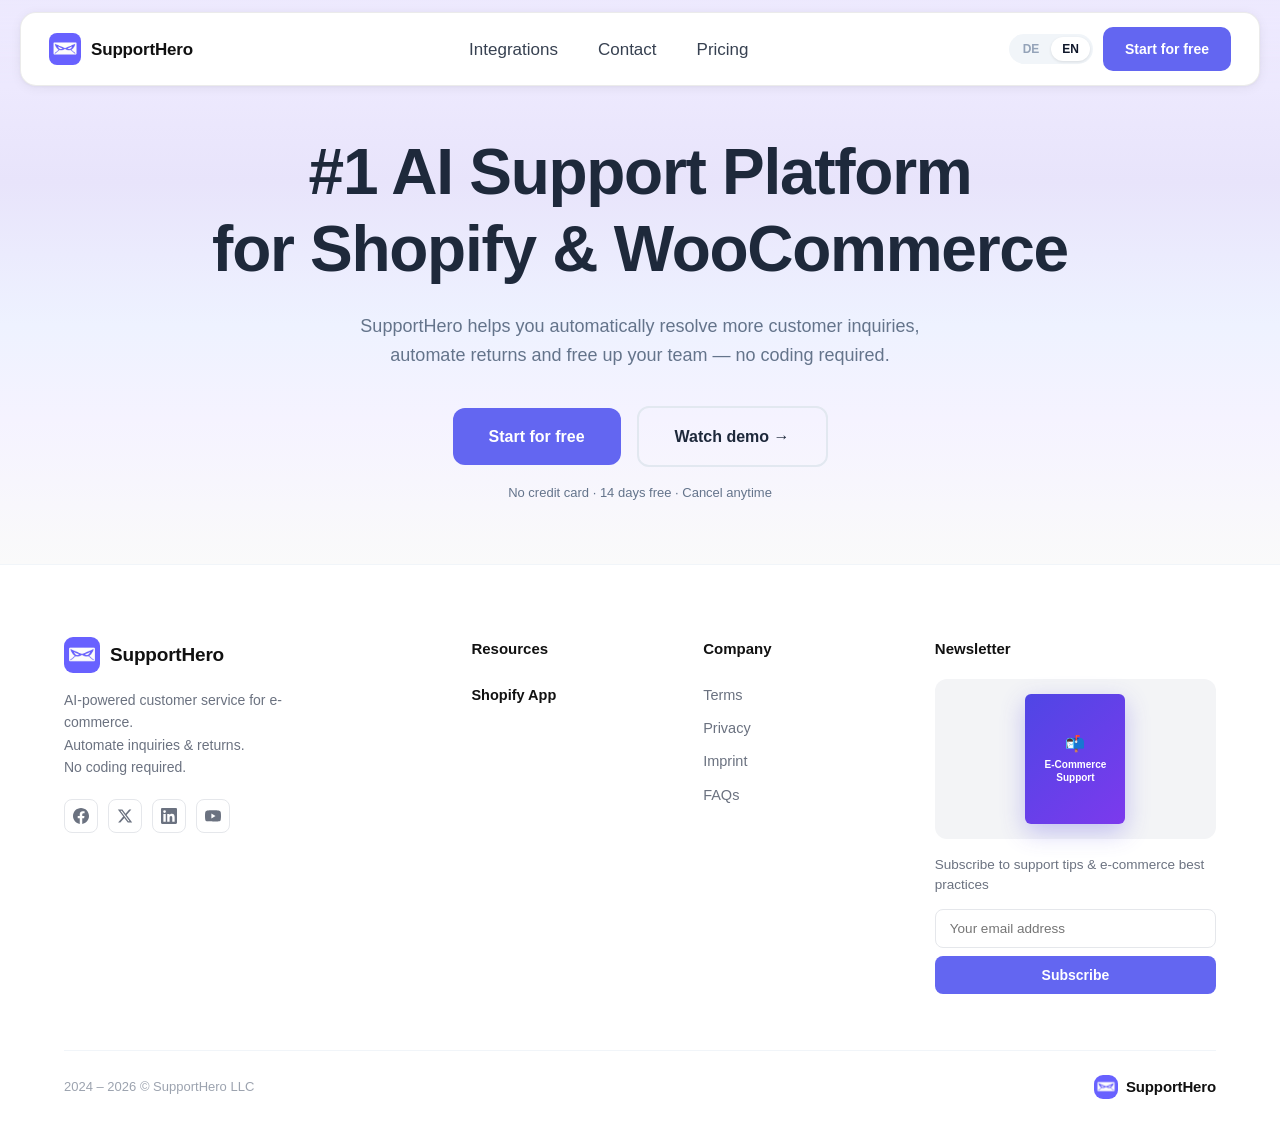
==== commit 8d53e06b: "Add auto language detection + DE/EN toggle - lang.js: IP-based language detection (ipapi.co), DE/AT/" ====
--- a/index.html
+++ b/index.html
@@ -13,15 +13,19 @@
   <nav class="nav-pill">
     <a href="#" class="nav-logo">
       <img src="supporthero.jpeg" alt="SupportHero" class="nav-logo-img" />
-      <span class="nav-logo-text"><strong>Support</strong>Hero</span>
+      <span class="nav-logo-text"><strong>SupportHero</strong></span>
     </a>
     <ul class="nav-links">
-      <li><a href="integrations.html">Integrationen</a></li>
-      <li><a href="kontakt.html">Kontakt</a></li>
-      <li><a href="preise.html">Preise</a></li>
+      <li><a href="integrations.html" data-i18n="nav.integrations">Integrationen</a></li>
+      <li><a href="kontakt.html" data-i18n="nav.contact">Kontakt</a></li>
+      <li><a href="preise.html" data-i18n="nav.pricing">Preise</a></li>
     </ul>
     <div class="nav-cta">
-      <a href="#" class="btn-primary nav-btn">Kostenlos starten</a>
+      <div class="lang-toggle">
+        <button class="lang-toggle-btn active" data-lang="de" onclick="setLang('de')">DE</button>
+        <button class="lang-toggle-btn" data-lang="en" onclick="setLang('en')">EN</button>
+      </div>
+      <a href="#" class="btn-primary nav-btn" data-i18n="nav.cta">Kostenlos starten</a>
     </div>
   </nav>
 </header>
@@ -29,14 +33,13 @@
 <!-- HERO -->
 <section class="hero">
   <div class="hero-inner">
-    <h1 class="hero-title">#1 KI-Support-Plattform<br>für Shopify & WooCommerce</h1>
-    <p class="hero-sub">Support Hero hilft dir, mehr Kundenanfragen automatisch zu lösen,<br>Retouren zu automatisieren und dein Team zu entlasten — ohne Programmierung.</p>
+    <h1 class="hero-title" data-i18n="hero.title">#1 KI-Support-Plattform<br>für Shopify & WooCommerce</h1>
+    <p class="hero-sub" data-i18n="hero.sub">Support Hero hilft dir, mehr Kundenanfragen automatisch zu lösen,<br>Retouren zu automatisieren und dein Team zu entlasten — ohne Programmierung.</p>
     <div class="hero-buttons">
-      <a href="#" class="btn-primary btn-lg">Kostenlos starten</a>
-      <a href="#" class="btn-outline btn-lg">Demo ansehen →</a>
+      <a href="#" class="btn-primary btn-lg" data-i18n="hero.btn1">Kostenlos starten</a>
+      <a href="#" class="btn-outline btn-lg" data-i18n="hero.btn2">Demo ansehen →</a>
     </div>
-    <p class="hero-hint">Keine Kreditkarte · 14 Tage gratis · Jederzeit kündbar</p>
-
+    <p class="hero-hint" data-i18n="hero.hint">Keine Kreditkarte · 14 Tage gratis · Jederzeit kündbar</p>
   </div>
 </section>
 
@@ -44,104 +47,65 @@
 <footer class="footer">
   <div class="container">
     <div class="footer-grid">
-
-      <!-- Spalte 1: Logo + Tagline + Social -->
       <div class="footer-brand">
         <a href="#" class="footer-logo">
           <img src="supporthero.jpeg" alt="SupportHero" class="footer-logo-img" />
-          <span class="footer-logo-text"><strong>Support</strong>Hero</span>
+          <span class="footer-logo-text"><strong>SupportHero</strong></span>
         </a>
-        <p class="footer-tagline">KI-gestützter Kundenservice für E-Commerce.<br>Automatisiere Anfragen &amp; Retouren.<br>Ohne Programmierung.</p>
+        <p class="footer-tagline" data-i18n="footer.tagline">KI-gestützter Kundenservice für E-Commerce.<br>Automatisiere Anfragen &amp; Retouren.<br>Ohne Programmierung.</p>
         <div class="footer-social">
-          <a href="#" class="footer-social-icon" title="Facebook">
-            <svg width="16" height="16" viewBox="0 0 24 24" fill="currentColor"><path d="M24 12.073c0-6.627-5.373-12-12-12s-12 5.373-12 12c0 5.99 4.388 10.954 10.125 11.854v-8.385H7.078v-3.47h3.047V9.43c0-3.007 1.792-4.669 4.533-4.669 1.312 0 2.686.235 2.686.235v2.953H15.83c-1.491 0-1.956.925-1.956 1.874v2.25h3.328l-.532 3.47h-2.796v8.385C19.612 23.027 24 18.062 24 12.073z"/></svg>
-          </a>
-          <a href="#" class="footer-social-icon" title="X / Twitter">
-            <svg width="16" height="16" viewBox="0 0 24 24" fill="currentColor"><path d="M18.244 2.25h3.308l-7.227 8.26 8.502 11.24H16.17l-5.214-6.817L4.99 21.75H1.68l7.73-8.835L1.254 2.25H8.08l4.713 6.231zm-1.161 17.52h1.833L7.084 4.126H5.117z"/></svg>
-          </a>
-          <a href="#" class="footer-social-icon" title="LinkedIn">
-            <svg width="16" height="16" viewBox="0 0 24 24" fill="currentColor"><path d="M20.447 20.452h-3.554v-5.569c0-1.328-.027-3.037-1.852-3.037-1.853 0-2.136 1.445-2.136 2.939v5.667H9.351V9h3.414v1.561h.046c.477-.9 1.637-1.85 3.37-1.85 3.601 0 4.267 2.37 4.267 5.455v6.286zM5.337 7.433a2.062 2.062 0 0 1-2.063-2.065 2.064 2.064 0 1 1 2.063 2.065zm1.782 13.019H3.555V9h3.564v11.452zM22.225 0H1.771C.792 0 0 .774 0 1.729v20.542C0 23.227.792 24 1.771 24h20.451C23.2 24 24 23.227 24 22.271V1.729C24 .774 23.2 0 22.222 0h.003z"/></svg>
-          </a>
-          <a href="#" class="footer-social-icon" title="YouTube">
-            <svg width="16" height="16" viewBox="0 0 24 24" fill="currentColor"><path d="M23.498 6.186a3.016 3.016 0 0 0-2.122-2.136C19.505 3.545 12 3.545 12 3.545s-7.505 0-9.377.505A3.017 3.017 0 0 0 .502 6.186C0 8.07 0 12 0 12s0 3.93.502 5.814a3.016 3.016 0 0 0 2.122 2.136c1.871.505 9.376.505 9.376.505s7.505 0 9.377-.505a3.015 3.015 0 0 0 2.122-2.136C24 15.93 24 12 24 12s0-3.93-.502-5.814zM9.545 15.568V8.432L15.818 12l-6.273 3.568z"/></svg>
-          </a>
+          <a href="#" class="footer-social-icon" title="Facebook"><svg width="16" height="16" viewBox="0 0 24 24" fill="currentColor"><path d="M24 12.073c0-6.627-5.373-12-12-12s-12 5.373-12 12c0 5.99 4.388 10.954 10.125 11.854v-8.385H7.078v-3.47h3.047V9.43c0-3.007 1.792-4.669 4.533-4.669 1.312 0 2.686.235 2.686.235v2.953H15.83c-1.491 0-1.956.925-1.956 1.874v2.25h3.328l-.532 3.47h-2.796v8.385C19.612 23.027 24 18.062 24 12.073z"/></svg></a>
+          <a href="#" class="footer-social-icon" title="X"><svg width="16" height="16" viewBox="0 0 24 24" fill="currentColor"><path d="M18.244 2.25h3.308l-7.227 8.26 8.502 11.24H16.17l-5.214-6.817L4.99 21.75H1.68l7.73-8.835L1.254 2.25H8.08l4.713 6.231zm-1.161 17.52h1.833L7.084 4.126H5.117z"/></svg></a>
+          <a href="#" class="footer-social-icon" title="LinkedIn"><svg width="16" height="16" viewBox="0 0 24 24" fill="currentColor"><path d="M20.447 20.452h-3.554v-5.569c0-1.328-.027-3.037-1.852-3.037-1.853 0-2.136 1.445-2.136 2.939v5.667H9.351V9h3.414v1.561h.046c.477-.9 1.637-1.85 3.37-1.85 3.601 0 4.267 2.37 4.267 5.455v6.286zM5.337 7.433a2.062 2.062 0 0 1-2.063-2.065 2.064 2.064 0 1 1 2.063 2.065zm1.782 13.019H3.555V9h3.564v11.452zM22.225 0H1.771C.792 0 0 .774 0 1.729v20.542C0 23.227.792 24 1.771 24h20.451C23.2 24 24 23.227 24 22.271V1.729C24 .774 23.2 0 22.222 0h.003z"/></svg></a>
+          <a href="#" class="footer-social-icon" title="YouTube"><svg width="16" height="16" viewBox="0 0 24 24" fill="currentColor"><path d="M23.498 6.186a3.016 3.016 0 0 0-2.122-2.136C19.505 3.545 12 3.545 12 3.545s-7.505 0-9.377.505A3.017 3.017 0 0 0 .502 6.186C0 8.07 0 12 0 12s0 3.93.502 5.814a3.016 3.016 0 0 0 2.122 2.136c1.871.505 9.376.505 9.376.505s7.505 0 9.377-.505a3.015 3.015 0 0 0 2.122-2.136C24 15.93 24 12 24 12s0-3.93-.502-5.814zM9.545 15.568V8.432L15.818 12l-6.273 3.568z"/></svg></a>
         </div>
       </div>
-
-      <!-- Spalte 2: Ressourcen -->
       <div class="footer-col">
-        <div class="footer-col-title">Ressourcen</div>
-        <a href="#">Dokumentation</a>
-        <a href="#">Video-Tutorials</a>
-        <a href="#">Community</a>
-        <a href="#" class="footer-link-bold">Shopify App</a>
+        <div class="footer-col-title" data-i18n="footer.col1.title">Ressourcen</div>
+        <a href="#" class="footer-link-bold" data-i18n="footer.shopify">Shopify App</a>
       </div>
-
-      <!-- Spalte 3: Unternehmen -->
       <div class="footer-col">
-        <div class="footer-col-title">Unternehmen</div>
-        <a href="#">AGB</a>
-        <a href="#">Datenschutz</a>
-        <a href="#">Impressum</a>
-        <a href="#">FAQs</a>
+        <div class="footer-col-title" data-i18n="footer.col2.title">Unternehmen</div>
+        <a href="#" data-i18n="footer.agb">AGB</a>
+        <a href="#" data-i18n="footer.privacy">Datenschutz</a>
+        <a href="#" data-i18n="footer.imprint">Impressum</a>
+        <a href="#" data-i18n="footer.faqs">FAQs</a>
       </div>
-
-      <!-- Spalte 4: Newsletter -->
       <div class="footer-col footer-newsletter-col">
-        <div class="footer-col-title">Newsletter</div>
+        <div class="footer-col-title" data-i18n="footer.col3.title">Newsletter</div>
         <div class="footer-newsletter-img">
           <div class="footer-guide-card">
             <div class="footer-guide-cover">
               <div style="font-size:10px;font-weight:700;color:#fff;text-align:center;line-height:1.3">
                 <div style="font-size:16px;margin-bottom:4px">📬</div>
-                <div>E-Commerce</div>
-                <div>Support</div>
-                <div>Handbuch</div>
+                <div>E-Commerce</div><div>Support</div>
               </div>
             </div>
           </div>
         </div>
-        <p class="footer-newsletter-label">Abonniere Support-Tipps &amp; E-Commerce Best Practices</p>
+        <p class="footer-newsletter-label" data-i18n="footer.newsletter.label">Abonniere Support-Tipps &amp; E-Commerce Best Practices</p>
         <div class="footer-newsletter-form">
-          <input type="email" placeholder="Deine E-Mail-Adresse" />
-          <button class="footer-submit-btn">Absenden</button>
+          <input type="email" data-i18n-ph="footer.newsletter.ph" placeholder="Deine E-Mail-Adresse" />
+          <button class="footer-submit-btn" data-i18n="footer.newsletter.btn">Absenden</button>
         </div>
       </div>
-
     </div>
-
-    <!-- Bottom Bar -->
     <div class="footer-bottom">
-      <span class="footer-copy">2024 – 2026 © SupportHero GmbH</span>
+      <span class="footer-copy">2024 – 2026 © SupportHero LLC</span>
       <a href="#" class="footer-bottom-logo">
         <img src="supporthero.jpeg" alt="SupportHero" class="footer-logo-img" style="width:24px;height:24px" />
-        <span class="footer-logo-text" style="font-size:15px"><strong>Support</strong>Hero</span>
+        <span class="footer-logo-text" style="font-size:15px"><strong>SupportHero</strong></span>
       </a>
     </div>
   </div>
 </footer>
 
+<script src="lang.js"></script>
 <script>
   const observer = new IntersectionObserver(entries => {
-    entries.forEach(e => { if (e.isIntersecting) { e.target.classList.add('visible'); } });
+    entries.forEach(e => { if (e.isIntersecting) e.target.classList.add('visible'); });
   }, { threshold: 0.1 });
   document.querySelectorAll('.fade-up').forEach(el => observer.observe(el));
-
-  // Integration category filter
-  document.querySelectorAll('.int-filter').forEach(btn => {
-    btn.addEventListener('click', () => {
-      document.querySelectorAll('.int-filter').forEach(b => b.classList.remove('active'));
-      btn.classList.add('active');
-      const cat = btn.dataset.cat;
-      document.querySelectorAll('.int-card').forEach(card => {
-        if (cat === 'all' || card.dataset.cat === cat) {
-          card.classList.remove('hidden');
-        } else {
-          card.classList.add('hidden');
-        }
-      });
-    });
-  });
 </script>
 </body>
 </html>
--- a/styles.css
+++ b/styles.css
@@ -187,7 +187,35 @@
   display: flex;
   align-items: center;
   flex-shrink: 0;
+  gap: 10px;
   margin-left: 24px;
+}
+
+/* Language toggle */
+.lang-toggle {
+  display: flex;
+  align-items: center;
+  background: #F1F5F9;
+  border-radius: 100px;
+  padding: 3px;
+  gap: 1px;
+}
+.lang-toggle-btn {
+  padding: 5px 11px;
+  border-radius: 100px;
+  border: none;
+  font-size: 12px;
+  font-weight: 700;
+  cursor: pointer;
+  background: transparent;
+  color: #94A3B8;
+  font-family: inherit;
+  transition: all 0.15s;
+}
+.lang-toggle-btn.active {
+  background: #fff;
+  color: #0F172A;
+  box-shadow: 0 1px 3px rgba(0,0,0,0.1);
 }
 
 .nav-btn {
